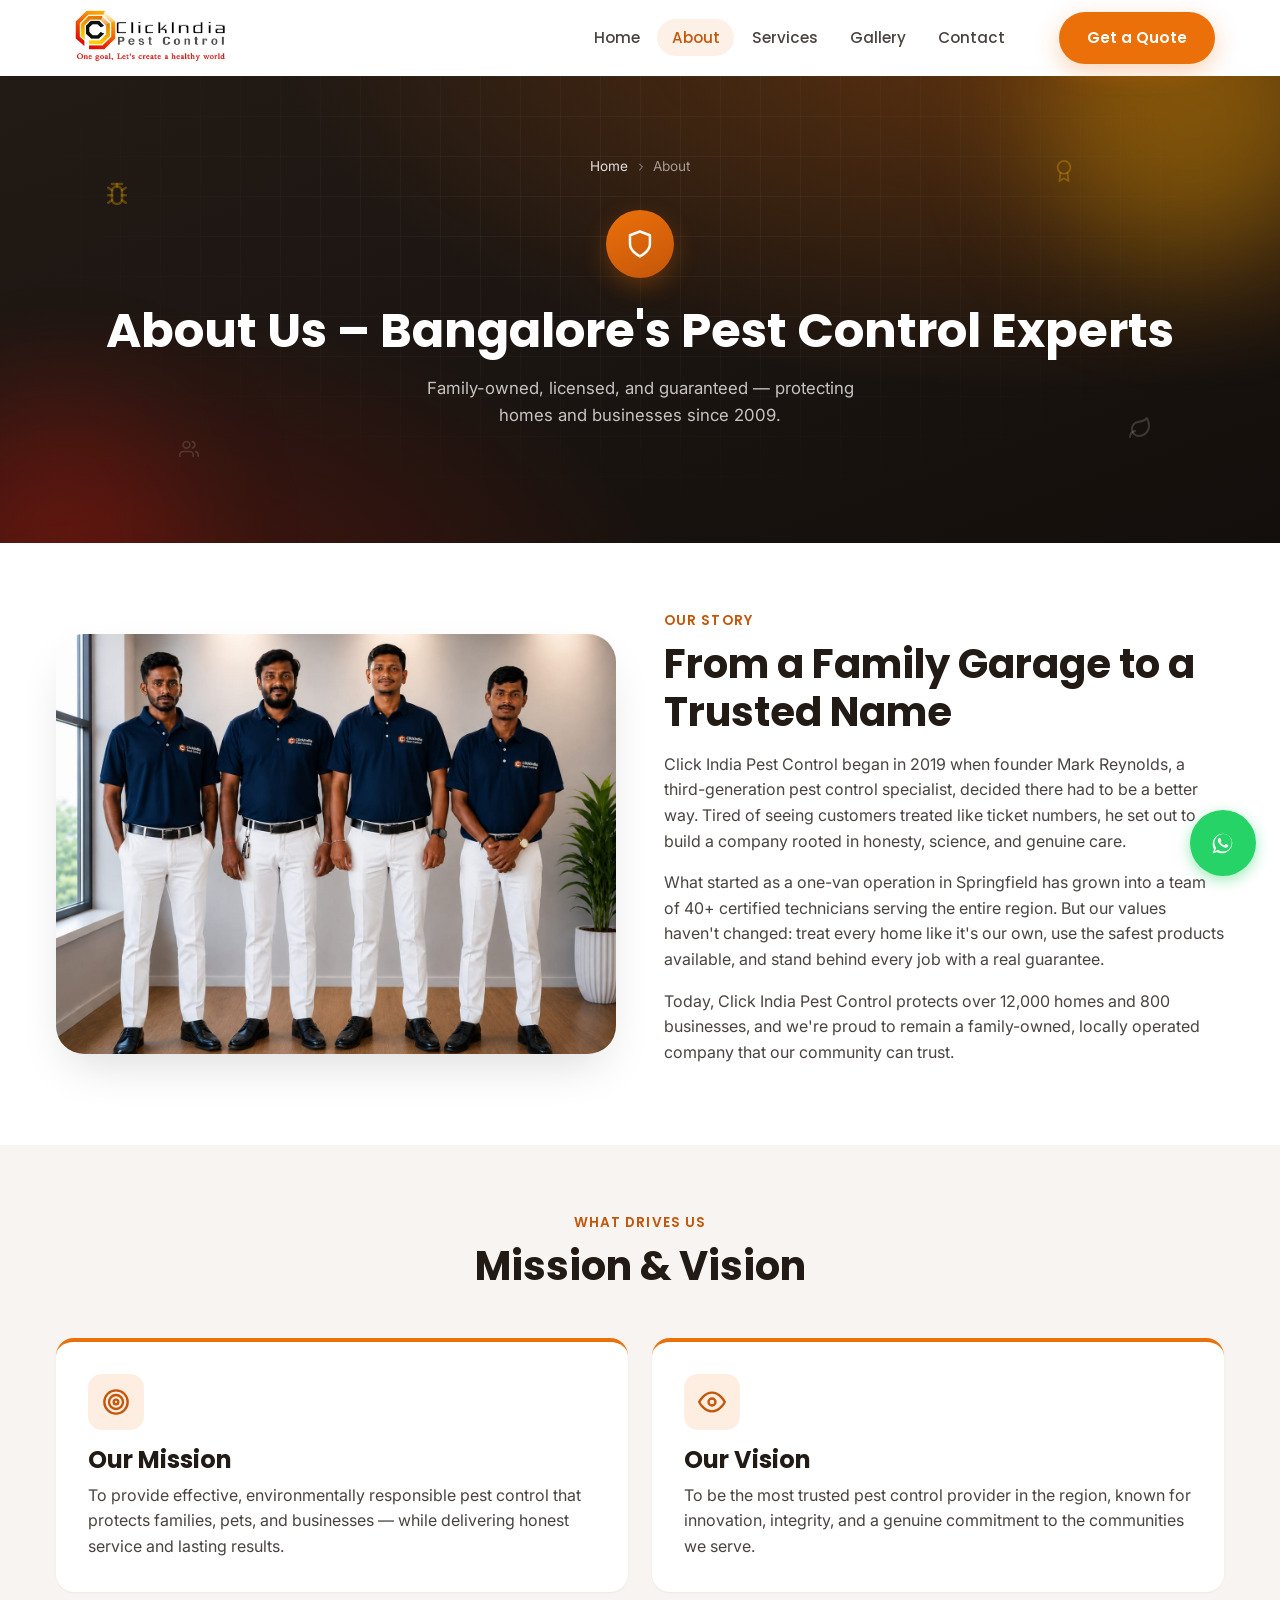
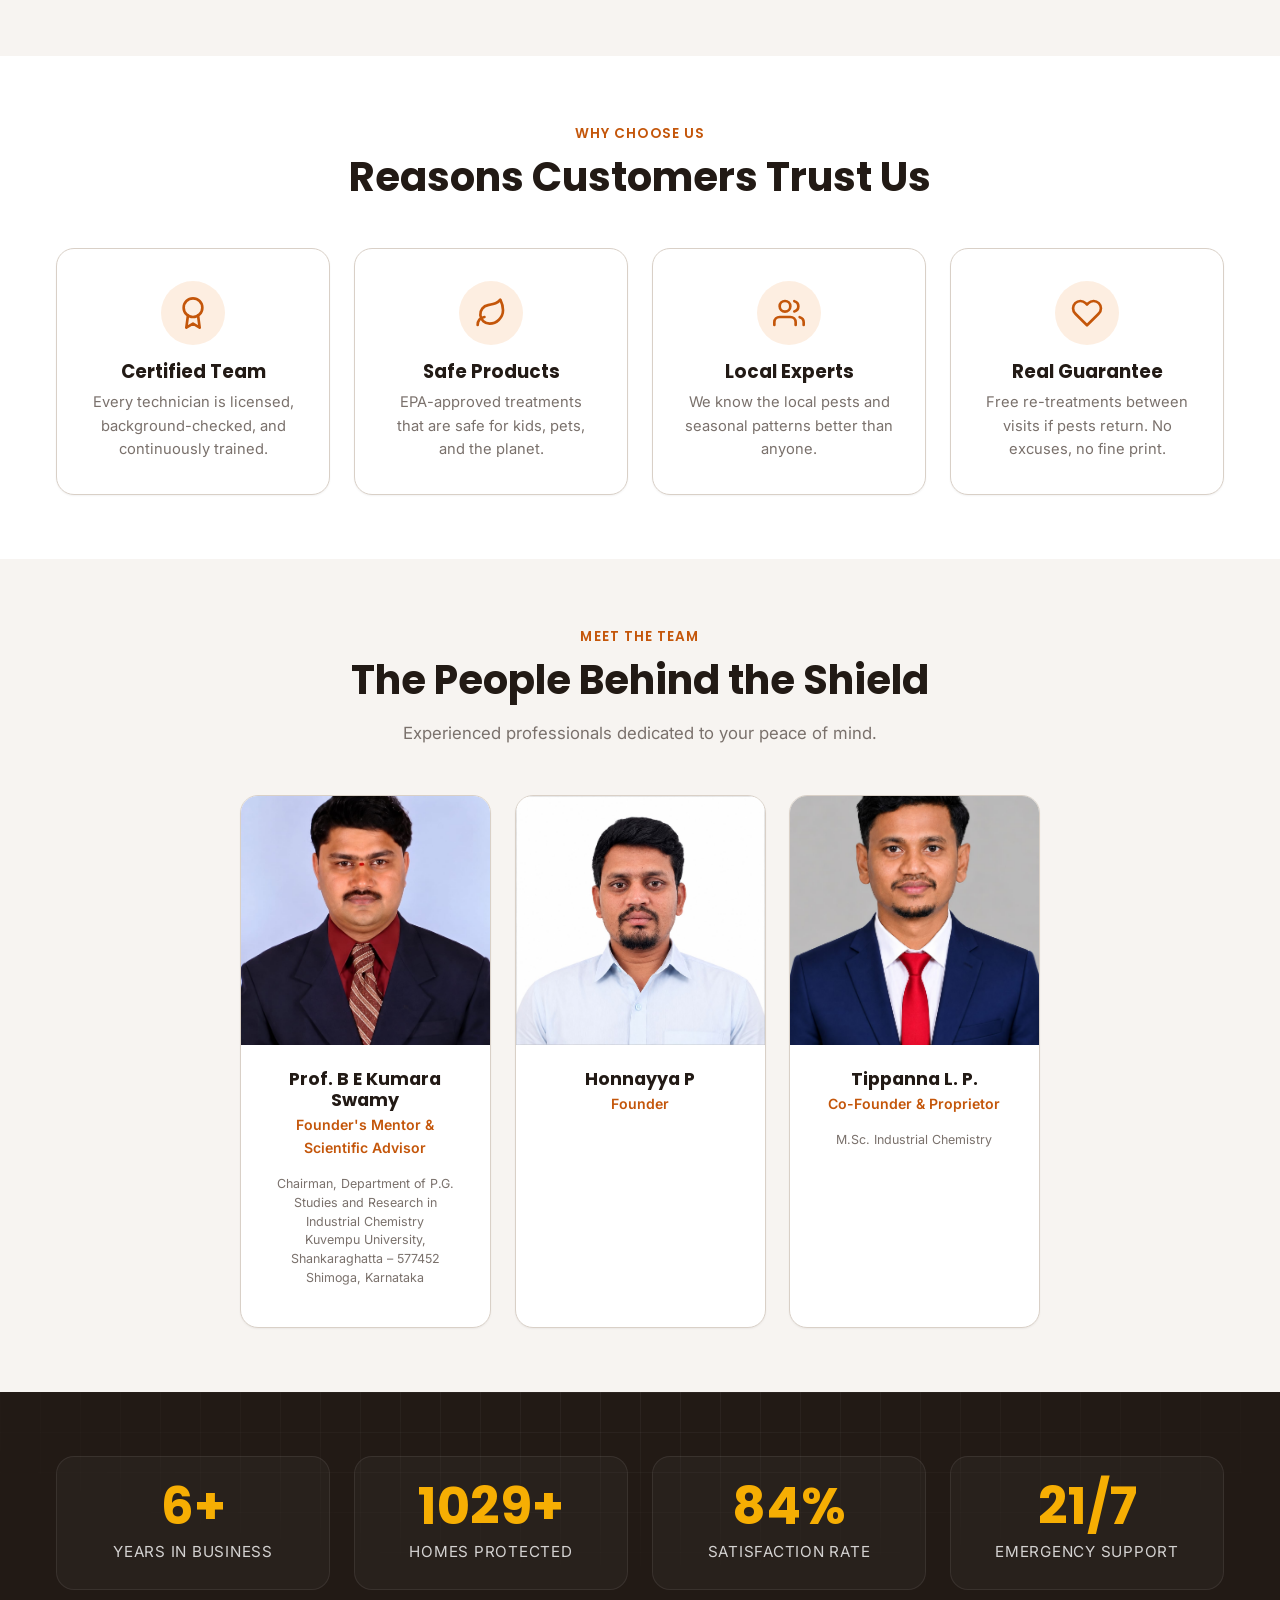
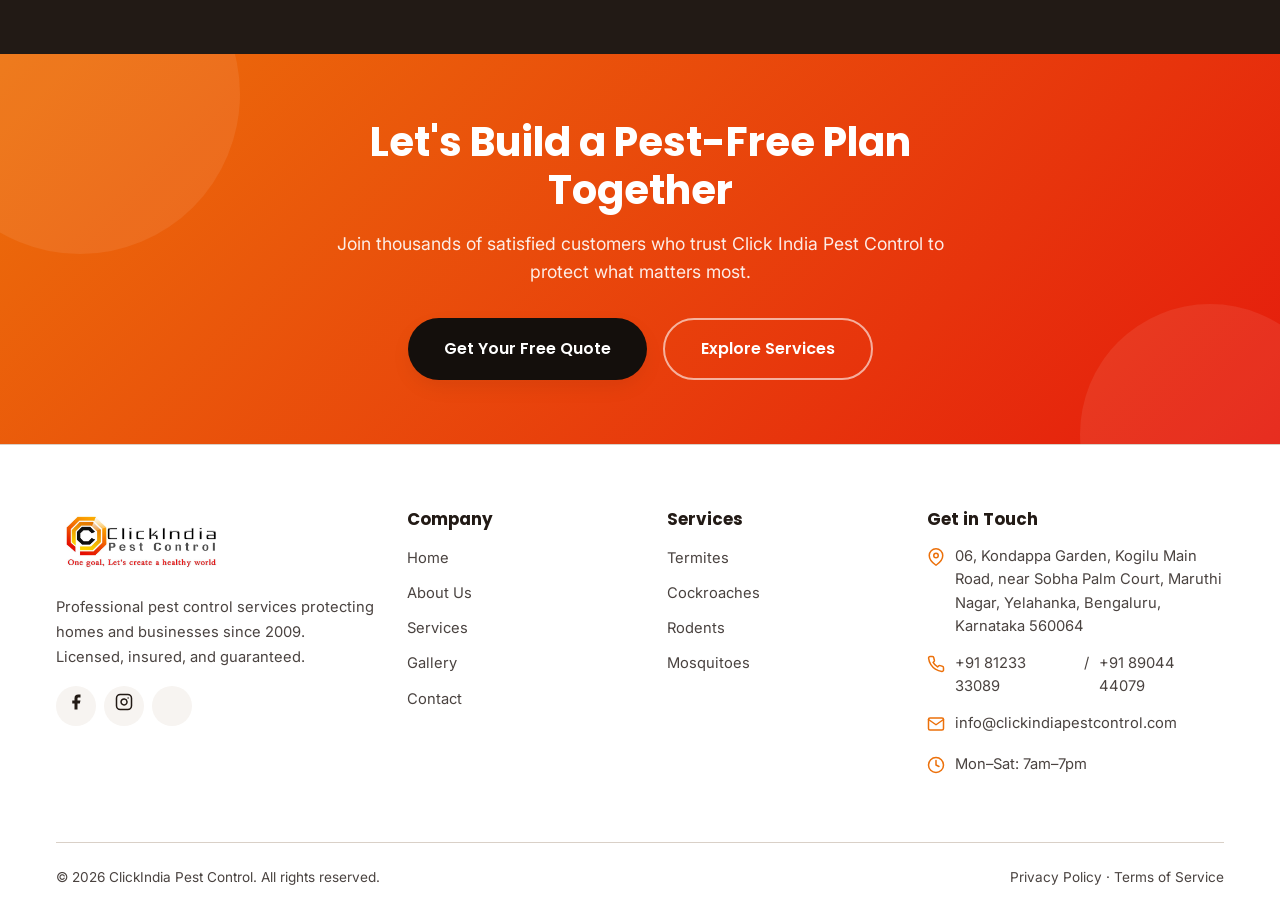
==== about.html @ a5efcd42 "commited all files" ====
<!doctype html>
<html lang="en">
  <head>
    <meta charset="UTF-8" />
    <meta name="viewport" content="width=device-width, initial-scale=1.0" />
    <title>About Us | Bangalore's Trusted Pest Control Company - Click India Pest Control</title>
    <meta
      name="description"
      content="Family-owned and locally operated in Bangalore since 2009. Learn why homes and businesses across the city trust Click India Pest Control for safe, guaranteed pest management."
    />
    <link rel="preconnect" href="https://fonts.googleapis.com" />
    <link rel="preconnect" href="https://fonts.gstatic.com" crossorigin />
    <link
      href="https://fonts.googleapis.com/css2?family=Poppins:wght@400;500;600;700&family=Inter:wght@400;500;600&display=swap"
      rel="stylesheet"
    />
    <link rel="stylesheet" href="./css/style.css" />
    <link rel="stylesheet" href="./css/responsive.css" />
    <link rel="icon" href="./favicon.ico" sizes="any" />
    <link
      rel="icon"
      type="image/png"
      sizes="512x512"
      href="./favicon.png"
    />
    <link
      rel="apple-touch-icon"
      href="./apple-touch-icon.png"
    />
    <meta name="keywords" content="pest control Bangalore, pest control near me, pest control Bengaluru, termite control Bangalore, cockroach control Bangalore, rodent control Bangalore, mosquito control Bangalore, bed bug treatment Bangalore, ant control Bangalore, residential pest control Bangalore, commercial pest control Bangalore, pest control Yelahanka, best pest control company Bangalore" />
    <meta name="robots" content="index, follow" />
    <meta name="author" content="Click India Pest Control" />
    <link rel="canonical" href="https://clickindiapestcontrol.com/about.html" />

    <!-- Open Graph -->
    <meta property="og:type" content="website" />
    <meta property="og:site_name" content="Click India Pest Control" />
    <meta property="og:title" content="About Us | Bangalore's Trusted Pest Control Company" />
    <meta property="og:description" content="Family-owned and locally operated in Bangalore since 2009. Learn why homes and businesses across the city trust Click India Pest Control for safe, guaranteed pest management." />
    <meta property="og:url" content="https://clickindiapestcontrol.com/about.html" />
    <meta property="og:image" content="https://clickindiapestcontrol.com/media/images/website-images/about-us-section-logo.png" />
    <meta property="og:locale" content="en_IN" />

    <!-- Twitter Card -->
    <meta name="twitter:card" content="summary_large_image" />
    <meta name="twitter:title" content="About Us | Bangalore's Trusted Pest Control Company" />
    <meta name="twitter:description" content="Family-owned and locally operated in Bangalore since 2009. Learn why homes and businesses across the city trust Click India Pest Control for safe, guaranteed pest management." />
    <meta name="twitter:image" content="https://clickindiapestcontrol.com/media/images/website-images/about-us-section-logo.png" />

    <!-- Structured Data -->
    <script type="application/ld+json">
{
  "@context": "https://schema.org",
  "@type": "LocalBusiness",
  "@id": "https://clickindiapestcontrol.com/#business",
  "name": "Click India Pest Control",
  "image": "https://clickindiapestcontrol.com/media/images/website-images/logo.png",
  "logo": "https://clickindiapestcontrol.com/media/images/website-images/logo.png",
  "url": "https://clickindiapestcontrol.com/",
  "telephone": "+91-81233-33089",
  "email": "info@clickindiapestcontrol.com",
  "address": {
    "@type": "PostalAddress",
    "streetAddress": "06, Kondappa Garden, Kogilu Main Road, near Sobha Palm Court, Kondappa Garden Layout, Maruthi Nagar",
    "addressLocality": "Yelahanka, Bengaluru",
    "addressRegion": "Karnataka",
    "postalCode": "560064",
    "addressCountry": "IN"
  },
  "geo": {
    "@type": "GeoCoordinates",
    "latitude": 13.103211,
    "longitude": 77.6074009
  },
  "hasMap": "https://www.google.com/maps/place/Click+India+Pest+Control/@13.103211,77.6074009,17z/data=!3m1!4b1!4m6!3m5!1s0x3bae1996ed2c04b7:0x1b3719147adbf18c!8m2!3d13.103211!4d77.6074009!16s%2Fg%2F11vk7hl3wm",
  "areaServed": {
    "@type": "City",
    "name": "Bengaluru"
  },
  "openingHoursSpecification": [
    {
      "@type": "OpeningHoursSpecification",
      "dayOfWeek": [
        "Monday",
        "Tuesday",
        "Wednesday",
        "Thursday",
        "Friday",
        "Saturday"
      ],
      "opens": "07:00",
      "closes": "19:00"
    }
  ],
  "priceRange": "$$",
  "hasOfferCatalog": {
    "@type": "OfferCatalog",
    "name": "Pest Control Services",
    "itemListElement": [
      {
        "@type": "Offer",
        "itemOffered": {
          "@type": "Service",
          "name": "Termite Control"
        }
      },
      {
        "@type": "Offer",
        "itemOffered": {
          "@type": "Service",
          "name": "Cockroach Control"
        }
      },
      {
        "@type": "Offer",
        "itemOffered": {
          "@type": "Service",
          "name": "Rodent Control"
        }
      },
      {
        "@type": "Offer",
        "itemOffered": {
          "@type": "Service",
          "name": "Mosquito Control"
        }
      },
      {
        "@type": "Offer",
        "itemOffered": {
          "@type": "Service",
          "name": "Sanitization Services"
        }
      },
      {
        "@type": "Offer",
        "itemOffered": {
          "@type": "Service",
          "name": "Bed Bug Treatment"
        }
      },
      {
        "@type": "Offer",
        "itemOffered": {
          "@type": "Service",
          "name": "Fly Control"
        }
      },
      {
        "@type": "Offer",
        "itemOffered": {
          "@type": "Service",
          "name": "Ant Control"
        }
      },
      {
        "@type": "Offer",
        "itemOffered": {
          "@type": "Service",
          "name": "Wood Borer Treatment"
        }
      },
      {
        "@type": "Offer",
        "itemOffered": {
          "@type": "Service",
          "name": "Spider Control"
        }
      }
    ]
  }
}
    </script>
    <script type="application/ld+json">
{
  "@context": "https://schema.org",
  "@type": "BreadcrumbList",
  "itemListElement": [
    {
      "@type": "ListItem",
      "position": 1,
      "name": "Home",
      "item": "https://clickindiapestcontrol.com/"
    },
    {
      "@type": "ListItem",
      "position": 2,
      "name": "About",
      "item": "https://clickindiapestcontrol.com/about.html"
    }
  ]
}
    </script>
  </head>
  <body>
    <a class="skip-link" href="#main">Skip to content</a>

    <!-- ===== Header ===== -->
    <header class="header">
      <div class="container header__inner">
        <a
          class="brand"
          href="./index.html"
          aria-label="ClickIndia Pest Control Home"
        >
          <img
            src="./media/images/website-images/logo.png"
            alt="ClickIndia Pest Control Logo"
            class="brand__logo"
          />
        </a>
        <button
          class="nav-toggle"
          aria-label="Open menu"
          aria-expanded="false"
          aria-controls="nav"
        >
          <span class="nav-toggle__bar"></span
          ><span class="nav-toggle__bar"></span
          ><span class="nav-toggle__bar"></span>
        </button>
        <nav class="nav" id="nav" aria-label="Main">
          <ul class="nav__list">
            <li><a class="nav__link" href="./index.html">Home</a></li>
            <li><a class="nav__link" href="./about.html">About</a></li>
            <li><a class="nav__link" href="./services.html">Services</a></li>
            <li><a class="nav__link" href="./gallery.html">Gallery</a></li>
            <li><a class="nav__link" href="./contact.html">Contact</a></li>
          </ul>
          <a
            href="https://wa.me/918123333089?text=Hi%2C%20I%27d%20like%20to%20request%20a%20pest%20control%20quote."
            class="btn btn--primary nav__cta"
            target="_blank"
            rel="noopener noreferrer"
            >Get a Quote</a
          >
        </nav>
      </div>
    </header>

    <main id="main">
      <!-- ===== Page hero (brand-designed) ===== -->
      <section class="page-hero">
        <div class="page-hero__decor" aria-hidden="true">
          <span class="page-hero__grid-texture"></span>
          <span class="page-hero__glow page-hero__glow--1"></span>
          <span class="page-hero__glow page-hero__glow--2"></span>
          <span
            class="page-hero__float page-hero__float--1"
            data-icon="bug"
          ></span>
          <span
            class="page-hero__float page-hero__float--2"
            data-icon="leaf"
          ></span>
          <span
            class="page-hero__float page-hero__float--3"
            data-icon="award"
          ></span>
          <span
            class="page-hero__float page-hero__float--4"
            data-icon="users"
          ></span>
        </div>
        <div class="container page-hero__inner">
          <nav class="breadcrumb" aria-label="Breadcrumb">
            <a href="./index.html">Home</a>
            <span data-icon="chevronRight"></span>
            <span>About</span>
          </nav>
          <div class="page-hero__badge">
            <span data-icon="shield"></span>
          </div>
          <h1 class="page-hero__title">About Us – Bangalore's Pest Control Experts</h1>
          <p class="page-hero__subtitle">
            Family-owned, licensed, and guaranteed — protecting homes and
            businesses since 2009.
          </p>
        </div>
      </section>

      <!-- ===== Company story ===== -->
      <section class="section">
        <div class="container story">
          <img
            class="story__img reveal reveal--left"
            src="media/images/about-images/team.jpeg"
            alt="Click India Pest Control team meeting"
            loading="lazy"
          />
          <div class="story__text reveal reveal--right">
            <span class="section__eyebrow">Our Story</span>
            <h2 class="section__title">
              From a Family Garage to a Trusted Name
            </h2>
            <p>
              Click India Pest Control began in 2019 when founder Mark Reynolds,
              a third-generation pest control specialist, decided there had to
              be a better way. Tired of seeing customers treated like ticket
              numbers, he set out to build a company rooted in honesty, science,
              and genuine care.
            </p>
            <p>
              What started as a one-van operation in Springfield has grown into
              a team of 40+ certified technicians serving the entire region. But
              our values haven't changed: treat every home like it's our own,
              use the safest products available, and stand behind every job with
              a real guarantee.
            </p>
            <p>
              Today, Click India Pest Control protects over 12,000 homes and 800
              businesses, and we're proud to remain a family-owned, locally
              operated company that our community can trust.
            </p>
          </div>
        </div>
      </section>

      <!-- ===== Mission & Vision ===== -->
      <section class="section why">
        <div class="container">
          <div class="section__head reveal reveal--up">
            <span class="section__eyebrow">What Drives Us</span>
            <h2 class="section__title">Mission &amp; Vision</h2>
          </div>
          <div class="mv-grid">
            <div class="mv-card reveal reveal--left">
              <div class="mv-card__icon" data-icon="target"></div>
              <h3 class="mv-card__title">Our Mission</h3>
              <p>
                To provide effective, environmentally responsible pest control
                that protects families, pets, and businesses — while delivering
                honest service and lasting results.
              </p>
            </div>
            <div class="mv-card reveal reveal--right">
              <div class="mv-card__icon" data-icon="eye"></div>
              <h3 class="mv-card__title">Our Vision</h3>
              <p>
                To be the most trusted pest control provider in the region,
                known for innovation, integrity, and a genuine commitment to the
                communities we serve.
              </p>
            </div>
          </div>
        </div>
      </section>

      <!-- ===== Why choose us ===== -->
      <section class="section">
        <div class="container">
          <div class="section__head reveal reveal--up">
            <span class="section__eyebrow">Why Choose Us</span>
            <h2 class="section__title">Reasons Customers Trust Us</h2>
          </div>
          <div class="why__grid" data-stagger>
            <div class="feature-card reveal reveal--up">
              <div class="feature-card__icon" data-icon="award"></div>
              <h3 class="feature-card__title">Certified Team</h3>
              <p class="feature-card__text">
                Every technician is licensed, background-checked, and
                continuously trained.
              </p>
            </div>
            <div class="feature-card reveal reveal--up">
              <div class="feature-card__icon" data-icon="leaf"></div>
              <h3 class="feature-card__title">Safe Products</h3>
              <p class="feature-card__text">
                EPA-approved treatments that are safe for kids, pets, and the
                planet.
              </p>
            </div>
            <div class="feature-card reveal reveal--up">
              <div class="feature-card__icon" data-icon="users"></div>
              <h3 class="feature-card__title">Local Experts</h3>
              <p class="feature-card__text">
                We know the local pests and seasonal patterns better than
                anyone.
              </p>
            </div>
            <div class="feature-card reveal reveal--up">
              <div class="feature-card__icon" data-icon="heart"></div>
              <h3 class="feature-card__title">Real Guarantee</h3>
              <p class="feature-card__text">
                Free re-treatments between visits if pests return. No excuses,
                no fine print.
              </p>
            </div>
          </div>
        </div>
      </section>

      <!-- ===== Team ===== -->
      <section class="section team">
        <div class="container">
          <div class="section__head reveal reveal--up">
            <span class="section__eyebrow">Meet the Team</span>
            <h2 class="section__title">The People Behind the Shield</h2>
            <p class="section__subtitle">
              Experienced professionals dedicated to your peace of mind.
            </p>
          </div>
          <div class="team-grid team-grid--founders" data-stagger>
            <div class="team-card reveal reveal--up">
              <img
                class="team-card__img"
                src="./media/images/about-images/mr-b-e-kumaraswamy.jpg"
                alt="Prof. B E Kumara Swamy, Founder's Mentor & Scientific Advisor"
                loading="lazy"
              />
              <div class="team-card__body">
                <h3 class="team-card__name">Prof. B E Kumara Swamy</h3>
                <div class="team-card__role">
                  Founder's Mentor &amp; Scientific Advisor
                </div>
                <div class="team-card__meta">
                  Chairman, Department of P.G. Studies and Research in
                  Industrial Chemistry<br />
                  Kuvempu University, Shankaraghatta – 577452<br />
                  Shimoga, Karnataka<br />
                </div>
              </div>
            </div>
            <div class="team-card reveal reveal--up">
              <img
                class="team-card__img"
                src="./media/images/about-images/Honnayya P..png"
                alt="Honnayya P"
                loading="lazy"
              />
              <div class="team-card__body">
                <h3 class="team-card__name">Honnayya P</h3>
                <div class="team-card__role">Founder</div>
              </div>
            </div>
            <div class="team-card reveal reveal--up">
              <img
                class="team-card__img"
                src="./media/images/about-images/mr-tipanna.jpg"
                alt="Tippanna L. P., Co-Founder & Proprietor"
                loading="lazy"
              />
              <div class="team-card__body">
                <h3 class="team-card__name">Tippanna L. P.</h3>
                <div class="team-card__role">Co-Founder &amp; Proprietor</div>
                <div class="team-card__meta">
                  M.Sc. Industrial Chemistry<br />
                </div>
              </div>
            </div>
          </div>
        </div>
      </section>

      <!-- ===== Stats ===== -->
      <section class="section stats">
        <div class="container">
          <div class="stats__grid" data-stagger>
            <div class="stat reveal reveal--up">
              <div class="stat__num">
                <span data-target="7" data-suffix="+">0</span>
              </div>
              <div class="stat__label">Years in Business</div>
            </div>
            <div class="stat reveal reveal--up">
              <div class="stat__num">
                <span data-target="1200" data-suffix="+">0</span>
              </div>
              <div class="stat__label">Homes Protected</div>
            </div>
            <div class="stat reveal reveal--up">
              <div class="stat__num">
                <span data-target="98" data-suffix="%">0</span>
              </div>
              <div class="stat__label">Satisfaction Rate</div>
            </div>
            <div class="stat reveal reveal--up">
              <div class="stat__num">
                <span data-target="24" data-suffix="/7">0</span>
              </div>
              <div class="stat__label">Emergency Support</div>
            </div>
          </div>
        </div>
      </section>

      <!-- ===== CTA ===== -->
      <section class="section cta">
        <div class="container cta__inner reveal reveal--zoom">
          <h2 class="cta__title">Let's Build a Pest-Free Plan Together</h2>
          <p class="cta__text">
            Join thousands of satisfied customers who trust Click India Pest
            Control to protect what matters most.
          </p>
          <div class="cta__actions">
            <a
              href="https://wa.me/918123333089?text=Hi%2C%20I%27d%20like%20to%20request%20a%20pest%20control%20quote."
              class="btn btn--primary btn--lg"
              target="_blank"
              rel="noopener noreferrer"
              >Get Your Free Quote</a
            >
            <a href="./services.html" class="btn btn--outline btn--lg"
              >Explore Services</a
            >
          </div>
        </div>
      </section>
    </main>

    <!-- ===== Footer ===== -->
    <footer class="footer">
      <div class="container">
        <div class="footer__grid">
          <div class="footer__brand">
            <!-- <a class="brand" href="./index.html" aria-label="Click India Pest Control home">
              <span class="brand__mark" data-icon="shield"></span>
              <span
                ><span class="brand__name">Shield<span>Guard</span></span
                ><span class="brand__tag">Pest Control</span></span
              >
            </a> -->
            <a
              class="brand"
              href="./index.html"
              aria-label="ClickIndia Pest Control Home"
            >
              <img
                src="./media/images/website-images/logo.png"
                alt="ClickIndia Pest Control Logo"
                class="brand__logo"
              />
            </a>
            <p class="footer__about">
              Professional pest control services protecting homes and businesses
              since 2009. Licensed, insured, and guaranteed.
            </p>
            <div class="footer__social">
              <a
                href="https://www.facebook.com/share/1JEL3MpZ76/"
                target="_blank"
                rel="noopener noreferrer"
                aria-label="Facebook"
                ><span data-icon="facebook"></span
              ></a>
              <a
                href="https://www.instagram.com/click_india_pest_control?igsh=MW1tM3A1MWJwZnNkbg=="
                target="_blank"
                rel="noopener noreferrer"
                aria-label="Instagram"
                ><span data-icon="instagram"></span
              ></a>
              <a
                href="https://youtube.com/@clickindiapestcontrol?si=3JmN5ynIt1vgb5H7"
                target="_blank"
                rel="noopener noreferrer"
                aria-label="YouTube"
                ><span data-icon="youtube"></span
              ></a>
            </div>
          </div>
          <div>
            <h3 class="footer__title">Company</h3>
            <ul class="footer__links">
              <li><a href="./index.html">Home</a></li>
              <li><a href="./about.html">About Us</a></li>
              <li><a href="./services.html">Services</a></li>
              <li><a href="./gallery.html">Gallery</a></li>
              <li><a href="./contact.html">Contact</a></li>
            </ul>
          </div>
          <div>
            <h3 class="footer__title">Services</h3>
            <ul class="footer__links">
              <li><a href="./services.html">Termites</a></li>
              <li><a href="./services.html">Cockroaches</a></li>
              <li><a href="./services.html">Rodents</a></li>
              <li><a href="./services.html">Mosquitoes</a></li>
            </ul>
          </div>
          <div>
            <h3 class="footer__title">Get in Touch</h3>
            <ul class="footer__contact">
              <li>
                <span data-icon="mapPin"></span> 06, Kondappa Garden, Kogilu Main Road, near Sobha Palm Court,
                Maruthi Nagar, Yelahanka, Bengaluru, Karnataka 560064
              </li>
              <li>
                <span data-icon="phone"></span>
                <a href="tel:+918123333089">+91 81233 33089</a> /
                <a href="tel:+918904444079">+91 89044 44079</a>
              </li>
              <li>
                <span data-icon="mail"></span>
                <a href="mailto:info@clickindiapestcontrol.com"
                  >info@clickindiapestcontrol.com</a
                >
              </li>
              <li><span data-icon="clock"></span> Mon–Sat: 7am–7pm</li>
            </ul>
          </div>
        </div>
        <div class="footer__bottom">
          <p>&copy; 2026 ClickIndia Pest Control. All rights reserved.</p>
          <p>
            <a href="#">Privacy Policy</a> &middot;
            <a href="#">Terms of Service</a>
          </p>
        </div>
      </div>
    </footer>

    <a
      class="whatsapp-float"
      href="https://wa.me/918123333089?text=Hi%2C%20I%27d%20like%20to%20request%20a%20pest%20control%20quote."
      target="_blank"
      rel="noopener noreferrer"
      aria-label="Chat with us on WhatsApp"
      ><svg viewBox="0 0 24 24" fill="currentColor">
        <path
          d="M17.6 6.32A8.86 8.86 0 0 0 12.05 4a8.94 8.94 0 0 0-7.75 13.4L3 21l3.72-1.25a8.9 8.9 0 0 0 4.33 1.13h.01A8.94 8.94 0 0 0 20 12.06a8.87 8.87 0 0 0-2.4-5.74zM12.06 19.2a7.4 7.4 0 0 1-3.8-1.04l-.27-.16-2.83.94.9-2.76-.18-.28a7.42 7.42 0 1 1 6.18 3.3zm4.07-5.56c-.22-.11-1.32-.65-1.53-.72s-.35-.11-.5.11-.58.72-.71.87-.26.17-.48.06a6.06 6.06 0 0 1-1.78-1.1 6.68 6.68 0 0 1-1.23-1.53c-.13-.22 0-.34.1-.45s.22-.26.33-.39a1.5 1.5 0 0 0 .22-.37.4.4 0 0 0 0-.39c-.06-.11-.5-1.2-.68-1.65s-.37-.37-.5-.38h-.43a.83.83 0 0 0-.6.28 2.5 2.5 0 0 0-.78 1.86 4.36 4.36 0 0 0 .91 2.3 9.95 9.95 0 0 0 3.8 3.35c.53.23.94.36 1.26.46a3 3 0 0 0 1.39.09 2.27 2.27 0 0 0 1.49-1.05 1.85 1.85 0 0 0 .13-1.05c-.06-.09-.2-.15-.42-.26z"
        /></svg
    ></a>
    <button class="back-to-top" aria-label="Back to top">
      <span data-icon="arrowUp"></span>
    </button>
    <script src="./js/bundle.js"></script>
  </body>
</html>
---- css/style.css ----
/* ============================================
   Click India Pest Control Pest Control — Main Stylesheet
   Color palette updated to match brand logo
   ============================================ */

/* ---------- Design Tokens ---------- */
:root {
  /* Colors — derived from logo (orange / gold / red / warm dark) */
  --primary: #ec700a; /* Orange — main brand color */
  --primary-dark: #c4560a; /* Hover / active states */
  --primary-light: #f6ae03; /* Golden yellow — highlights, badges */
  --dark: #221a15; /* Warm near-black — headings, nav */
  --dark-2: #140f0c; /*Darkest — footer, hero base*/
  --light: #ffffff;
  --gray: #f7f4f1; /* Warm off-white — section backgrounds */
  --gray-2: #ede7e1;
  --gray-3: #d9d0c7;
  --text: #4a4340; /* Warm dark gray — body text */
  --text-light: #7a716c;
  --accent: #e51b0d; /* Red — CTAs, quote marks, emphasis */
  --success: #10b981;
  --warning: #f6ae03;
  --error: #e51b0d;
  --overlay: rgba(20, 15, 12, 0.65);

  /* Typography */
  --font-head: "Poppins", system-ui, -apple-system, sans-serif;
  --font-body: "Inter", system-ui, -apple-system, sans-serif;

  /* Spacing (8px system) */
  --space-1: 0.5rem;
  --space-2: 1rem;
  --space-3: 1.5rem;
  --space-4: 2rem;
  --space-5: 2.5rem;
  --space-6: 3rem;
  --space-8: 4rem;
  --space-10: 5rem;

  /* Radius & shadow */
  --radius-sm: 12px;
  --radius: 18px;
  --radius-lg: 28px;
  --radius-full: 999px;
  --shadow-sm: 0 1px 2px rgba(20, 15, 12, 0.05);
  --shadow: 0 8px 24px -6px rgba(20, 15, 12, 0.1);
  --shadow-lg: 0 20px 48px -14px rgba(20, 15, 12, 0.16);
  --shadow-primary: 0 8px 24px rgba(236, 112, 10, 0.3);
  --shadow-glow:
    0 0 0 1px rgba(236, 112, 10, 0.15),
    0 12px 32px -8px rgba(236, 112, 10, 0.45);
  --border-soft: 1px solid var(--gray-3);

  /* Layout */
  --container: 1200px;
  --header-h: 76px;
  --transition: 0.3s cubic-bezier(0.4, 0, 0.2, 1);
}

/* ---------- Reset ---------- */
*,
*::before,
*::after {
  box-sizing: border-box;
  margin: 0;
  padding: 0;
}

html {
  scroll-behavior: smooth;
  -webkit-text-size-adjust: 100%;
}

body {
  font-family: var(--font-body);
  font-size: 1rem;
  line-height: 1.6;
  color: var(--text);
  background: var(--light);
  overflow-x: hidden;
}

::selection {
  background: rgba(236, 112, 10, 0.22);
  color: var(--dark);
}

::-webkit-scrollbar {
  width: 10px;
  height: 10px;
}
::-webkit-scrollbar-track {
  background: var(--gray);
}
::-webkit-scrollbar-thumb {
  background: var(--gray-3);
  border-radius: var(--radius-full);
  border: 2px solid var(--gray);
}
::-webkit-scrollbar-thumb:hover {
  background: var(--primary);
}

img {
  max-width: 100%;
  height: auto;
  display: block;
}
a {
  color: inherit;
  text-decoration: none;
}
button {
  font-family: inherit;
  cursor: pointer;
  border: none;
  background: none;
}
ul {
  list-style: none;
}

/* ---------- Typography ---------- */
h1,
h2,
h3,
h4,
h5,
h6 {
  font-family: var(--font-head);
  font-weight: 700;
  line-height: 1.2;
  color: var(--dark);
}

h1 {
  font-size: clamp(2rem, 5vw, 3.5rem);
}
h2 {
  font-size: clamp(1.75rem, 4vw, 2.5rem);
}
h3 {
  font-size: 1.5rem;
}
h4 {
  font-size: 1.25rem;
}

p {
  color: var(--text);
}

/* ---------- Layout helpers ---------- */
.container {
  width: 100%;
  max-width: var(--container);
  margin-inline: auto;
  padding-inline: var(--space-2);
}

.section {
  padding-block: var(--space-8);
}
.section--tight {
  padding-block: var(--space-6);
}

.section__head {
  text-align: center;
  max-width: 640px;
  margin: 0 auto var(--space-6);
}
.section__eyebrow {
  display: inline-block;
  font-family: var(--font-head);
  font-weight: 600;
  font-size: 0.85rem;
  letter-spacing: 0.08em;
  text-transform: uppercase;
  color: var(--primary-dark);
  margin-bottom: var(--space-1);
}
.section__title {
  margin-bottom: var(--space-2);
}
.section__subtitle {
  color: var(--text-light);
  font-size: 1.05rem;
}

/* ---------- Buttons ---------- */
.btn {
  display: inline-flex;
  align-items: center;
  justify-content: center;
  gap: 0.5rem;
  padding: 0.85rem 1.75rem;
  font-family: var(--font-head);
  font-weight: 600;
  font-size: 0.95rem;
  border-radius: var(--radius-full);
  transition: all var(--transition);
  white-space: nowrap;
}
.btn:active {
  transform: scale(0.97);
}
.btn--primary {
  background: var(--primary);
  color: var(--light);
  box-shadow: var(--shadow-primary);
}
.btn--primary:hover {
  background: var(--primary-dark);
  color: var(--light);
  transform: translateY(-2px);
  box-shadow: var(--shadow-glow);
}
.btn--primary:active {
  transform: scale(0.97);
}
.btn--outline {
  background: transparent;
  color: var(--light);
  border: 2px solid rgba(255, 255, 255, 0.6);
}
.btn--outline:hover {
  background: var(--light);
  color: var(--dark);
  transform: translateY(-2px);
}
.btn--ghost {
  background: var(--gray);
  color: var(--dark);
}
.btn--ghost:hover {
  background: var(--primary);
  color: var(--light);
  transform: translateY(-2px);
}
.btn--block {
  display: flex;
  width: 100%;
}
.btn--lg {
  padding: 1rem 2.25rem;
  font-size: 1rem;
}

/* ---------- Header / Navigation ---------- */
.header {
  position: fixed;
  top: 0;
  left: 0;
  right: 0;
  height: calc(var(--header-h) + 14px);
  z-index: 200;
  padding-top: 0;
  transition: padding-top var(--transition);
}
/* Brand */
.brand {
  display: flex;
  align-items: center;
  text-decoration: none;
  flex-shrink: 0;
}

/* Logo */
.brand__logo {
  height: clamp(42px, 6vw, 70px);
  width: auto;
  max-width: 100%;
  object-fit: contain;
  transition: transform 0.3s ease;
  display: block;
}

.brand__logo:hover {
  transform: scale(1.03);
}
.header--scrolled {
  padding-top: 12px;
}
.header__inner {
  height: var(--header-h);
  display: flex;
  align-items: center;
  justify-content: space-between;
  padding-inline: var(--space-3);
  background: #ffffff;
  border: 1px solid transparent;
  border-radius: 0;
  box-shadow: none;
  transition: all var(--transition);
}
.header--scrolled .header__inner {
  background: #ffffff;
  border-color: var(--gray-3);
  border-radius: var(--radius-lg);
  box-shadow: var(--shadow-lg);
}
.brand {
  display: flex;
  align-items: center;
  gap: 0.6rem;
}
.brand__mark {
  width: 40px;
  height: 40px;
  display: grid;
  place-items: center;
  background: var(--primary);
  border-radius: 10px;
  color: var(--light);
}
.brand__mark svg {
  width: 24px;
  height: 24px;
}
.brand__name {
  font-family: var(--font-head);
  font-weight: 700;
  font-size: 1.2rem;
  color: var(--dark);
  line-height: 1;
}
.brand__name span {
  color: var(--primary-dark);
}
.brand__tag {
  font-size: 0.7rem;
  letter-spacing: 0.12em;
  text-transform: uppercase;
  color: var(--text-light);
}

.nav {
  display: flex;
  align-items: center;
  gap: var(--space-3);
}
.nav__list {
  display: flex;
  align-items: center;
  gap: 0.2rem;
}
.nav__link {
  position: relative;
  font-family: var(--font-head);
  font-weight: 500;
  font-size: 0.95rem;
  color: var(--text);
  padding: 0.5rem 0.9rem;
  border-radius: var(--radius-full);
  transition:
    color var(--transition),
    background var(--transition);
}
.nav__link:hover {
  color: var(--primary-dark);
  background: var(--gray);
}
.nav__link.is-active {
  color: var(--primary-dark);
  background: rgba(236, 112, 10, 0.1);
}

.nav__cta {
  margin-left: var(--space-2);
}

/* Hamburger */
.nav-toggle {
  display: none;
  width: 44px;
  height: 44px;
  position: relative;
  z-index: 120;
}
.nav-toggle__bar {
  position: absolute;
  left: 10px;
  right: 10px;
  height: 3px;
  background: var(--dark);
  border-radius: 2px;
  transition: all var(--transition);
}
.nav-toggle__bar:nth-child(1) {
  top: 14px;
}
.nav-toggle__bar:nth-child(2) {
  top: 21px;
}
.nav-toggle__bar:nth-child(3) {
  top: 28px;
}
.nav-toggle.is-active .nav-toggle__bar:nth-child(1) {
  top: 21px;
  transform: rotate(45deg);
}
.nav-toggle.is-active .nav-toggle__bar:nth-child(2) {
  opacity: 0;
}
.nav-toggle.is-active .nav-toggle__bar:nth-child(3) {
  top: 21px;
  transform: rotate(-45deg);
}

/* ---------- Hero / Slider ---------- */
.hero {
  position: relative;
  height: 100vh;
  min-height: 600px;
  max-height: 900px;
  overflow: hidden;
  background: var(--dark-2);
}
.hero__slides {
  position: absolute;
  inset: 0;
}
.hero__slide {
  position: absolute;
  inset: 0;
  width: 100%;
  height: 100%;
  background-size: cover;
  background-position: center;
  object-fit: cover;
  object-position: center;
  opacity: 0;
  transition: opacity 1s ease;
  will-change: opacity;
}
.hero__slide.is-active {
  opacity: 1;
}
.hero__overlay {
  position: absolute;
  inset: 0;
  background: linear-gradient(
    180deg,
    rgba(20, 15, 12, 0.55) 0%,
    rgba(20, 15, 12, 0.75) 100%
  );
}
.hero__content {
  position: relative;
  z-index: 5;
  height: 100%;
  display: flex;
  flex-direction: column;
  justify-content: center;
  align-items: flex-start;
  color: var(--light);
  max-width: 640px;
}
.hero__eyebrow {
  display: inline-flex;
  align-items: center;
  gap: 0.5rem;
  background: rgba(236, 112, 10, 0.18);
  border: 1px solid rgba(236, 112, 10, 0.4);
  color: var(--primary-light);
  padding: 0.4rem 0.9rem;
  border-radius: 999px;
  font-size: 0.8rem;
  font-weight: 600;
  letter-spacing: 0.05em;
  text-transform: uppercase;
  margin-bottom: var(--space-2);
}
.hero__title {
  color: var(--light);
  font-size: clamp(2.2rem, 6vw, 4rem);
  margin-bottom: var(--space-2);
}
.hero__text {
  font-size: 1.15rem;
  color: rgba(255, 255, 255, 0.9);
  margin-bottom: var(--space-4);
  max-width: 540px;
}
.hero__actions {
  display: flex;
  gap: var(--space-2);
  flex-wrap: wrap;
}

/* Slider controls */
.slider__arrow {
  position: absolute;
  top: 50%;
  transform: translateY(-50%);
  z-index: 10;
  width: 52px;
  height: 52px;
  display: grid;
  place-items: center;
  background: rgba(255, 255, 255, 0.12);
  border: 1px solid rgba(255, 255, 255, 0.25);
  border-radius: 50%;
  color: var(--light);
  transition: all var(--transition);
  backdrop-filter: blur(4px);
}
.slider__arrow:hover {
  background: var(--primary);
  color: var(--light);
  border-color: var(--primary);
}
.slider__arrow svg {
  width: 22px;
  height: 22px;
}
.slider__arrow--prev {
  left: var(--space-2);
}
.slider__arrow--next {
  right: var(--space-2);
}

.slider__dots {
  position: absolute;
  bottom: var(--space-4);
  left: 50%;
  transform: translateX(-50%);
  z-index: 10;
  display: flex;
  gap: var(--space-1);
}
.slider__dot {
  width: 10px;
  height: 10px;
  border-radius: 50%;
  background: rgba(255, 255, 255, 0.4);
  border: none;
  transition: all var(--transition);
}
.slider__dot.is-active {
  background: var(--primary);
  width: 28px;
  border-radius: 6px;
}

/* Page hero (interior pages) — brand-designed, no banner photo */
.page-hero {
  position: relative;
  overflow: hidden;
  margin-top: var(--header-h);
  padding-block: var(--space-10) calc(var(--space-10) + 34px);
  text-align: center;
  background:
    radial-gradient(
      110% 140% at 82% -10%,
      rgba(236, 112, 10, 0.32) 0%,
      rgba(236, 112, 10, 0) 55%
    ),
    radial-gradient(
      80% 120% at 8% 115%,
      rgba(229, 27, 13, 0.24) 0%,
      rgba(229, 27, 13, 0) 55%
    ),
    linear-gradient(160deg, var(--dark) 0%, var(--dark-2) 100%);
}
.page-hero__decor {
  position: absolute;
  inset: 0;
  pointer-events: none;
}
.page-hero__grid-texture {
  position: absolute;
  inset: 0;
  background-image:
    linear-gradient(rgba(255, 255, 255, 0.05) 1px, transparent 1px),
    linear-gradient(90deg, rgba(255, 255, 255, 0.05) 1px, transparent 1px);
  background-size: 40px 40px;
  -webkit-mask-image: radial-gradient(
    70% 90% at 50% 30%,
    #000 0%,
    transparent 75%
  );
  mask-image: radial-gradient(70% 90% at 50% 30%, #000 0%, transparent 75%);
}
.page-hero__glow {
  position: absolute;
  border-radius: 50%;
  filter: blur(60px);
}
.page-hero__glow--1 {
  top: -110px;
  right: -60px;
  width: 300px;
  height: 300px;
  background: rgba(246, 174, 3, 0.32);
}
.page-hero__glow--2 {
  bottom: -100px;
  left: -60px;
  width: 240px;
  height: 240px;
  background: rgba(229, 27, 13, 0.2);
}
.page-hero__float {
  position: absolute;
  width: 30px;
  height: 30px;
  color: rgba(246, 174, 3, 0.3);
  animation: pageHeroFloat 6s ease-in-out infinite;
}
.page-hero__float svg {
  width: 100%;
  height: 100%;
}
.page-hero__float--1 {
  top: 22%;
  left: 8%;
  animation-delay: 0s;
}
.page-hero__float--2 {
  bottom: 22%;
  right: 10%;
  width: 24px;
  height: 24px;
  animation-delay: 1s;
  color: rgba(255, 255, 255, 0.16);
}
.page-hero__float--3 {
  top: 18%;
  right: 16%;
  width: 22px;
  height: 22px;
  animation-delay: 1.8s;
}
.page-hero__float--4 {
  bottom: 18%;
  left: 14%;
  width: 20px;
  height: 20px;
  animation-delay: 0.6s;
  color: rgba(255, 255, 255, 0.14);
}
@keyframes pageHeroFloat {
  0%,
  100% {
    transform: translateY(0) rotate(0deg);
  }
  50% {
    transform: translateY(-14px) rotate(8deg);
  }
}

.page-hero__inner {
  position: relative;
  z-index: 2;
  display: flex;
  flex-direction: column;
  align-items: center;
}
.page-hero .breadcrumb {
  display: flex;
  align-items: center;
  gap: 0.4rem;
  justify-content: center;
  color: rgba(255, 255, 255, 0.55);
  font-size: 0.85rem;
  margin-top: 0;
  margin-bottom: var(--space-4);
}
.page-hero .breadcrumb a {
  color: rgba(255, 255, 255, 0.85);
  transition: color var(--transition);
}
.page-hero .breadcrumb a:hover {
  color: var(--primary-light);
}
.page-hero .breadcrumb span[data-icon] {
  width: 12px;
  height: 12px;
  display: inline-flex;
}
.page-hero .breadcrumb span[data-icon] svg {
  width: 100%;
  height: 100%;
}
.page-hero__badge {
  width: 68px;
  height: 68px;
  border-radius: 50%;
  display: flex;
  align-items: center;
  justify-content: center;
  margin-bottom: var(--space-3);
  background: linear-gradient(
    155deg,
    var(--primary) 0%,
    var(--primary-dark) 100%
  );
  box-shadow: var(--shadow-primary);
}
.page-hero__badge span[data-icon] {
  width: 44%;
  height: 44%;
  display: block;
  color: var(--light);
}
.page-hero__badge span[data-icon] svg {
  width: 100%;
  height: 100%;
}
.page-hero__title {
  color: var(--light);
  font-size: clamp(2.1rem, 4.6vw, 3rem);
  margin: 0 0 var(--space-2);
}
.page-hero__subtitle {
  color: rgba(255, 255, 255, 0.75);
  font-size: 1.05rem;
  max-width: 480px;
  margin: 0;
}

/* ---------- About preview ---------- */
.about-preview {
  display: grid;
  grid-template-columns: 1fr 1fr;
  gap: var(--space-6);
  align-items: center;
}
.about-preview__media {
  position: relative;
}
.about-preview__img {
  border-radius: var(--radius-lg);
  box-shadow: var(--shadow-lg);
  width: 100%;
  aspect-ratio: 4/3;
  object-fit: cover;
}
.about-preview__badge {
  position: absolute;
  bottom: -24px;
  right: -16px;
  background: var(--primary);
  color: var(--light);
  padding: var(--space-3);
  border-radius: var(--radius);
  box-shadow: var(--shadow-primary);
  text-align: center;
}
.about-preview__badge strong {
  font-family: var(--font-head);
  font-size: 2rem;
  display: block;
  line-height: 1;
}
.about-preview__badge span {
  font-size: 0.85rem;
  font-weight: 600;
}

.about-preview__list {
  display: grid;
  gap: var(--space-2);
  margin: var(--space-3) 0;
}
.about-preview__list li {
  display: flex;
  align-items: center;
  gap: 0.75rem;
  font-weight: 500;
  color: var(--dark);
}
.about-preview__list li svg {
  width: 22px;
  height: 22px;
  color: var(--primary-dark);
  flex-shrink: 0;
}
.about-preview__list li span[data-icon] {
  display: inline-flex;
  align-items: center;
  justify-content: center;
  width: 26px;
  height: 26px;
  background: rgba(236, 112, 10, 0.12);
  color: var(--primary-dark);
  border-radius: 50%;
  flex-shrink: 0;
}
.about-preview__list li span[data-icon] svg {
  width: 15px;
  height: 15px;
}

/* ---------- Why choose us ---------- */
.why {
  background: var(--gray);
}
.why__grid {
  display: grid;
  grid-template-columns: repeat(4, 1fr);
  gap: var(--space-3);
}
.feature-card {
  background: var(--light);
  padding: var(--space-4);
  border-radius: var(--radius);
  border: var(--border-soft);
  text-align: center;
  box-shadow: var(--shadow-sm);
  transition:
    transform var(--transition),
    box-shadow var(--transition),
    border-color var(--transition);
}
.feature-card:hover {
  transform: translateY(-6px);
  box-shadow: var(--shadow-lg);
  border-color: rgba(236, 112, 10, 0.35);
}
.feature-card__icon {
  width: 64px;
  height: 64px;
  margin: 0 auto var(--space-2);
  display: grid;
  place-items: center;
  background: rgba(236, 112, 10, 0.12);
  color: var(--primary-dark);
  border-radius: 50%;
}
.feature-card__icon svg {
  width: 32px;
  height: 32px;
}
.feature-card__title {
  font-size: 1.15rem;
  margin-bottom: 0.5rem;
}
.feature-card__text {
  font-size: 0.92rem;
  color: var(--text-light);
}

/* ---------- Services overview ---------- */
.services-grid {
  display: grid;
  grid-template-columns: repeat(2, 1fr);
  gap: var(--space-3);
}
.service-card {
  position: relative;
  border-radius: var(--radius);
  overflow: hidden;
  background: var(--light);
  border: var(--border-soft);
  box-shadow: var(--shadow-sm);
  transition:
    transform var(--transition),
    box-shadow var(--transition),
    border-color var(--transition);
}
.service-card:hover {
  transform: translateY(-6px);
  box-shadow: var(--shadow-lg);
  border-color: rgba(236, 112, 10, 0.35);
}
.service-card__img {
  aspect-ratio: 16/10;
  object-fit: cover;
  width: 100%;
  transition: transform 0.5s ease;
}
.service-card:hover .service-card__img {
  transform: scale(1.06);
}
.service-card__body {
  padding: var(--space-3);
}
.service-card__icon {
  width: 48px;
  height: 48px;
  display: grid;
  place-items: center;
  background: rgba(236, 112, 10, 0.12);
  color: var(--primary-dark);
  border-radius: 12px;
  margin-bottom: var(--space-2);
}
.service-card__icon svg {
  width: 26px;
  height: 26px;
}
.service-card__title {
  font-size: 1.2rem;
  margin-bottom: 0.5rem;
}
.service-card__text {
  font-size: 0.92rem;
  color: var(--text-light);
  margin-bottom: var(--space-2);
}
.service-card__link {
  display: inline-flex;
  align-items: center;
  gap: 0.4rem;
  font-family: var(--font-head);
  font-weight: 600;
  font-size: 0.9rem;
  color: var(--primary-dark);
}
.service-card__link svg {
  width: 16px;
  height: 16px;
  transition: transform var(--transition);
}
.service-card__link:hover svg {
  transform: translateX(4px);
}

/* ---------- Pest categories ---------- */
.pests {
  background: var(--gray);
}
.pest-grid {
  display: grid;
  grid-template-columns: repeat(5, 1fr);
  gap: var(--space-2);
}
.pest-card {
  background: var(--light);
  border-radius: var(--radius);
  padding: var(--space-3);
  text-align: center;
  box-shadow: var(--shadow-sm);
  transition:
    transform var(--transition),
    box-shadow var(--transition),
    border-color var(--transition);
  cursor: pointer;
  display: block;
  text-decoration: none;
  color: inherit;
  border: var(--border-soft);
  width: 100%;
  font: inherit;
  -webkit-tap-highlight-color: transparent;
}
.pest-card:hover,
.pest-card:focus-visible {
  transform: translateY(-6px);
  box-shadow: var(--shadow-lg);
  border-color: rgba(236, 112, 10, 0.35);
}
.pest-card:focus-visible {
  outline: 2px solid var(--primary);
  outline-offset: 2px;
}
.pest-card:active {
  transform: translateY(-1px);
}
.pest-card__icon {
  width: 72px;
  height: 72px;
  margin: 0 auto var(--space-1);
  display: grid;
  place-items: center;
  background: rgba(236, 112, 10, 0.1);
  color: var(--primary-dark);
  border-radius: 50%;
  transition:
    background var(--transition),
    color var(--transition);
}
.pest-card:hover .pest-card__icon {
  background: var(--primary);
  color: var(--light);
}
.pest-card__icon svg {
  width: 36px;
  height: 36px;
}
.pest-card__name {
  font-family: var(--font-head);
  font-weight: 600;
  color: var(--dark);
}

/* ---------- Stats / counters ---------- */
.stats {
  position: relative;
  background: var(--dark);
  color: var(--light);
  overflow: hidden;
}
.stats::before {
  content: "";
  position: absolute;
  inset: 0;
  background-image:
    linear-gradient(rgba(255, 255, 255, 0.05) 1px, transparent 1px),
    linear-gradient(90deg, rgba(255, 255, 255, 0.05) 1px, transparent 1px);
  background-size: 40px 40px;
  -webkit-mask-image: radial-gradient(
    80% 100% at 50% 0%,
    #000 0%,
    transparent 75%
  );
  mask-image: radial-gradient(80% 100% at 50% 0%, #000 0%, transparent 75%);
  pointer-events: none;
}
.stats .container {
  position: relative;
  z-index: 1;
}
.stats__grid {
  display: grid;
  grid-template-columns: repeat(4, 1fr);
  gap: var(--space-3);
}
.stat {
  text-align: center;
  padding: var(--space-3);
  border-radius: var(--radius);
  border: 1px solid rgba(255, 255, 255, 0.08);
  background: rgba(255, 255, 255, 0.03);
  transition:
    border-color var(--transition),
    background var(--transition);
}
.stat:hover {
  border-color: rgba(236, 112, 10, 0.4);
  background: rgba(255, 255, 255, 0.05);
}
.stat__num {
  font-family: var(--font-head);
  font-weight: 700;
  font-size: clamp(2.2rem, 5vw, 3.2rem);
  color: var(--primary-light);
  line-height: 1;
}
.stat__suffix {
  color: var(--primary-light);
}
.stat__label {
  margin-top: 0.5rem;
  font-size: 0.95rem;
  color: rgba(255, 255, 255, 0.8);
  text-transform: uppercase;
  letter-spacing: 0.05em;
}

/* ---------- Testimonials ---------- */
.testimonials {
  background: var(--gray);
}
.testimonial-wrap {
  position: relative;
  max-width: 900px;
  margin: 0 auto;
  padding-bottom: 52px;
}
.testimonial-slider {
  position: relative;
}
/* Prev/next controls — styled distinctly from the hero's translucent
   arrows so they read clearly against the light testimonials background. */
.testimonial-wrap .slider__arrow {
  width: 48px;
  height: 48px;
  background: var(--light);
  border: 1px solid var(--gray-3);
  color: var(--primary-dark);
  box-shadow: var(--shadow-lg);
  backdrop-filter: none;
}
.testimonial-wrap .slider__arrow:hover,
.testimonial-wrap .slider__arrow:focus-visible {
  background: var(--primary);
  border-color: var(--primary);
  color: var(--light);
  transform: translateY(-50%) scale(1.06);
}
.testimonial-wrap .slider__arrow svg {
  width: 20px;
  height: 20px;
}
.testimonial-wrap .slider__arrow--prev {
  left: -24px;
}
.testimonial-wrap .slider__arrow--next {
  right: -24px;
}
@media (max-width: 960px) {
  .testimonial-wrap .slider__arrow--prev {
    left: var(--space-1);
  }
  .testimonial-wrap .slider__arrow--next {
    right: var(--space-1);
  }
}
.testimonial-track {
  overflow: hidden;
}
.testimonial-slides {
  display: flex;
  transition: transform 0.5s ease;
}
.testimonial-slide {
  min-width: 100%;
  padding: var(--space-2);
}
.testimonial-card {
  display: flex;
  align-items: stretch;
  gap: var(--space-5);
  background: var(--light);
  border: 1px solid var(--gray-3);
  border-radius: var(--radius-lg);
  padding: var(--space-5);
  text-align: left;
  box-shadow: var(--shadow-sm);
  transition:
    box-shadow var(--transition),
    border-color var(--transition);
}
.testimonial-card:hover {
  box-shadow: var(--shadow-lg);
  border-color: rgba(236, 112, 10, 0.35);
}
.testimonial-card__photo {
  flex: 0 0 190px;
  width: 190px;
  border-radius: var(--radius);
  overflow: hidden;
}
.testimonial-card__photo--initials {
  display: flex;
  align-items: center;
  justify-content: center;
  background: linear-gradient(155deg, var(--primary), var(--primary-dark));
  color: var(--light);
  font-family: var(--font-head);
  font-weight: 600;
  font-size: 3rem;
  min-height: 190px;
}
.testimonial-card--logo .testimonial-card__photo {
  display: flex;
  align-items: center;
  justify-content: center;
  background: var(--light);
  border: 1px solid var(--gray-3);
  min-height: 190px;
  padding: var(--space-2);
}
.testimonial-card--logo .testimonial-card__photo img {
  width: 100%;
  height: 100%;
  object-fit: contain;
}
.testimonial-card__body {
  flex: 1;
  min-width: 0;
  display: flex;
  flex-direction: column;
}
.testimonial-card__name {
  font-family: var(--font-head);
  font-weight: 600;
  font-size: 1.4rem;
  color: var(--dark);
}
.testimonial-card__role {
  font-size: 0.95rem;
  color: var(--text-light);
  margin-top: 2px;
}
.testimonial-card__divider {
  border: none;
  border-top: 1px solid var(--gray-3);
  margin: var(--space-3) 0;
}
.testimonial-card__meta {
  display: flex;
  gap: var(--space-5);
  flex-wrap: wrap;
}
.testimonial-card__meta-item {
  display: flex;
  flex-direction: column;
  gap: 4px;
}
.testimonial-card__meta-label {
  font-size: 0.72rem;
  font-weight: 600;
  letter-spacing: 0.06em;
  text-transform: uppercase;
  color: var(--text-light);
}
.testimonial-card__meta-value {
  font-size: 0.92rem;
  color: var(--dark);
  font-weight: 500;
}
.testimonial-card__meta-value .testimonial-rating {
  justify-content: flex-start;
  margin-bottom: 0;
}
.testimonial-card__quote {
  font-size: 1rem;
  font-style: normal;
  color: var(--text);
  line-height: 1.7;
}
.testimonial-rating {
  display: flex;
  justify-content: center;
  gap: 2px;
  margin-bottom: var(--space-2);
  color: var(--primary-light);
}
.testimonial-rating svg {
  width: 18px;
  height: 18px;
}

.testimonial-dots {
  display: flex;
  justify-content: center;
  gap: var(--space-1);
  /* Pulled out of the flow so the wrap's height matches the slider card only —
     keeps the prev/next arrows vertically centered on the card, not the dots. */
  position: absolute;
  left: 0;
  right: 0;
  bottom: -44px;
}
.testimonial-dots .slider__dot {
  background: var(--gray-3);
}
.testimonial-dots .slider__dot.is-active {
  background: var(--primary);
  width: 28px;
  border-radius: 6px;
}

@media (max-width: 640px) {
  .testimonial-card {
    flex-direction: column;
  }
  .testimonial-card__photo {
    width: 100%;
  }
  .testimonial-card__photo--initials {
    min-height: 140px;
  }
  .testimonial-card__meta {
    gap: var(--space-4);
  }
}

/* ---------- Blog previews ---------- */
.blog-grid {
  display: grid;
  grid-template-columns: repeat(3, 1fr);
  gap: var(--space-3);
}
.blog-card {
  background: var(--light);
  border-radius: var(--radius);
  overflow: hidden;
  border: var(--border-soft);
  box-shadow: var(--shadow-sm);
  transition:
    transform var(--transition),
    box-shadow var(--transition),
    border-color var(--transition);
}
.blog-card:hover {
  transform: translateY(-6px);
  box-shadow: var(--shadow-lg);
  border-color: rgba(236, 112, 10, 0.35);
}
.blog-card__img {
  aspect-ratio: 16/10;
  object-fit: cover;
  width: 100%;
}
.blog-card__body {
  padding: var(--space-3);
}
.blog-card__meta {
  display: flex;
  gap: var(--space-2);
  font-size: 0.8rem;
  color: var(--text-light);
  margin-bottom: 0.5rem;
}
.blog-card__meta span {
  display: inline-flex;
  align-items: center;
  gap: 0.3rem;
}
.blog-card__meta svg {
  width: 14px;
  height: 14px;
}
.blog-card__title {
  font-size: 1.15rem;
  margin-bottom: 0.5rem;
  line-height: 1.35;
}
.blog-card__text {
  font-size: 0.9rem;
  color: var(--text-light);
  margin-bottom: var(--space-2);
}
.blog-card__link {
  font-family: var(--font-head);
  font-weight: 600;
  font-size: 0.9rem;
  color: var(--primary-dark);
}

/* ---------- CTA banner ---------- */
.cta {
  position: relative;
  background: linear-gradient(135deg, var(--primary) 0%, var(--accent) 100%);
  color: var(--light);
  text-align: center;
  overflow: hidden;
}
.cta::before,
.cta::after {
  content: "";
  position: absolute;
  border-radius: 50%;
  background: rgba(255, 255, 255, 0.08);
}
.cta::before {
  width: 320px;
  height: 320px;
  top: -120px;
  left: -80px;
}
.cta::after {
  width: 260px;
  height: 260px;
  bottom: -120px;
  right: -60px;
}
.cta__inner {
  position: relative;
  z-index: 2;
  max-width: 640px;
  margin: 0 auto;
}
.cta__title {
  color: var(--light);
  margin-bottom: var(--space-2);
}
.cta__text {
  color: rgba(255, 255, 255, 0.9);
  margin-bottom: var(--space-4);
  font-size: 1.1rem;
}
.cta__actions {
  display: flex;
  gap: var(--space-2);
  justify-content: center;
  flex-wrap: wrap;
}
.cta .btn--primary {
  background: var(--dark-2);
  color: var(--light);
  box-shadow: var(--shadow);
}
.cta .btn--primary:hover {
  background: var(--dark);
}
.cta .btn--outline {
  color: var(--light);
  border-color: rgba(255, 255, 255, 0.6);
}
.cta .btn--outline:hover {
  background: var(--light);
  color: var(--dark);
}

/* ---------- Footer ---------- */
.footer {
  background: var(--light);
  color: var(--text);
  border-top: 1px solid var(--gray-3);
  padding-top: var(--space-8);
}
.footer__grid {
  display: grid;
  grid-template-columns: 1.4fr 1fr 1fr 1.3fr;
  gap: var(--space-4);
  padding-bottom: var(--space-6);
}
.footer__brand .brand__name {
  color: var(--dark);
}
.footer__about {
  margin: var(--space-2) 0;
  font-size: 0.92rem;
  line-height: 1.7;
}
.footer__social {
  display: flex;
  gap: var(--space-1);
}
.footer__social a {
  width: 40px;
  height: 40px;
  display: grid;
  place-items: center;
  background: var(--gray);
  color: var(--dark);
  border-radius: 50%;
  transition: all var(--transition);
}
.footer__social a:hover {
  background: var(--primary);
  color: var(--light);
  transform: translateY(-3px);
}
.footer__social svg {
  width: 18px;
  height: 18px;
}

.footer__title {
  color: var(--dark);
  font-size: 1.05rem;
  margin-bottom: var(--space-2);
}
.footer__links {
  display: grid;
  gap: 0.6rem;
}
.footer__links a {
  font-size: 0.92rem;
  transition:
    color var(--transition),
    padding-left var(--transition);
}
.footer__links a:hover {
  color: var(--primary);
  padding-left: 4px;
}

.footer__contact li {
  display: flex;
  gap: 0.6rem;
  margin-bottom: 0.8rem;
  font-size: 0.92rem;
  align-items: flex-start;
}
.footer__contact svg {
  width: 18px;
  height: 18px;
  color: var(--primary);
  flex-shrink: flex-start;
  margin-top: 3px;
}

.footer__bottom {
  border-top: 1px solid var(--gray-3);
  padding-block: var(--space-3);
  display: flex;
  justify-content: space-between;
  align-items: center;
  font-size: 0.85rem;
  color: var(--text-light);
  flex-wrap: wrap;
  gap: var(--space-1);
}
.footer__bottom a:hover {
  color: var(--primary);
}

/* ---------- Back to top ---------- */
.back-to-top {
  position: fixed;
  bottom: var(--space-3);
  left: var(--space-3);
  width: 48px;
  height: 48px;
  display: grid;
  place-items: center;
  background: var(--primary);
  color: var(--light);
  border-radius: 50%;
  box-shadow: var(--shadow-primary);
  opacity: 0;
  visibility: hidden;
  transform: translateY(20px);
  transition: all var(--transition);
  z-index: 90;
}
.back-to-top.is-visible {
  opacity: 1;
  visibility: visible;
  transform: translateY(0);
}
.back-to-top:hover {
  background: var(--primary-dark);
  color: var(--light);
  transform: translateY(-3px);
}
.back-to-top svg {
  width: 22px;
  height: 22px;
}

/* ---------- Floating WhatsApp button ---------- */
.whatsapp-float {
  position: fixed;
  bottom: var(--space-3);
  right: var(--space-3);
  width: 66px;
  height: 66px;
  display: grid;
  place-items: center;
  background: #25d366;
  color: #fff;
  border-radius: 50%;
  box-shadow: 0 4px 14px rgba(37, 211, 102, 0.45);
  transition: all var(--transition);
  z-index: 90;
}
.whatsapp-float:hover {
  background: #1ebe5b;
  transform: translateY(-3px);
  color: #fff;
}
.whatsapp-float svg {
  width: 28px;
  height: 28px;
}

/* ---------- About page: story / mission ---------- */
.story {
  display: grid;
  grid-template-columns: 1fr 1fr;
  gap: var(--space-6);
  align-items: center;
}
.story__img {
  border-radius: var(--radius-lg);
  box-shadow: var(--shadow-lg);
  width: 100%;
  aspect-ratio: 4/3;
  object-fit: cover;
}
.story__text p {
  margin-bottom: var(--space-2);
}

.mv-grid {
  display: grid;
  grid-template-columns: 1fr 1fr;
  gap: var(--space-3);
}
.mv-card {
  background: var(--light);
  border-radius: var(--radius);
  padding: var(--space-4);
  box-shadow: var(--shadow-sm);
  border-top: 4px solid var(--primary);
}
.mv-card__icon {
  width: 56px;
  height: 56px;
  display: grid;
  place-items: center;
  background: rgba(236, 112, 10, 0.12);
  color: var(--primary-dark);
  border-radius: 14px;
  margin-bottom: var(--space-2);
}
.mv-card__icon svg {
  width: 28px;
  height: 28px;
}
.mv-card__title {
  margin-bottom: 0.5rem;
}

/* ---------- Team ---------- */
.team {
  background: var(--gray);
}
.team-grid {
  display: grid;
  grid-template-columns: repeat(4, 1fr);
  gap: var(--space-3);
}
.team-grid--founders {
  grid-template-columns: repeat(3, 1fr);
  max-width: 800px;
  margin-inline: auto;
}
.team-card__img--placeholder {
  display: flex;
  align-items: center;
  justify-content: center;
  background: var(--gray);
  color: var(--gray-3);
}
.team-card__img--placeholder svg {
  width: 40%;
  height: 40%;
}
.team-card--placeholder .team-card__name {
  color: var(--text-light);
  font-style: italic;
}
.team-card {
  background: var(--light);
  border-radius: var(--radius);
  overflow: hidden;
  border: var(--border-soft);
  box-shadow: var(--shadow-sm);
  text-align: center;
  transition:
    transform var(--transition),
    box-shadow var(--transition),
    border-color var(--transition);
}
.team-card:hover {
  transform: translateY(-6px);
  box-shadow: var(--shadow-lg);
  border-color: rgba(236, 112, 10, 0.35);
}
.team-card__img {
  aspect-ratio: 1;
  object-fit: cover;
  width: 100%;
}
.team-card__body {
  padding: var(--space-3);
}
.team-card__name {
  font-size: 1.1rem;
  margin-bottom: 0.2rem;
}
.team-card__role {
  color: var(--primary-dark);
  font-weight: 600;
  font-size: 0.88rem;
  margin-bottom: var(--space-2);
}
.team-card__meta {
  color: var(--text-light);
  font-size: 0.78rem;
  line-height: 1.5;
  margin-bottom: var(--space-2);
}
.team-card__socials {
  display: flex;
  justify-content: center;
  gap: 0.5rem;
}
.team-card__socials a {
  width: 34px;
  height: 34px;
  display: grid;
  place-items: center;
  background: var(--gray);
  border-radius: 50%;
  color: var(--text);
  transition: all var(--transition);
}
.team-card__socials a:hover {
  background: var(--primary);
  color: var(--light);
}
.team-card__socials svg {
  width: 16px;
  height: 16px;
}

/* ---------- Services page: detailed service blocks ---------- */
.service-detail {
  display: grid;
  grid-template-columns: 1fr 1fr;
  gap: var(--space-6);
  align-items: center;
}
.service-detail--reverse .service-detail__media {
  order: 2;
}
.service-detail__img {
  border-radius: var(--radius-lg);
  box-shadow: var(--shadow-lg);
  width: 100%;
  aspect-ratio: 4/3;
  object-fit: cover;
}
.service-detail__media--icon {
  border-radius: var(--radius-lg);
  box-shadow: var(--shadow-lg);
  width: 100%;
  aspect-ratio: 4/3;
  display: grid;
  place-items: center;
  background: linear-gradient(
    135deg,
    rgba(236, 112, 10, 0.14),
    rgba(246, 174, 3, 0.14)
  );
}
.service-detail__media--icon svg {
  width: 38%;
  height: 38%;
  color: var(--primary-dark);
}
.service-detail__icon {
  width: 60px;
  height: 60px;
  display: grid;
  place-items: center;
  background: rgba(236, 112, 10, 0.12);
  color: var(--primary-dark);
  border-radius: 14px;
  margin-bottom: var(--space-2);
}
.service-detail__icon svg {
  width: 32px;
  height: 32px;
}
.service-detail__title {
  margin-bottom: var(--space-2);
}
.service-detail__features {
  display: grid;
  gap: 0.6rem;
  margin: var(--space-2) 0 var(--space-3);
}
.service-detail__features li {
  display: flex;
  gap: 0.6rem;
  align-items: center;
}
.service-detail__features span[data-icon] {
  display: inline-flex;
  align-items: center;
  justify-content: center;
  width: 26px;
  height: 26px;
  background: rgba(236, 112, 10, 0.12);
  color: var(--primary-dark);
  border-radius: 50%;
  flex-shrink: 0;
}
.service-detail__features span[data-icon] svg {
  width: 15px;
  height: 15px;
}
.service-detail:nth-child(even) {
  background: var(--gray);
}
.service-detail--alt {
  background: var(--gray);
}

/* ---------- Contact page ---------- */
.contact-layout {
  display: grid;
  grid-template-columns: 1fr 1.4fr;
  gap: var(--space-5);
  align-items: start;
}
.contact-info {
  display: grid;
  gap: var(--space-2);
}
.info-card {
  display: flex;
  gap: var(--space-2);
  background: var(--light);
  padding: var(--space-3);
  border-radius: var(--radius);
  border: var(--border-soft);
  box-shadow: var(--shadow-sm);
  transition:
    transform var(--transition),
    box-shadow var(--transition),
    border-color var(--transition);
}
.info-card:hover {
  transform: translateY(-4px);
  box-shadow: var(--shadow-lg);
  border-color: rgba(236, 112, 10, 0.35);
}
.info-card__icon {
  width: 48px;
  height: 48px;
  display: grid;
  place-items: center;
  background: rgba(236, 112, 10, 0.12);
  color: var(--primary-dark);
  border-radius: 12px;
  flex-shrink: 0;
}
.info-card__icon svg {
  width: 24px;
  height: 24px;
}
.info-card__title {
  font-weight: 600;
  color: var(--dark);
  margin-bottom: 0.2rem;
}
.info-card__text {
  font-size: 0.92rem;
  color: var(--text-light);
}

.contact-form {
  background: var(--light);
  padding: var(--space-5);
  border-radius: var(--radius-lg);
  border: var(--border-soft);
  box-shadow: var(--shadow);
}
.form-row {
  display: grid;
  grid-template-columns: 1fr 1fr;
  gap: var(--space-2);
}
.form-group {
  margin-bottom: var(--space-2);
}
.form-group label {
  display: block;
  font-family: var(--font-head);
  font-weight: 500;
  font-size: 0.9rem;
  color: var(--dark);
  margin-bottom: 0.4rem;
}
.form-group label .req {
  color: var(--error);
}
.form-control {
  width: 100%;
  padding: 0.8rem 1rem;
  font-family: var(--font-body);
  font-size: 0.95rem;
  color: var(--text);
  background: var(--gray);
  border: 2px solid var(--gray-3);
  border-radius: var(--radius-sm);
  transition: all var(--transition);
}
.form-control:focus {
  outline: none;
  background: var(--light);
  border-color: var(--primary);
  box-shadow: 0 0 0 3px rgba(236, 112, 10, 0.15);
}
.form-control--error {
  border-color: var(--error);
  background: rgba(229, 27, 13, 0.05);
}
textarea.form-control {
  resize: vertical;
  min-height: 140px;
}

.form-error {
  display: none;
  align-items: center;
  gap: 0.35rem;
  margin-top: 0.35rem;
  font-size: 0.82rem;
  color: var(--error);
}
.form-error.is-visible {
  display: flex;
}
.form-error svg {
  width: 14px;
  height: 14px;
}

.form-success {
  display: none;
  align-items: center;
  gap: 0.5rem;
  padding: var(--space-2) var(--space-3);
  margin-bottom: var(--space-3);
  background: rgba(16, 185, 129, 0.1);
  border: 1px solid rgba(16, 185, 129, 0.3);
  color: var(--success);
  border-radius: var(--radius-sm);
  font-weight: 500;
}
.form-success.is-visible {
  display: flex;
}
.form-success svg {
  width: 20px;
  height: 20px;
}

.map-embed {
  margin-top: var(--space-5);
  border-radius: var(--radius-lg);
  overflow: hidden;
  box-shadow: var(--shadow);
  line-height: 0;
}
.map-embed iframe {
  width: 100%;
  height: 380px;
  border: 0;
}

/* ---------- FAQ accordion ---------- */
.faq {
  max-width: 760px;
  margin: 0 auto;
}
.faq-item {
  background: var(--light);
  border-radius: var(--radius);
  border: var(--border-soft);
  box-shadow: var(--shadow-sm);
  margin-bottom: var(--space-2);
  overflow: hidden;
  transition: border-color var(--transition);
}
.faq-item.is-open {
  border-color: rgba(236, 112, 10, 0.35);
}
.faq-item__btn {
  width: 100%;
  display: flex;
  justify-content: space-between;
  align-items: center;
  gap: var(--space-2);
  padding: var(--space-3);
  text-align: left;
  font-family: var(--font-head);
  font-weight: 600;
  font-size: 1rem;
  color: var(--dark);
}
.faq-item__btn svg {
  width: 22px;
  height: 22px;
  color: var(--primary-dark);
  transition: transform var(--transition);
  flex-shrink: 0;
}
.faq-item.is-open .faq-item__btn svg {
  transform: rotate(45deg);
}
.faq-item__panel {
  max-height: 0;
  overflow: hidden;
  transition: max-height 0.35s ease;
}
.faq-item__panel-inner {
  padding: 0 var(--space-3) var(--space-3);
  color: var(--text-light);
}

/* ---------- Reveal animations ---------- */
.reveal {
  opacity: 0;
  transition:
    opacity 0.7s ease,
    transform 0.7s ease;
  will-change: opacity, transform;
}
.reveal--up {
  transform: translateY(40px);
}
.reveal--left {
  transform: translateX(-40px);
}
.reveal--right {
  transform: translateX(40px);
}
.reveal--zoom {
  transform: scale(0.9);
}
.reveal.is-visible {
  opacity: 1;
  transform: none;
}

/* ---------- Focus visibility ---------- */
:focus-visible {
  outline: 3px solid var(--primary);
  outline-offset: 2px;
  border-radius: 4px;
}

/* ---------- Skip link ---------- */
.skip-link {
  position: absolute;
  left: -999px;
  top: 0;
  z-index: 200;
  background: var(--primary);
  color: var(--light);
  padding: 0.6rem 1rem;
  border-radius: 0 0 var(--radius-sm) 0;
  font-weight: 600;
}
.skip-link:focus {
  left: 0;
}
/* ---------- Gallery ---------- */
.gallery-filters {
  display: flex;
  justify-content: center;
  gap: var(--space-2);
  margin-bottom: var(--space-4);
  flex-wrap: wrap;
}
.gallery-filter {
  padding: 0.55rem 1.4rem;
  border-radius: 999px;
  border: 1px solid var(--border, #ddd);
  background: transparent;
  color: var(--text, #333);
  font-family: var(--font-head);
  font-weight: 600;
  font-size: 0.9rem;
  cursor: pointer;
  transition: all var(--transition);
}
.gallery-filter:hover {
  border-color: var(--primary);
  color: var(--primary);
}
.gallery-filter.is-active {
  background: var(--primary);
  border-color: var(--primary);
  color: var(--dark-2);
}

.gallery-loadmore {
  display: flex;
  justify-content: center;
  margin-top: var(--space-4);
}

.gallery-grid {
  display: grid;
  grid-template-columns: repeat(3, 1fr);
  gap: var(--space-3);
}
.gallery-item {
  position: relative;
  aspect-ratio: 4/3;
  overflow: hidden;
  border-radius: var(--radius-lg);
  padding: 0;
  border: 0;
  cursor: pointer;
  background: var(--dark-2);
}
.gallery-item img,
.gallery-item video {
  width: 100%;
  height: 100%;
  object-fit: cover;
  display: block;
  transition: transform 0.4s ease;
}
.gallery-item:hover img,
.gallery-item:hover video {
  transform: scale(1.06);
}
.gallery-item__play {
  position: absolute;
  inset: 0;
  display: flex;
  align-items: center;
  justify-content: center;
  background: rgba(20, 15, 12, 0.28);
  transition: background var(--transition);
}
.gallery-item__play span[data-icon] {
  width: 60px;
  height: 60px;
  display: flex;
  align-items: center;
  justify-content: center;
  padding-left: 4px;
  border-radius: 50%;
  background: var(--primary);
  color: var(--light);
  box-shadow: var(--shadow-primary);
  transition: transform var(--transition);
}
.gallery-item__play span[data-icon] svg {
  width: 22px;
  height: 22px;
}
.gallery-item:hover .gallery-item__play {
  background: rgba(20, 15, 12, 0.45);
}
.gallery-item:hover .gallery-item__play span[data-icon] {
  transform: scale(1.08);
}

/* Empty state (e.g. Videos tab before any videos are added) */
.gallery-empty {
  display: none;
  flex-direction: column;
  align-items: center;
  text-align: center;
  gap: var(--space-2);
  padding: var(--space-8) var(--space-3);
  border: 1.5px dashed var(--gray-3);
  border-radius: var(--radius-lg);
  color: var(--text-light);
}
.gallery-empty.is-visible {
  display: flex;
}
.gallery-empty span[data-icon] {
  width: 40px;
  height: 40px;
  color: var(--gray-3);
}
.gallery-empty span[data-icon] svg {
  width: 100%;
  height: 100%;
}
.gallery-empty p {
  font-family: var(--font-head);
  font-weight: 600;
  color: var(--text);
}

.lightbox {
  position: fixed;
  inset: 0;
  background: rgba(0, 0, 0, 0.9);
  display: none;
  align-items: center;
  justify-content: center;
  z-index: 300;
  padding: var(--space-3);
}
.lightbox.is-open {
  display: flex;
}
.lightbox__content {
  max-width: 90vw;
  max-height: 85vh;
}
.lightbox__content img,
.lightbox__content video {
  max-width: 100%;
  max-height: 85vh;
  border-radius: var(--radius-md);
}
.lightbox__close {
  position: absolute;
  top: var(--space-3);
  right: var(--space-3);
  font-size: 2rem;
  color: #fff;
  background: none;
  border: 0;
  cursor: pointer;
}
---- css/responsive.css ----
/* ============================================
   Responsive — Mobile-first overrides
   Breakpoints: 320 / 375 / 425 / 576 / 768 / 992 / 1200 / 1440
   ============================================ */

/* ---------- Large desktop (1440+) ---------- */
@media (min-width: 1440px) {
  .container {
    max-width: 1320px;
  }
}

/* ---------- Tablet landscape (≤992px) ---------- */
@media (max-width: 992px) {
  :root {
    --header-h: 68px;
  }

  .why__grid {
    grid-template-columns: repeat(2, 1fr);
  }
  .services-grid {
    grid-template-columns: repeat(2, 1fr);
  }
  .pest-grid {
    grid-template-columns: repeat(5, 1fr);
  }
  .stats__grid {
    grid-template-columns: repeat(2, 1fr);
    gap: var(--space-4);
  }
  .blog-grid {
    grid-template-columns: repeat(2, 1fr);
  }
  .team-grid {
    grid-template-columns: repeat(2, 1fr);
  }
  .footer__grid {
    grid-template-columns: 1fr 1fr;
    gap: var(--space-4);
  }

  .about-preview {
    grid-template-columns: 1fr;
  }
  .about-preview__media {
    order: 2;
  }
  .about-preview__badge {
    right: var(--space-2);
  }

  .story {
    grid-template-columns: 1fr;
  }
  .service-detail {
    grid-template-columns: 1fr;
    gap: var(--space-4);
  }
  .service-detail--reverse .service-detail__media {
    order: 0;
  }
  .service-detail__media {
    order: 0;
  }

  .contact-layout {
    grid-template-columns: 1fr;
    gap: var(--space-4);
  }

  /* Mobile nav */
  .nav-toggle {
    display: block;
  }
  .nav {
    position: fixed;
    top: 0;
    right: -100%;
    width: min(320px, 80vw);
    height: 100vh;
    background: rgba(255, 255, 255, 0.85);
    backdrop-filter: blur(20px) saturate(180%);
    border-left: 1px solid var(--gray-3);
    border-radius: var(--radius-lg) 0 0 var(--radius-lg);
    flex-direction: column;
    align-items: flex-start;
    justify-content: flex-start;
    padding: calc(var(--header-h) + var(--space-3)) var(--space-3)
      var(--space-4);
    gap: 0;
    box-shadow: var(--shadow-lg);
    transition: right 0.35s cubic-bezier(0.4, 0, 0.2, 1);
    z-index: 110;
    overflow-y: auto;
  }
  .nav.is-open {
    right: 0;
  }
  .nav__list {
    flex-direction: column;
    align-items: stretch;
    width: 100%;
    gap: 0.3rem;
  }
  .nav__list li {
    width: 100%;
  }
  .nav__link {
    display: block;
    padding: 0.85rem 1rem;
    font-size: 1.05rem;
    border-radius: var(--radius-sm);
  }
  .nav__link.is-active {
    background: rgba(236, 112, 10, 0.1);
  }
  .nav__cta {
    margin: var(--space-3) 0 0;
    width: 100%;
  }
  .nav__cta .btn {
    width: 100%;
  }

  .nav-overlay {
    position: fixed;
    inset: 0;
    background: rgba(17, 24, 39, 0.5);
    opacity: 0;
    visibility: hidden;
    transition:
      opacity var(--transition),
      visibility var(--transition);
    z-index: 150;
  }
  .nav-overlay.is-visible {
    opacity: 1;
    visibility: visible;
  }

  .hero__content {
    align-items: center;
    text-align: center;
    max-width: 90%;
  }
  .hero__actions {
    justify-content: center;
  }
  .page-hero {
    padding-block: var(--space-8) calc(var(--space-8) + 24px);
  }
  .page-hero .breadcrumb {
    justify-content: center;
  }
  .page-hero__inner {
    text-align: center;
  }
  .slider__arrow {
    width: 44px;
    height: 44px;
  }
  .slider__arrow svg {
    width: 18px;
    height: 18px;
  }
}

/* ---------- Mobile (≤768px) ---------- */
@media (max-width: 768px) {
  .section {
    padding-block: var(--space-6);
  }
  .hero {
    min-height: 540px;
  }
  .page-hero {
    padding-block: var(--space-6) calc(var(--space-6) + 18px);
  }
  .page-hero__float {
    display: none;
  }
  .page-hero__badge {
    width: 56px;
    height: 56px;
  }
  .page-hero__subtitle {
    font-size: 0.95rem;
  }

  .why__grid {
    grid-template-columns: 1fr;
  }
  .services-grid {
    grid-template-columns: 2fr;
  }
  .pest-grid {
    grid-template-columns: repeat(2, 1fr);
  }
  .stats__grid {
    grid-template-columns: repeat(2, 1fr);
  }
  .blog-grid {
    grid-template-columns: 1fr;
  }
  .team-grid {
    grid-template-columns: repeat(1, 1fr);
    max-width: 360px;
    margin-inline: auto;
  }
  .mv-grid {
    grid-template-columns: 1fr;
  }
  .gallery-grid {
    grid-template-columns: repeat(2, 1fr);
  }
  .footer__grid {
    grid-template-columns: 1fr;
    gap: var(--space-4);
  }
  .footer__bottom {
    justify-content: center;
    text-align: center;
  }

  .form-row {
    grid-template-columns: 1fr;
  }
  .testimonial-card {
    padding: var(--space-4);
  }
  .testimonial-card__quote {
    font-size: 1rem;
  }

  .about-preview__badge {
    position: static;
    display: inline-block;
    margin-top: var(--space-2);
  }
  .cta__actions .btn {
    width: 100%;
  }
}
@media (max-width: 768px) {
  .brand__logo {
    height: 50px;
  }
}
/* ---------- Small mobile (≤425px) ---------- */
@media (max-width: 425px) {
  :root {
    --header-h: 62px;
  }
  .section {
    padding-block: var(--space-5);
  }
  .container {
    padding-inline: var(--space-1);
  }
  .hero__title {
    font-size: clamp(1.8rem, 8vw, 2.4rem);
  }
  .hero__text {
    font-size: 1rem;
  }
  .hero__actions {
    flex-direction: column;
    width: 100%;
  }
  .hero__actions .btn {
    width: 100%;
  }
  .slider__arrow {
    display: none;
  }

  .stat__num {
    font-size: 2rem;
  }
  .feature-card {
    padding: var(--space-3);
  }
  .service-card__body {
    padding: var(--space-2);
  }
  .contact-form {
    padding: var(--space-3);
  }
  .nav {
    width: 85vw;
  }
  .brand__tag {
    display: none;
  }
}

/* ---------- Very small (≤375px) ---------- */
@media (max-width: 375px) {
  .pest-grid {
    grid-template-columns: 1fr;
  }
  .stats__grid {
    grid-template-columns: 1fr;
  }
  .brand__name {
    font-size: 1.05rem;
  }
  .brand__mark {
    width: 36px;
    height: 36px;
  }
}
@media (max-width: 480px) {
  .brand__logo {
    height: 42px;
  }
}
/* ---------- 320px ---------- */
@media (max-width: 320px) {
  h1 {
    font-size: 1.6rem;
  }
  h2 {
    font-size: 1.5rem;
  }
  .btn {
    padding: 0.75rem 1.4rem;
    font-size: 0.88rem;
  }
  .section__subtitle {
    font-size: 0.95rem;
  }
}

/* ---------- Reduced motion ---------- */
@media (prefers-reduced-motion: reduce) {
  *,
  *::before,
  *::after {
    animation-duration: 0.01ms !important;
    transition-duration: 0.01ms !important;
    scroll-behavior: auto !important;
  }
  .reveal {
    opacity: 1;
    transform: none;
  }
}
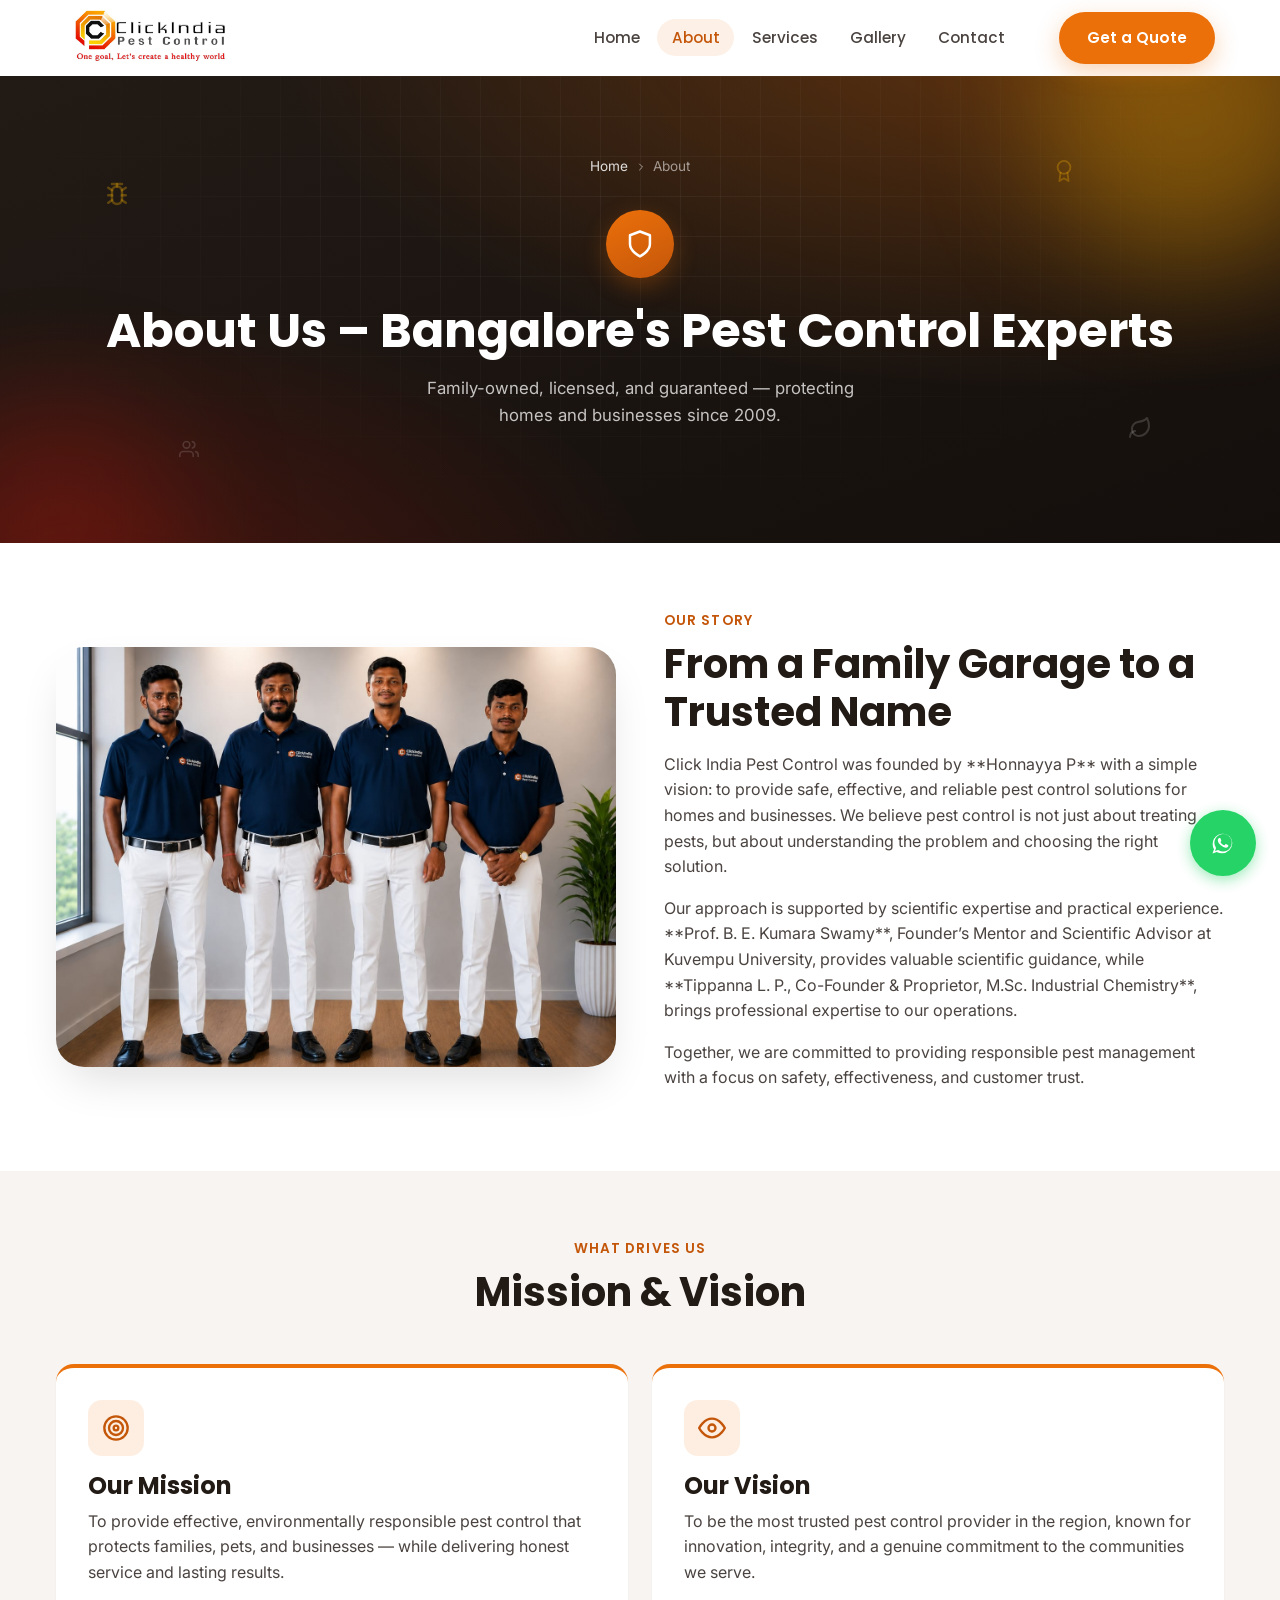
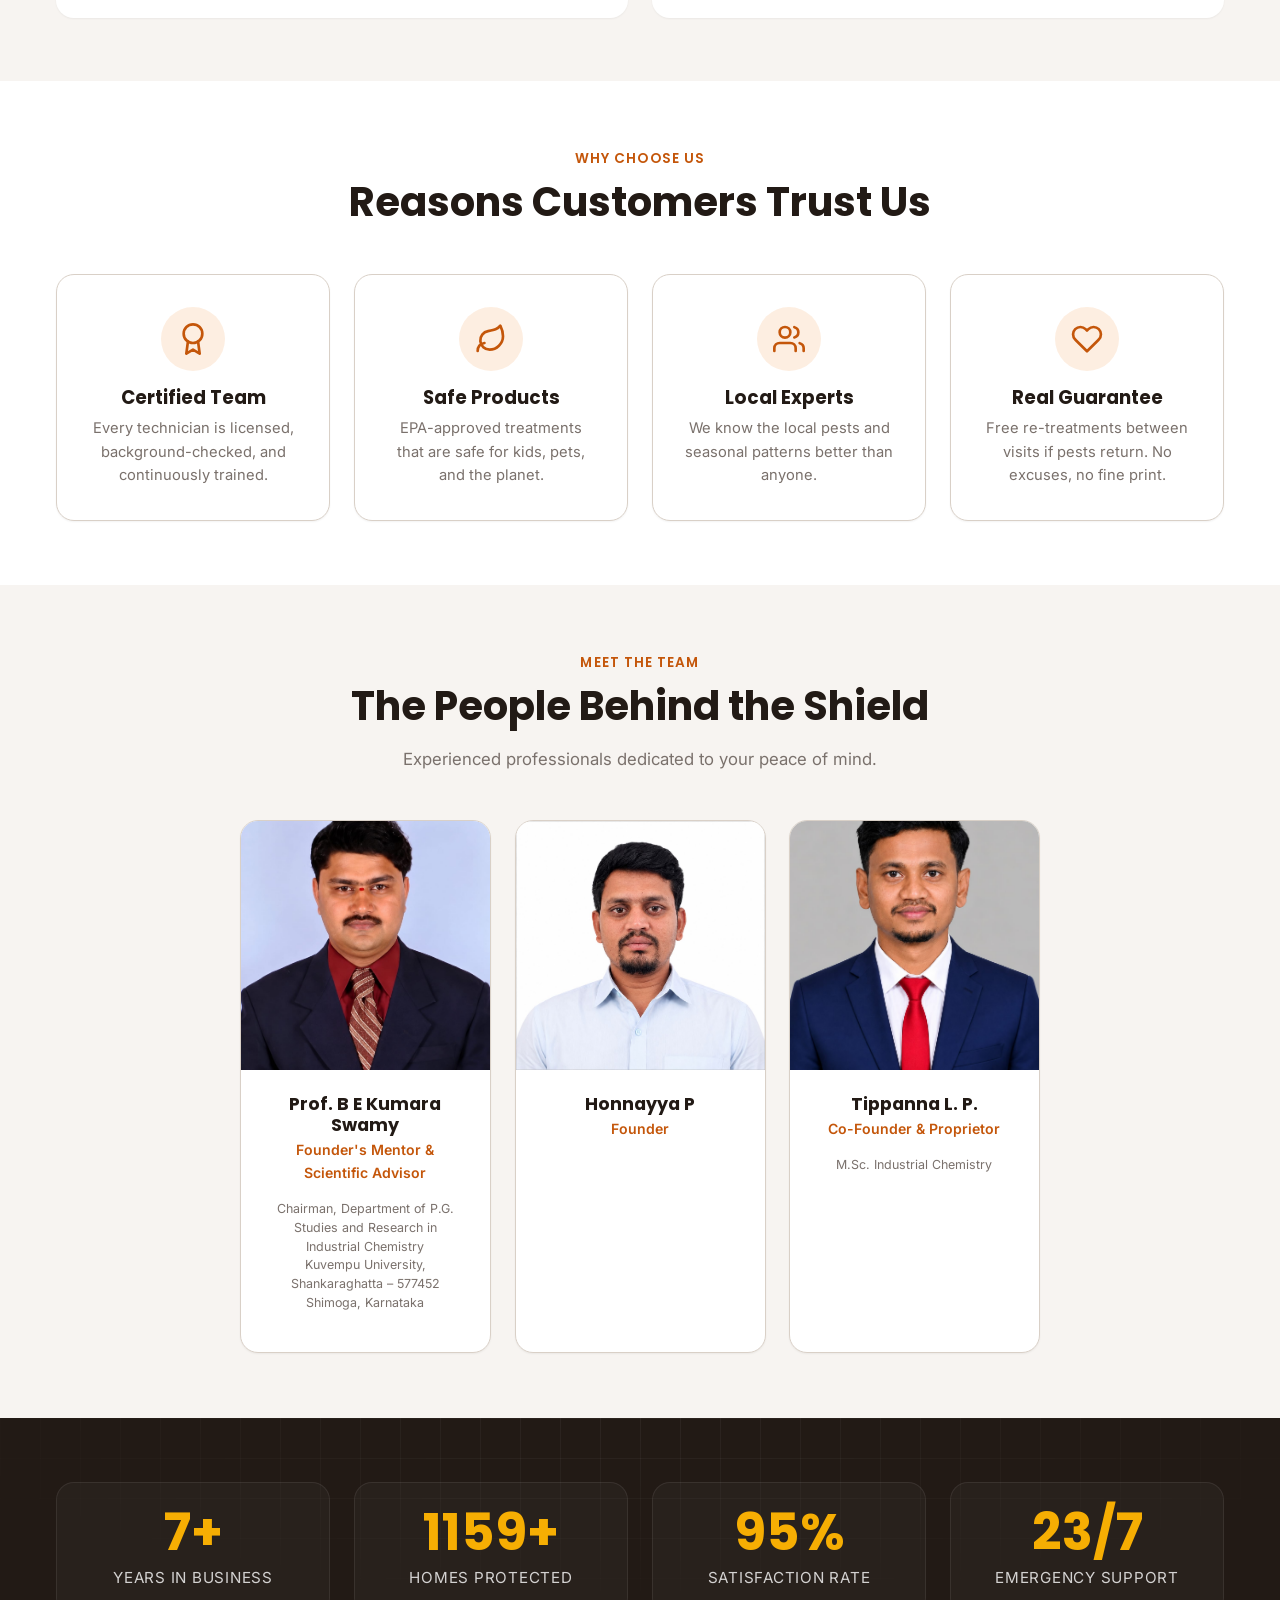
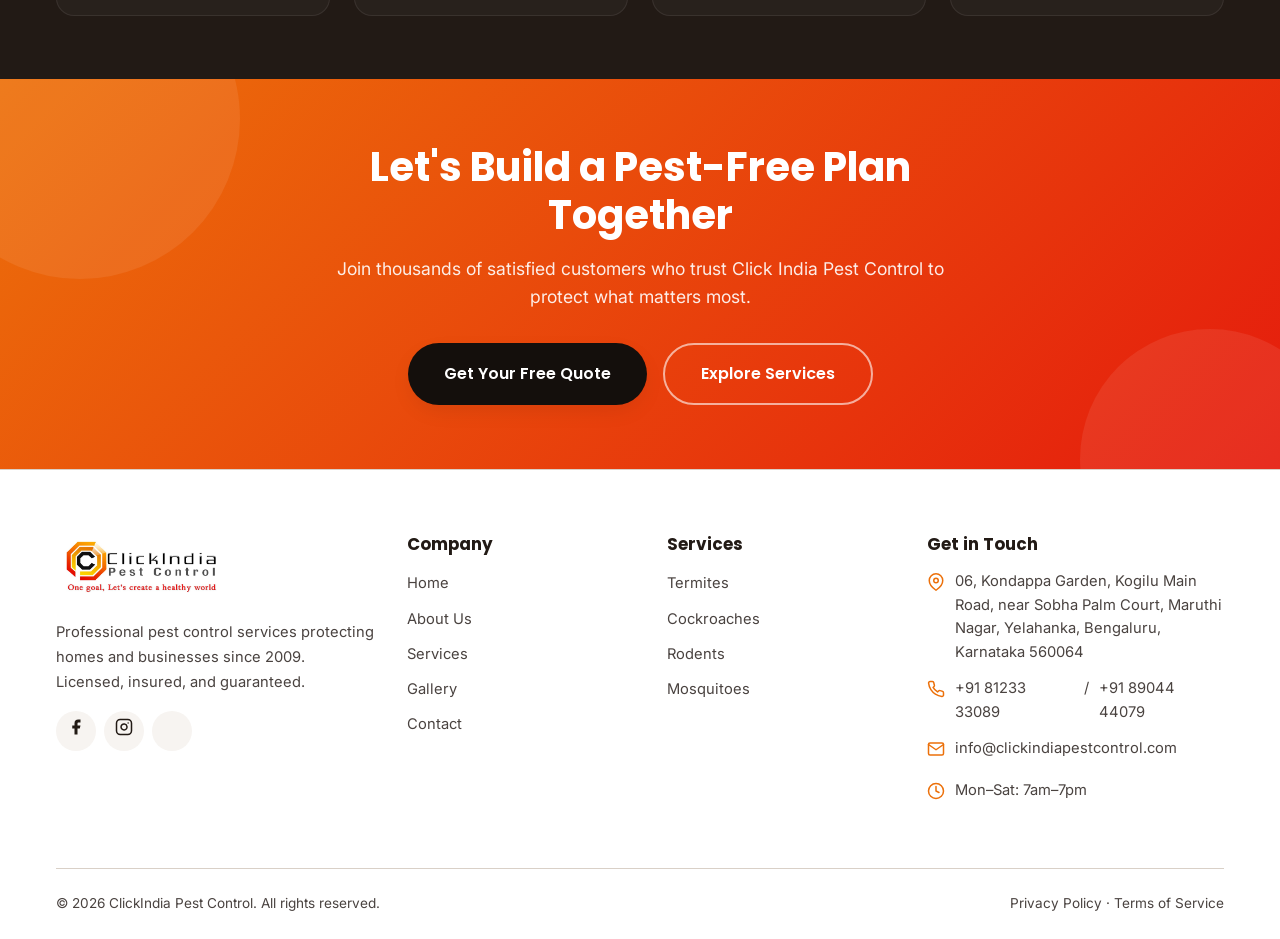
==== commit 45b8f162: "commited all files" ====
--- a/about.html
+++ b/about.html
@@ -3,7 +3,10 @@
   <head>
     <meta charset="UTF-8" />
     <meta name="viewport" content="width=device-width, initial-scale=1.0" />
-    <title>About Us | Bangalore's Trusted Pest Control Company - Click India Pest Control</title>
+    <title>
+      About Us | Bangalore's Trusted Pest Control Company - Click India Pest
+      Control
+    </title>
     <meta
       name="description"
       content="Family-owned and locally operated in Bangalore since 2009. Learn why homes and businesses across the city trust Click India Pest Control for safe, guaranteed pest management."
@@ -17,17 +20,12 @@
     <link rel="stylesheet" href="./css/style.css" />
     <link rel="stylesheet" href="./css/responsive.css" />
     <link rel="icon" href="./favicon.ico" sizes="any" />
-    <link
-      rel="icon"
-      type="image/png"
-      sizes="512x512"
-      href="./favicon.png"
-    />
-    <link
-      rel="apple-touch-icon"
-      href="./apple-touch-icon.png"
-    />
-    <meta name="keywords" content="pest control Bangalore, pest control near me, pest control Bengaluru, termite control Bangalore, cockroach control Bangalore, rodent control Bangalore, mosquito control Bangalore, bed bug treatment Bangalore, ant control Bangalore, residential pest control Bangalore, commercial pest control Bangalore, pest control Yelahanka, best pest control company Bangalore" />
+    <link rel="icon" type="image/png" sizes="512x512" href="./favicon.png" />
+    <link rel="apple-touch-icon" href="./apple-touch-icon.png" />
+    <meta
+      name="keywords"
+      content="pest control Bangalore, pest control near me, pest control Bengaluru, termite control Bangalore, cockroach control Bangalore, rodent control Bangalore, mosquito control Bangalore, bed bug treatment Bangalore, ant control Bangalore, residential pest control Bangalore, commercial pest control Bangalore, pest control Yelahanka, best pest control company Bangalore"
+    />
     <meta name="robots" content="index, follow" />
     <meta name="author" content="Click India Pest Control" />
     <link rel="canonical" href="https://clickindiapestcontrol.com/about.html" />
@@ -35,161 +33,182 @@
     <!-- Open Graph -->
     <meta property="og:type" content="website" />
     <meta property="og:site_name" content="Click India Pest Control" />
-    <meta property="og:title" content="About Us | Bangalore's Trusted Pest Control Company" />
-    <meta property="og:description" content="Family-owned and locally operated in Bangalore since 2009. Learn why homes and businesses across the city trust Click India Pest Control for safe, guaranteed pest management." />
-    <meta property="og:url" content="https://clickindiapestcontrol.com/about.html" />
-    <meta property="og:image" content="https://clickindiapestcontrol.com/media/images/website-images/about-us-section-logo.png" />
+    <meta
+      property="og:title"
+      content="About Us | Bangalore's Trusted Pest Control Company"
+    />
+    <meta
+      property="og:description"
+      content="Family-owned and locally operated in Bangalore since 2009. Learn why homes and businesses across the city trust Click India Pest Control for safe, guaranteed pest management."
+    />
+    <meta
+      property="og:url"
+      content="https://clickindiapestcontrol.com/about.html"
+    />
+    <meta
+      property="og:image"
+      content="https://clickindiapestcontrol.com/media/images/website-images/about-us-section-logo.png"
+    />
     <meta property="og:locale" content="en_IN" />
 
     <!-- Twitter Card -->
     <meta name="twitter:card" content="summary_large_image" />
-    <meta name="twitter:title" content="About Us | Bangalore's Trusted Pest Control Company" />
-    <meta name="twitter:description" content="Family-owned and locally operated in Bangalore since 2009. Learn why homes and businesses across the city trust Click India Pest Control for safe, guaranteed pest management." />
-    <meta name="twitter:image" content="https://clickindiapestcontrol.com/media/images/website-images/about-us-section-logo.png" />
+    <meta
+      name="twitter:title"
+      content="About Us | Bangalore's Trusted Pest Control Company"
+    />
+    <meta
+      name="twitter:description"
+      content="Family-owned and locally operated in Bangalore since 2009. Learn why homes and businesses across the city trust Click India Pest Control for safe, guaranteed pest management."
+    />
+    <meta
+      name="twitter:image"
+      content="https://clickindiapestcontrol.com/media/images/website-images/about-us-section-logo.png"
+    />
 
     <!-- Structured Data -->
     <script type="application/ld+json">
-{
-  "@context": "https://schema.org",
-  "@type": "LocalBusiness",
-  "@id": "https://clickindiapestcontrol.com/#business",
-  "name": "Click India Pest Control",
-  "image": "https://clickindiapestcontrol.com/media/images/website-images/logo.png",
-  "logo": "https://clickindiapestcontrol.com/media/images/website-images/logo.png",
-  "url": "https://clickindiapestcontrol.com/",
-  "telephone": "+91-81233-33089",
-  "email": "info@clickindiapestcontrol.com",
-  "address": {
-    "@type": "PostalAddress",
-    "streetAddress": "06, Kondappa Garden, Kogilu Main Road, near Sobha Palm Court, Kondappa Garden Layout, Maruthi Nagar",
-    "addressLocality": "Yelahanka, Bengaluru",
-    "addressRegion": "Karnataka",
-    "postalCode": "560064",
-    "addressCountry": "IN"
-  },
-  "geo": {
-    "@type": "GeoCoordinates",
-    "latitude": 13.103211,
-    "longitude": 77.6074009
-  },
-  "hasMap": "https://www.google.com/maps/place/Click+India+Pest+Control/@13.103211,77.6074009,17z/data=!3m1!4b1!4m6!3m5!1s0x3bae1996ed2c04b7:0x1b3719147adbf18c!8m2!3d13.103211!4d77.6074009!16s%2Fg%2F11vk7hl3wm",
-  "areaServed": {
-    "@type": "City",
-    "name": "Bengaluru"
-  },
-  "openingHoursSpecification": [
-    {
-      "@type": "OpeningHoursSpecification",
-      "dayOfWeek": [
-        "Monday",
-        "Tuesday",
-        "Wednesday",
-        "Thursday",
-        "Friday",
-        "Saturday"
-      ],
-      "opens": "07:00",
-      "closes": "19:00"
-    }
-  ],
-  "priceRange": "$$",
-  "hasOfferCatalog": {
-    "@type": "OfferCatalog",
-    "name": "Pest Control Services",
-    "itemListElement": [
       {
-        "@type": "Offer",
-        "itemOffered": {
-          "@type": "Service",
-          "name": "Termite Control"
-        }
-      },
-      {
-        "@type": "Offer",
-        "itemOffered": {
-          "@type": "Service",
-          "name": "Cockroach Control"
-        }
-      },
-      {
-        "@type": "Offer",
-        "itemOffered": {
-          "@type": "Service",
-          "name": "Rodent Control"
-        }
-      },
-      {
-        "@type": "Offer",
-        "itemOffered": {
-          "@type": "Service",
-          "name": "Mosquito Control"
-        }
-      },
-      {
-        "@type": "Offer",
-        "itemOffered": {
-          "@type": "Service",
-          "name": "Sanitization Services"
-        }
-      },
-      {
-        "@type": "Offer",
-        "itemOffered": {
-          "@type": "Service",
-          "name": "Bed Bug Treatment"
-        }
-      },
-      {
-        "@type": "Offer",
-        "itemOffered": {
-          "@type": "Service",
-          "name": "Fly Control"
-        }
-      },
-      {
-        "@type": "Offer",
-        "itemOffered": {
-          "@type": "Service",
-          "name": "Ant Control"
-        }
-      },
-      {
-        "@type": "Offer",
-        "itemOffered": {
-          "@type": "Service",
-          "name": "Wood Borer Treatment"
-        }
-      },
-      {
-        "@type": "Offer",
-        "itemOffered": {
-          "@type": "Service",
-          "name": "Spider Control"
+        "@context": "https://schema.org",
+        "@type": "LocalBusiness",
+        "@id": "https://clickindiapestcontrol.com/#business",
+        "name": "Click India Pest Control",
+        "image": "https://clickindiapestcontrol.com/media/images/website-images/logo.png",
+        "logo": "https://clickindiapestcontrol.com/media/images/website-images/logo.png",
+        "url": "https://clickindiapestcontrol.com/",
+        "telephone": "+91-81233-33089",
+        "email": "info@clickindiapestcontrol.com",
+        "address": {
+          "@type": "PostalAddress",
+          "streetAddress": "06, Kondappa Garden, Kogilu Main Road, near Sobha Palm Court, Kondappa Garden Layout, Maruthi Nagar",
+          "addressLocality": "Yelahanka, Bengaluru",
+          "addressRegion": "Karnataka",
+          "postalCode": "560064",
+          "addressCountry": "IN"
+        },
+        "geo": {
+          "@type": "GeoCoordinates",
+          "latitude": 13.103211,
+          "longitude": 77.6074009
+        },
+        "hasMap": "https://www.google.com/maps/place/Click+India+Pest+Control/@13.103211,77.6074009,17z/data=!3m1!4b1!4m6!3m5!1s0x3bae1996ed2c04b7:0x1b3719147adbf18c!8m2!3d13.103211!4d77.6074009!16s%2Fg%2F11vk7hl3wm",
+        "areaServed": {
+          "@type": "City",
+          "name": "Bengaluru"
+        },
+        "openingHoursSpecification": [
+          {
+            "@type": "OpeningHoursSpecification",
+            "dayOfWeek": [
+              "Monday",
+              "Tuesday",
+              "Wednesday",
+              "Thursday",
+              "Friday",
+              "Saturday"
+            ],
+            "opens": "07:00",
+            "closes": "19:00"
+          }
+        ],
+        "priceRange": "$$",
+        "hasOfferCatalog": {
+          "@type": "OfferCatalog",
+          "name": "Pest Control Services",
+          "itemListElement": [
+            {
+              "@type": "Offer",
+              "itemOffered": {
+                "@type": "Service",
+                "name": "Termite Control"
+              }
+            },
+            {
+              "@type": "Offer",
+              "itemOffered": {
+                "@type": "Service",
+                "name": "Cockroach Control"
+              }
+            },
+            {
+              "@type": "Offer",
+              "itemOffered": {
+                "@type": "Service",
+                "name": "Rodent Control"
+              }
+            },
+            {
+              "@type": "Offer",
+              "itemOffered": {
+                "@type": "Service",
+                "name": "Mosquito Control"
+              }
+            },
+            {
+              "@type": "Offer",
+              "itemOffered": {
+                "@type": "Service",
+                "name": "Sanitization Services"
+              }
+            },
+            {
+              "@type": "Offer",
+              "itemOffered": {
+                "@type": "Service",
+                "name": "Bed Bug Treatment"
+              }
+            },
+            {
+              "@type": "Offer",
+              "itemOffered": {
+                "@type": "Service",
+                "name": "Fly Control"
+              }
+            },
+            {
+              "@type": "Offer",
+              "itemOffered": {
+                "@type": "Service",
+                "name": "Ant Control"
+              }
+            },
+            {
+              "@type": "Offer",
+              "itemOffered": {
+                "@type": "Service",
+                "name": "Wood Borer Treatment"
+              }
+            },
+            {
+              "@type": "Offer",
+              "itemOffered": {
+                "@type": "Service",
+                "name": "Spider Control"
+              }
+            }
+          ]
         }
       }
-    ]
-  }
-}
     </script>
     <script type="application/ld+json">
-{
-  "@context": "https://schema.org",
-  "@type": "BreadcrumbList",
-  "itemListElement": [
-    {
-      "@type": "ListItem",
-      "position": 1,
-      "name": "Home",
-      "item": "https://clickindiapestcontrol.com/"
-    },
-    {
-      "@type": "ListItem",
-      "position": 2,
-      "name": "About",
-      "item": "https://clickindiapestcontrol.com/about.html"
-    }
-  ]
-}
+      {
+        "@context": "https://schema.org",
+        "@type": "BreadcrumbList",
+        "itemListElement": [
+          {
+            "@type": "ListItem",
+            "position": 1,
+            "name": "Home",
+            "item": "https://clickindiapestcontrol.com/"
+          },
+          {
+            "@type": "ListItem",
+            "position": 2,
+            "name": "About",
+            "item": "https://clickindiapestcontrol.com/about.html"
+          }
+        ]
+      }
     </script>
   </head>
   <body>
@@ -271,7 +290,9 @@
           <div class="page-hero__badge">
             <span data-icon="shield"></span>
           </div>
-          <h1 class="page-hero__title">About Us – Bangalore's Pest Control Experts</h1>
+          <h1 class="page-hero__title">
+            About Us – Bangalore's Pest Control Experts
+          </h1>
           <p class="page-hero__subtitle">
             Family-owned, licensed, and guaranteed — protecting homes and
             businesses since 2009.
@@ -294,23 +315,24 @@
               From a Family Garage to a Trusted Name
             </h2>
             <p>
-              Click India Pest Control began in 2019 when founder Mark Reynolds,
-              a third-generation pest control specialist, decided there had to
-              be a better way. Tired of seeing customers treated like ticket
-              numbers, he set out to build a company rooted in honesty, science,
-              and genuine care.
+              Click India Pest Control was founded by **Honnayya P** with a
+              simple vision: to provide safe, effective, and reliable pest
+              control solutions for homes and businesses. We believe pest
+              control is not just about treating pests, but about understanding
+              the problem and choosing the right solution.
             </p>
             <p>
-              What started as a one-van operation in Springfield has grown into
-              a team of 40+ certified technicians serving the entire region. But
-              our values haven't changed: treat every home like it's our own,
-              use the safest products available, and stand behind every job with
-              a real guarantee.
+              Our approach is supported by scientific expertise and practical
+              experience. **Prof. B. E. Kumara Swamy**, Founder’s Mentor and
+              Scientific Advisor at Kuvempu University, provides valuable
+              scientific guidance, while **Tippanna L. P., Co-Founder &
+              Proprietor, M.Sc. Industrial Chemistry**, brings professional
+              expertise to our operations.
             </p>
             <p>
-              Today, Click India Pest Control protects over 12,000 homes and 800
-              businesses, and we're proud to remain a family-owned, locally
-              operated company that our community can trust.
+              Together, we are committed to providing responsible pest
+              management with a focus on safety, effectiveness, and customer
+              trust.
             </p>
           </div>
         </div>
@@ -582,8 +604,9 @@
             <h3 class="footer__title">Get in Touch</h3>
             <ul class="footer__contact">
               <li>
-                <span data-icon="mapPin"></span> 06, Kondappa Garden, Kogilu Main Road, near Sobha Palm Court,
-                Maruthi Nagar, Yelahanka, Bengaluru, Karnataka 560064
+                <span data-icon="mapPin"></span> 06, Kondappa Garden, Kogilu
+                Main Road, near Sobha Palm Court, Maruthi Nagar, Yelahanka,
+                Bengaluru, Karnataka 560064
               </li>
               <li>
                 <span data-icon="phone"></span>
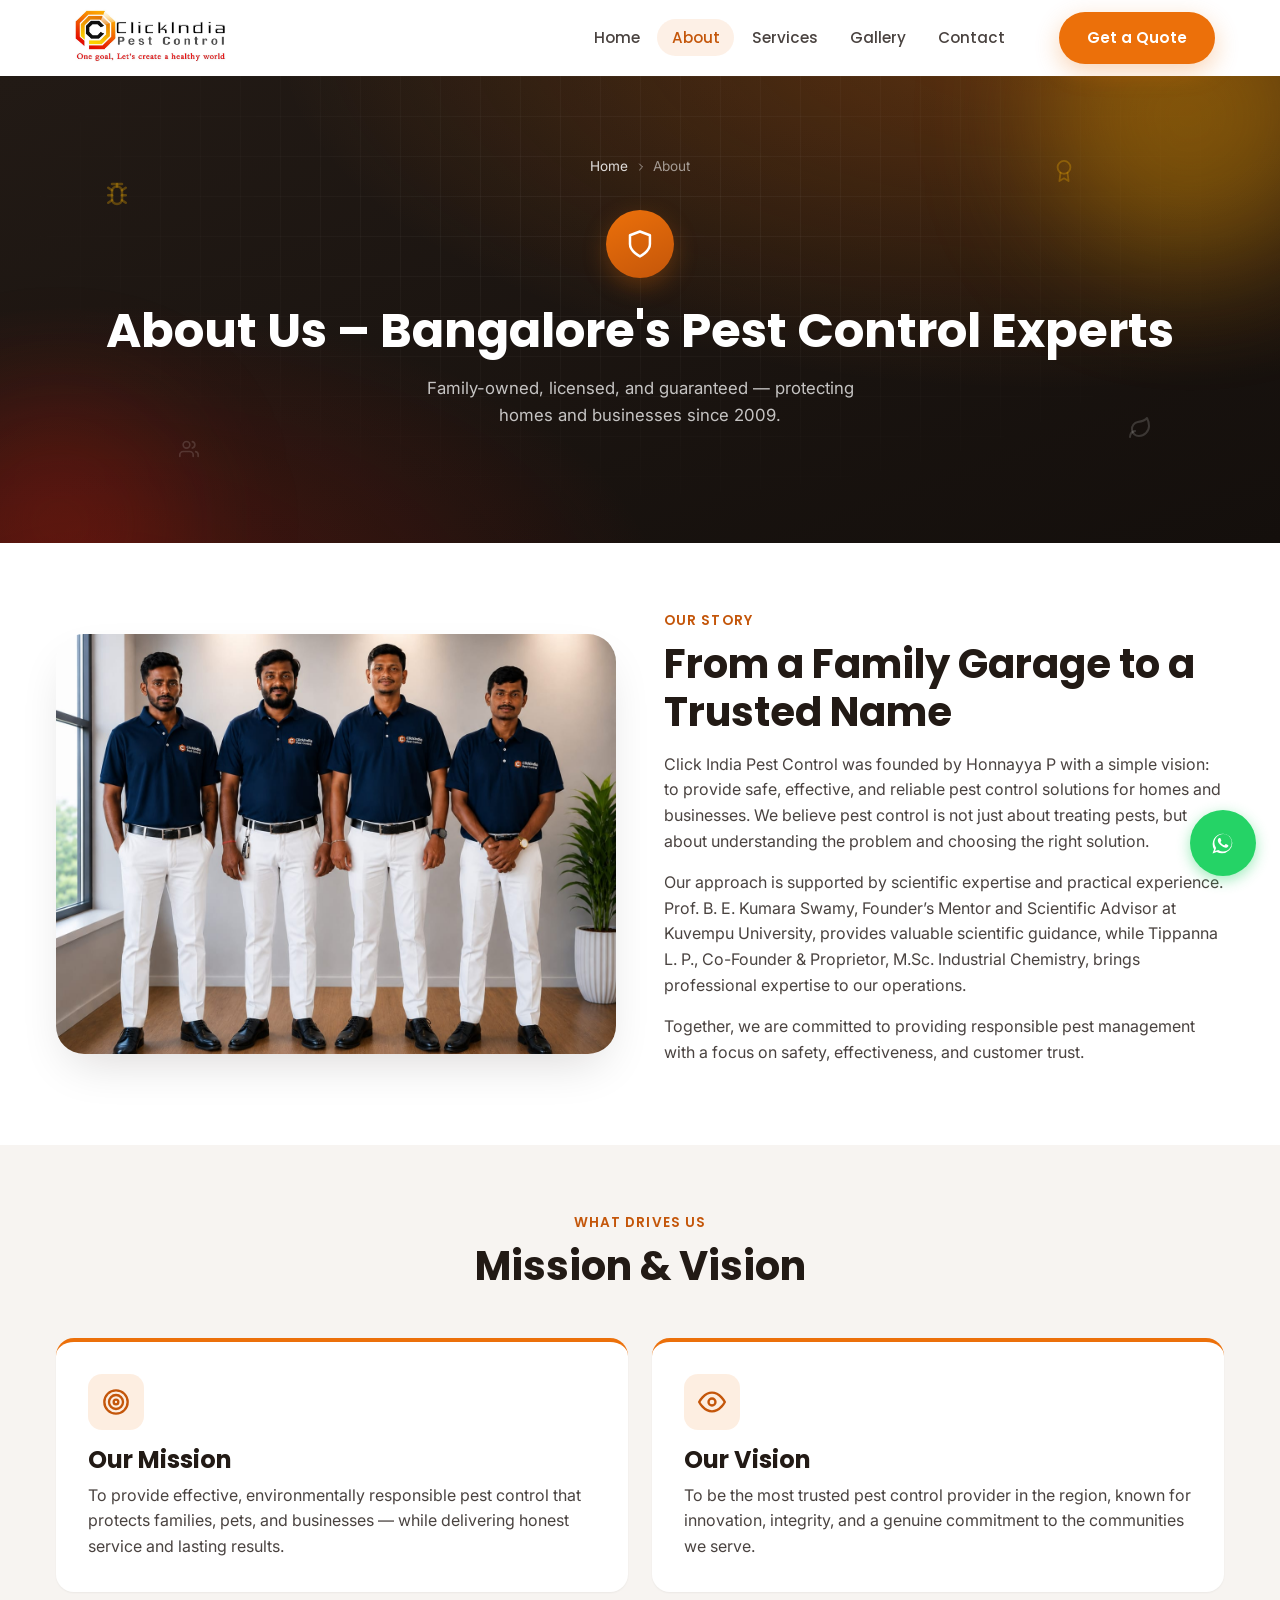
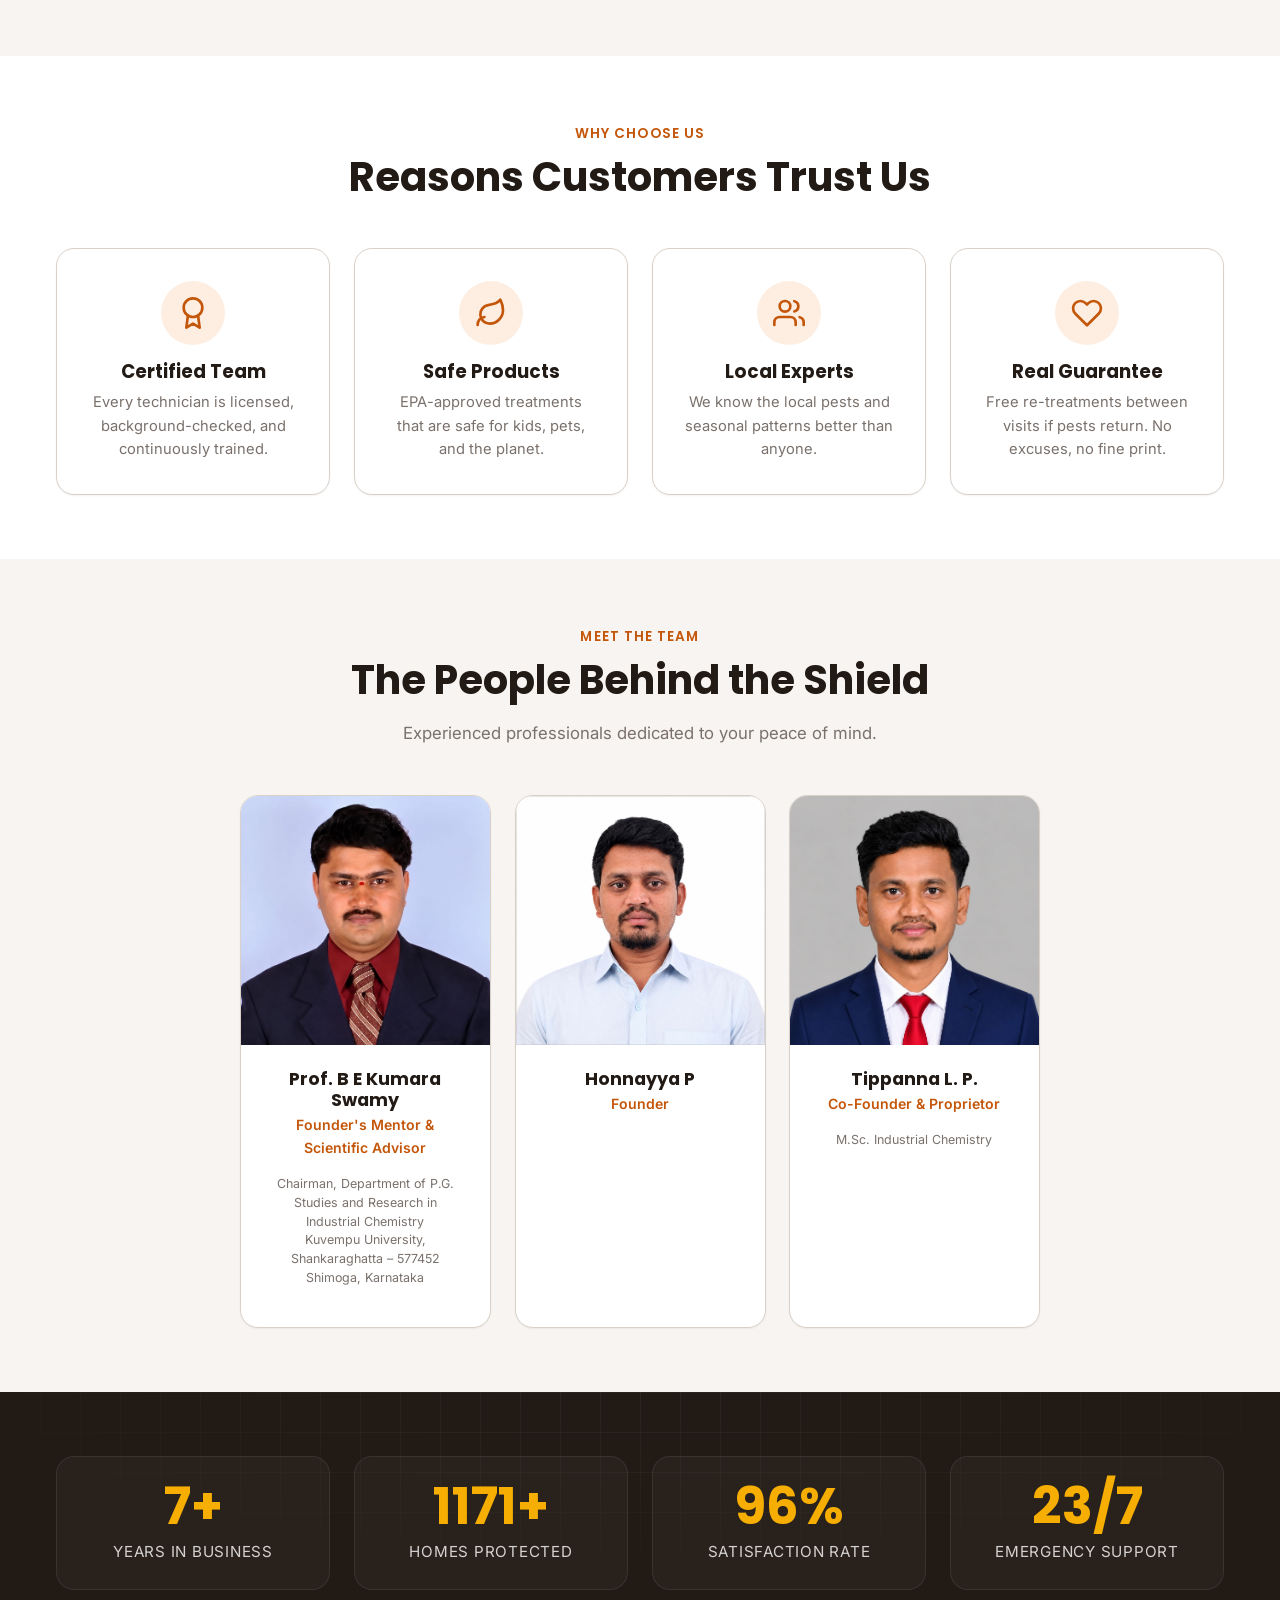
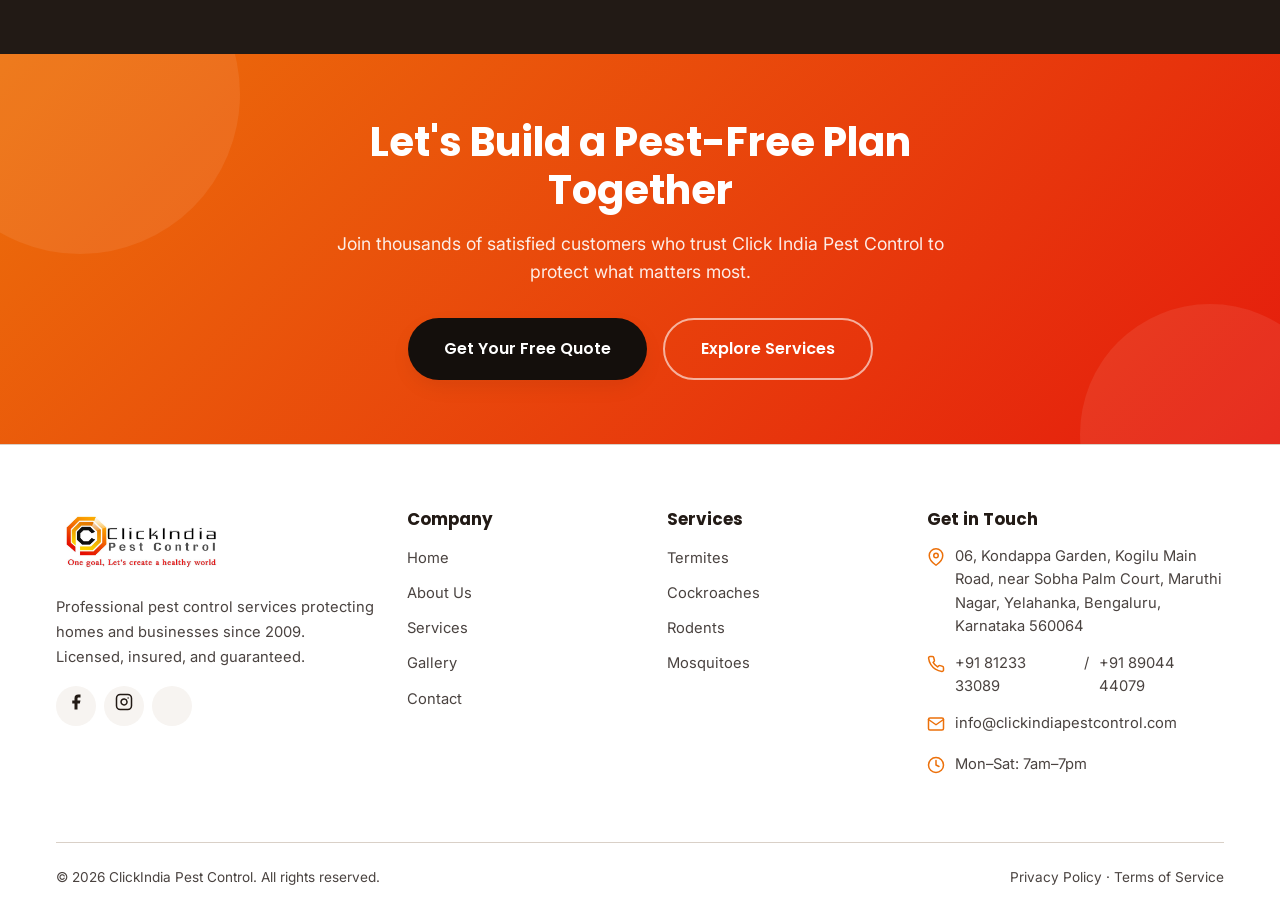
==== commit d89afe9e: "commited all files" ====
--- a/about.html
+++ b/about.html
@@ -315,7 +315,7 @@
               From a Family Garage to a Trusted Name
             </h2>
             <p>
-              Click India Pest Control was founded by **Honnayya P** with a
+              Click India Pest Control was founded by Honnayya P with a
               simple vision: to provide safe, effective, and reliable pest
               control solutions for homes and businesses. We believe pest
               control is not just about treating pests, but about understanding
@@ -323,10 +323,10 @@
             </p>
             <p>
               Our approach is supported by scientific expertise and practical
-              experience. **Prof. B. E. Kumara Swamy**, Founder’s Mentor and
+              experience. Prof. B. E. Kumara Swamy, Founder’s Mentor and
               Scientific Advisor at Kuvempu University, provides valuable
-              scientific guidance, while **Tippanna L. P., Co-Founder &
-              Proprietor, M.Sc. Industrial Chemistry**, brings professional
+              scientific guidance, while Tippanna L. P., Co-Founder &
+              Proprietor, M.Sc. Industrial Chemistry, brings professional
               expertise to our operations.
             </p>
             <p>
--- a/css/style.css
+++ b/css/style.css
@@ -1642,6 +1642,7 @@
 .team-card__img {
   aspect-ratio: 1;
   object-fit: cover;
+  object-position: center top;
   width: 100%;
 }
 .team-card__body {
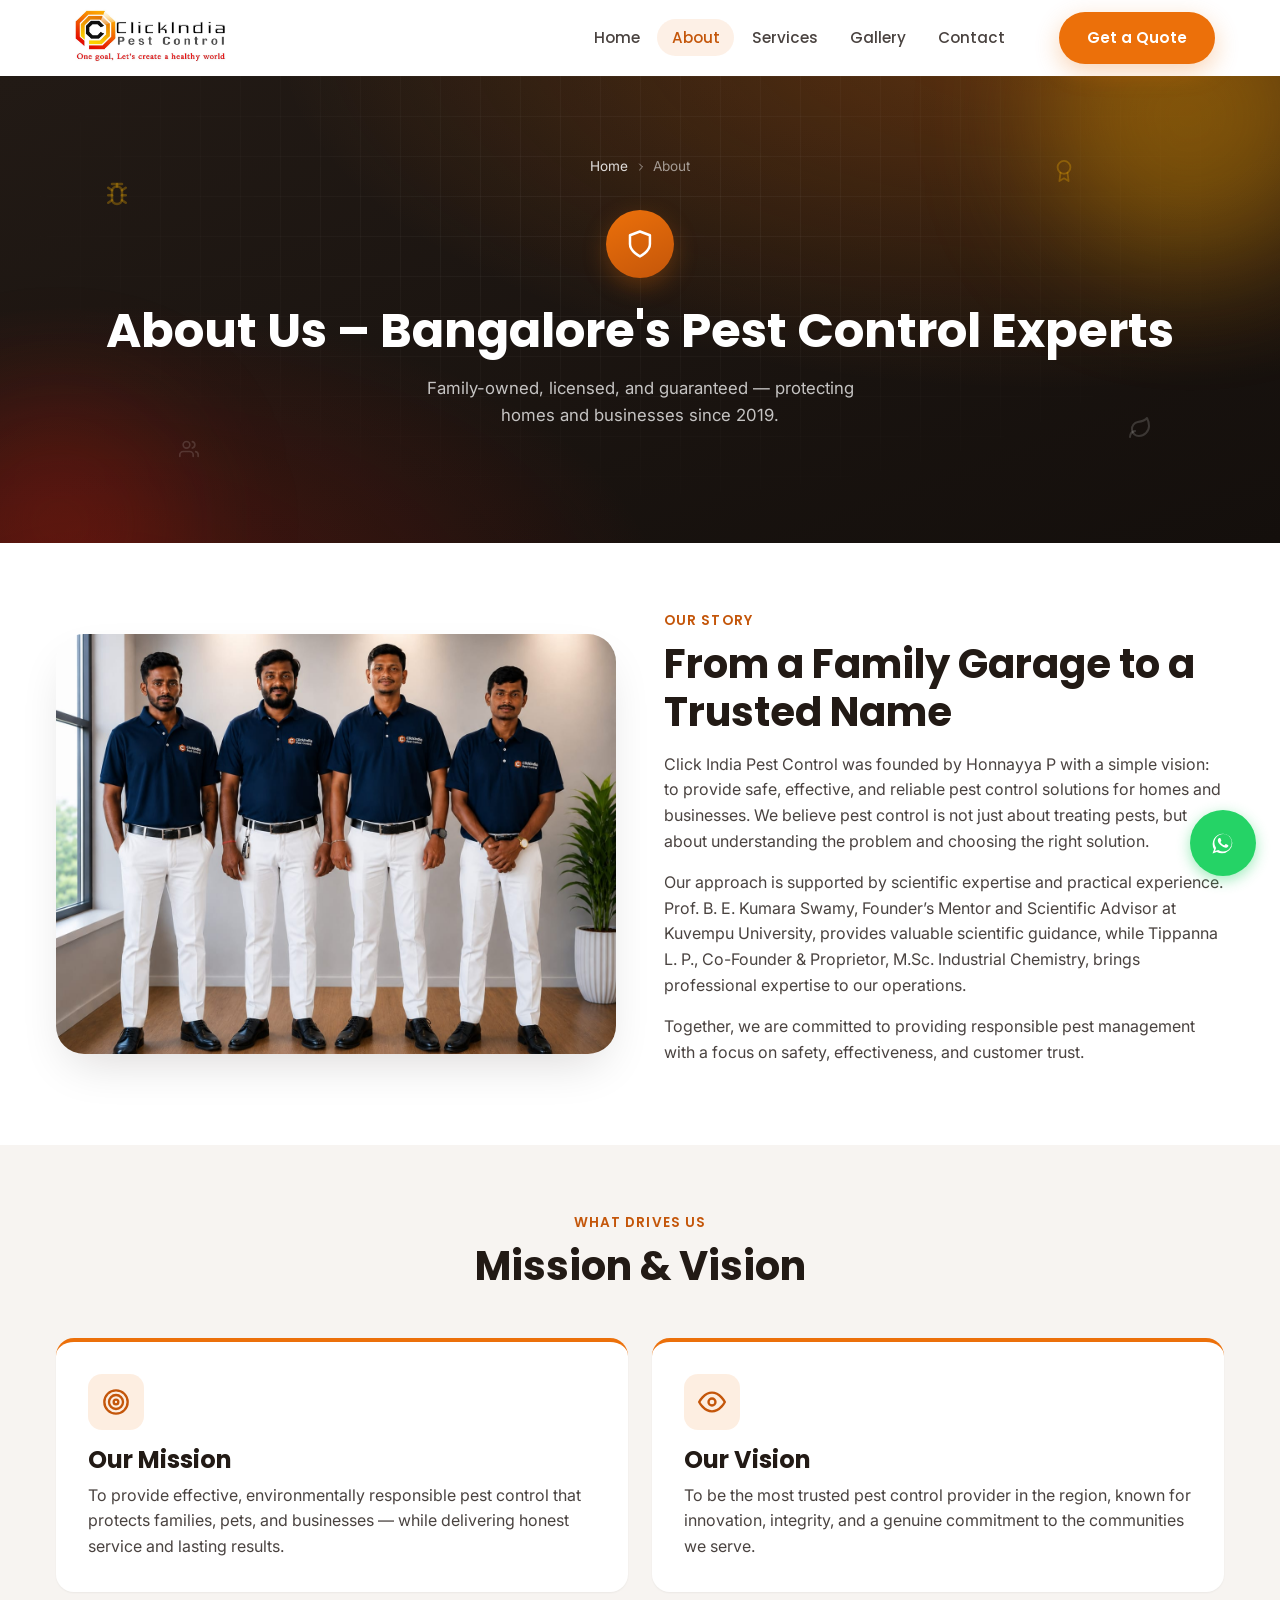
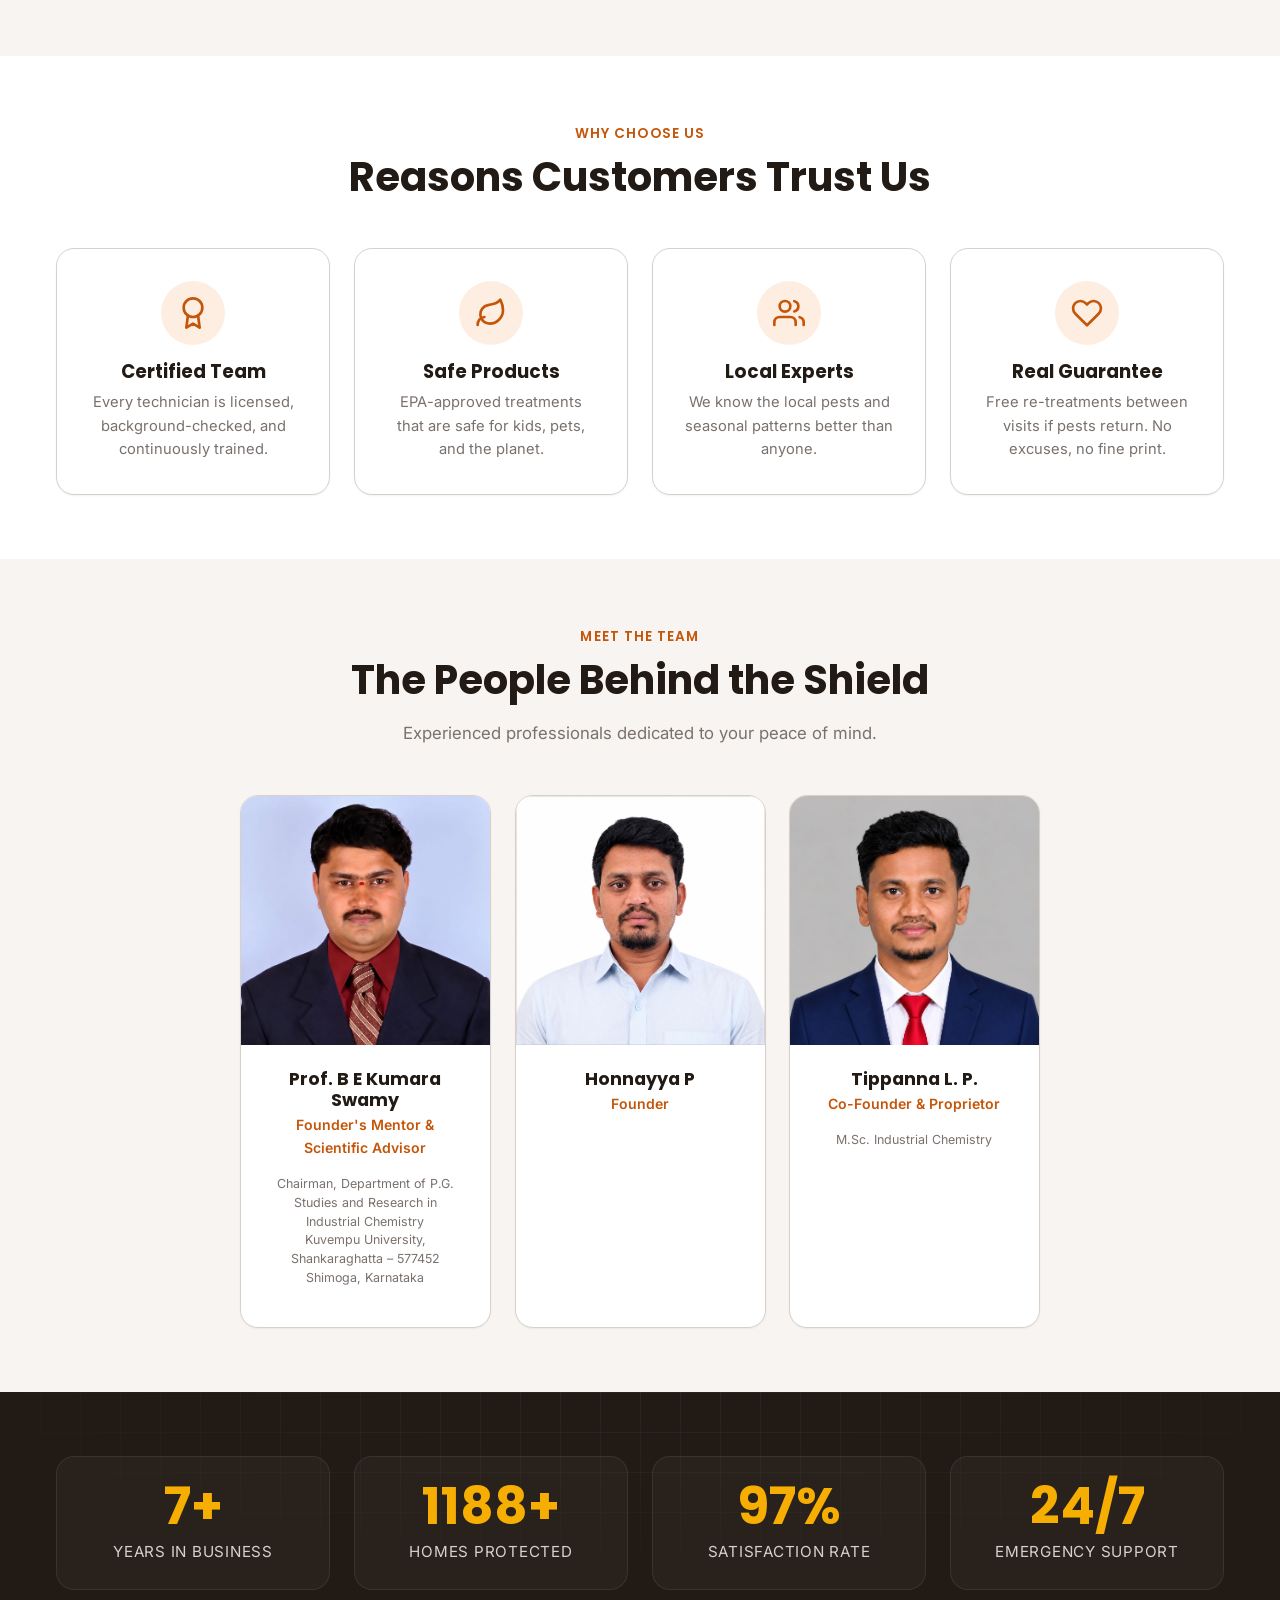
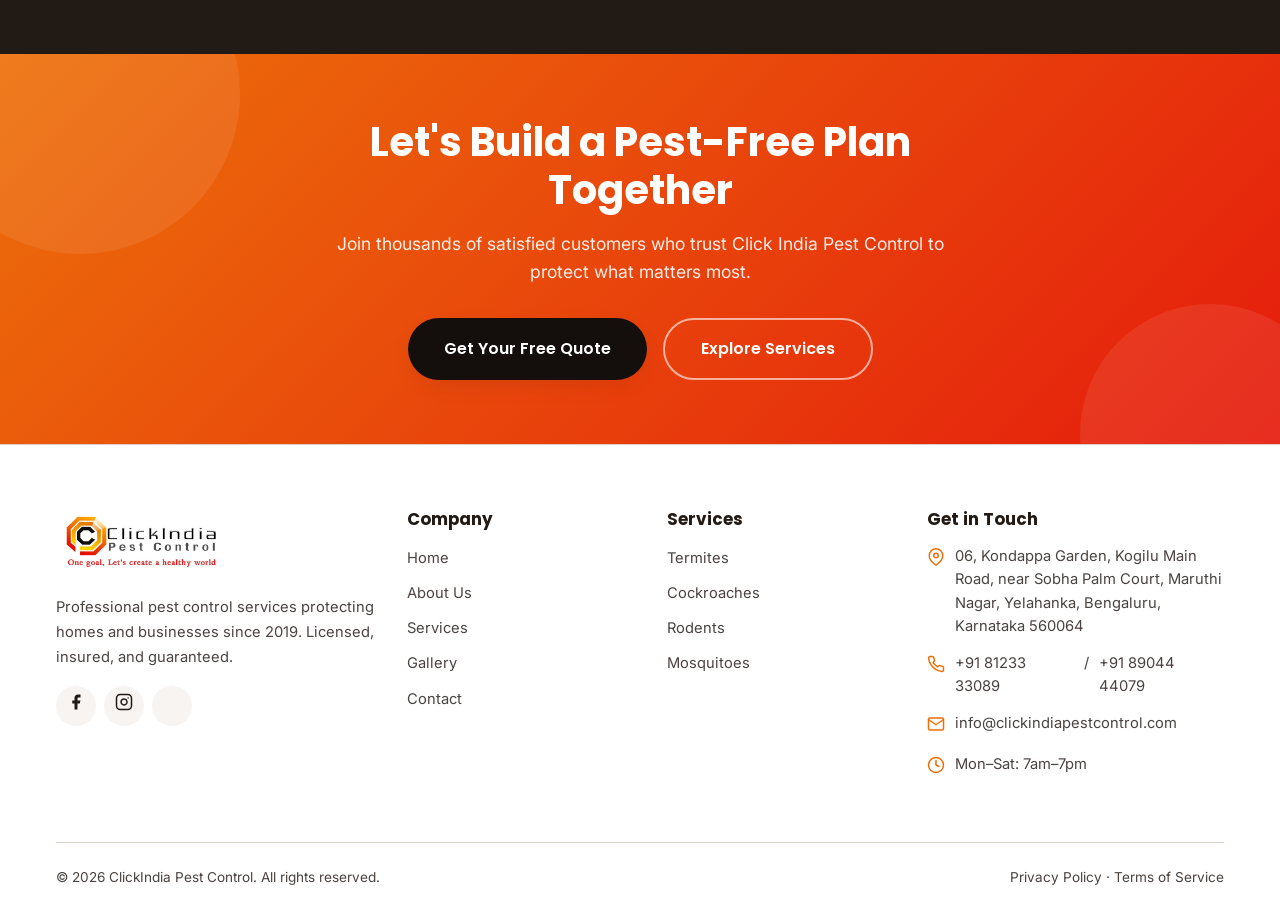
==== commit 4e35c6af: "commited all files" ====
--- a/about.html
+++ b/about.html
@@ -9,7 +9,7 @@
     </title>
     <meta
       name="description"
-      content="Family-owned and locally operated in Bangalore since 2009. Learn why homes and businesses across the city trust Click India Pest Control for safe, guaranteed pest management."
+      content="Family-owned and locally operated in Bangalore since 2019. Learn why homes and businesses across the city trust Click India Pest Control for safe, guaranteed pest management."
     />
     <link rel="preconnect" href="https://fonts.googleapis.com" />
     <link rel="preconnect" href="https://fonts.gstatic.com" crossorigin />
@@ -295,7 +295,7 @@
           </h1>
           <p class="page-hero__subtitle">
             Family-owned, licensed, and guaranteed — protecting homes and
-            businesses since 2009.
+            businesses since 2019.
           </p>
         </div>
       </section>
@@ -555,7 +555,7 @@
             </a>
             <p class="footer__about">
               Professional pest control services protecting homes and businesses
-              since 2009. Licensed, insured, and guaranteed.
+              since 2019. Licensed, insured, and guaranteed.
             </p>
             <div class="footer__social">
               <a
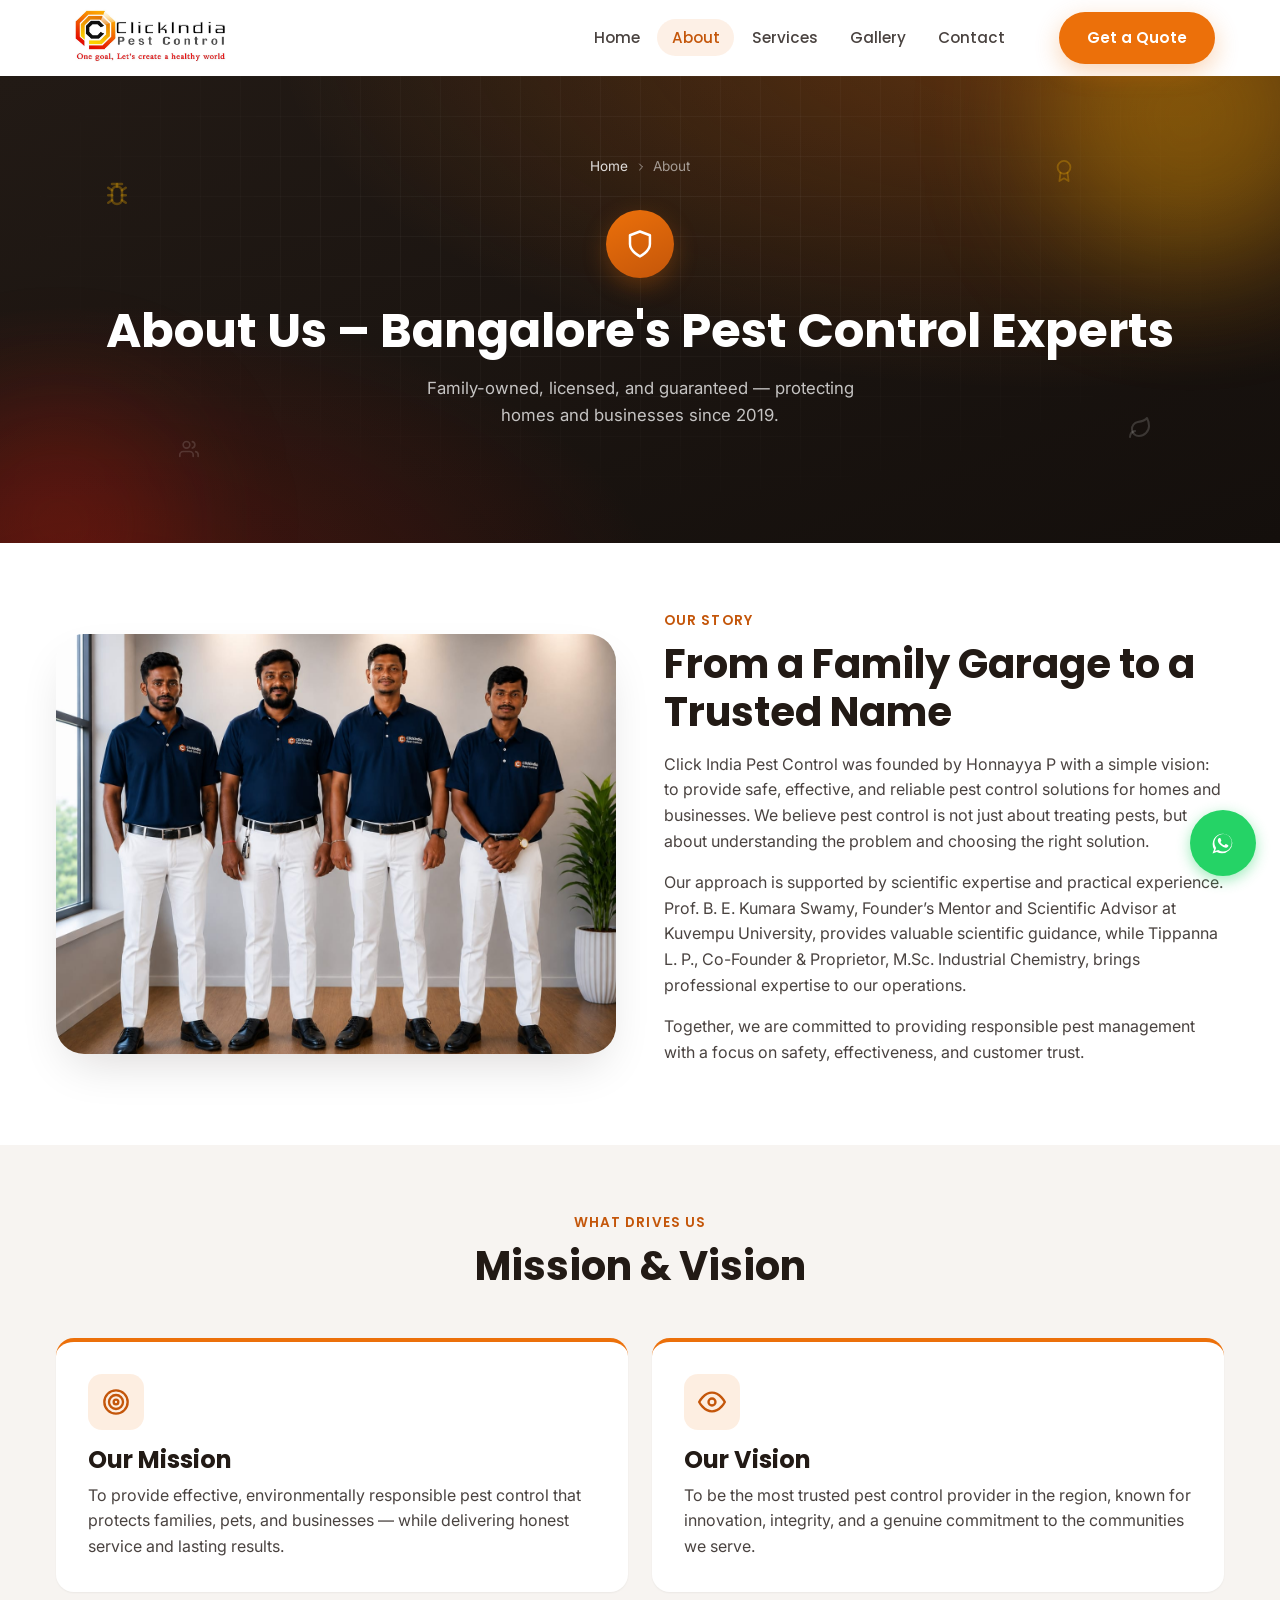
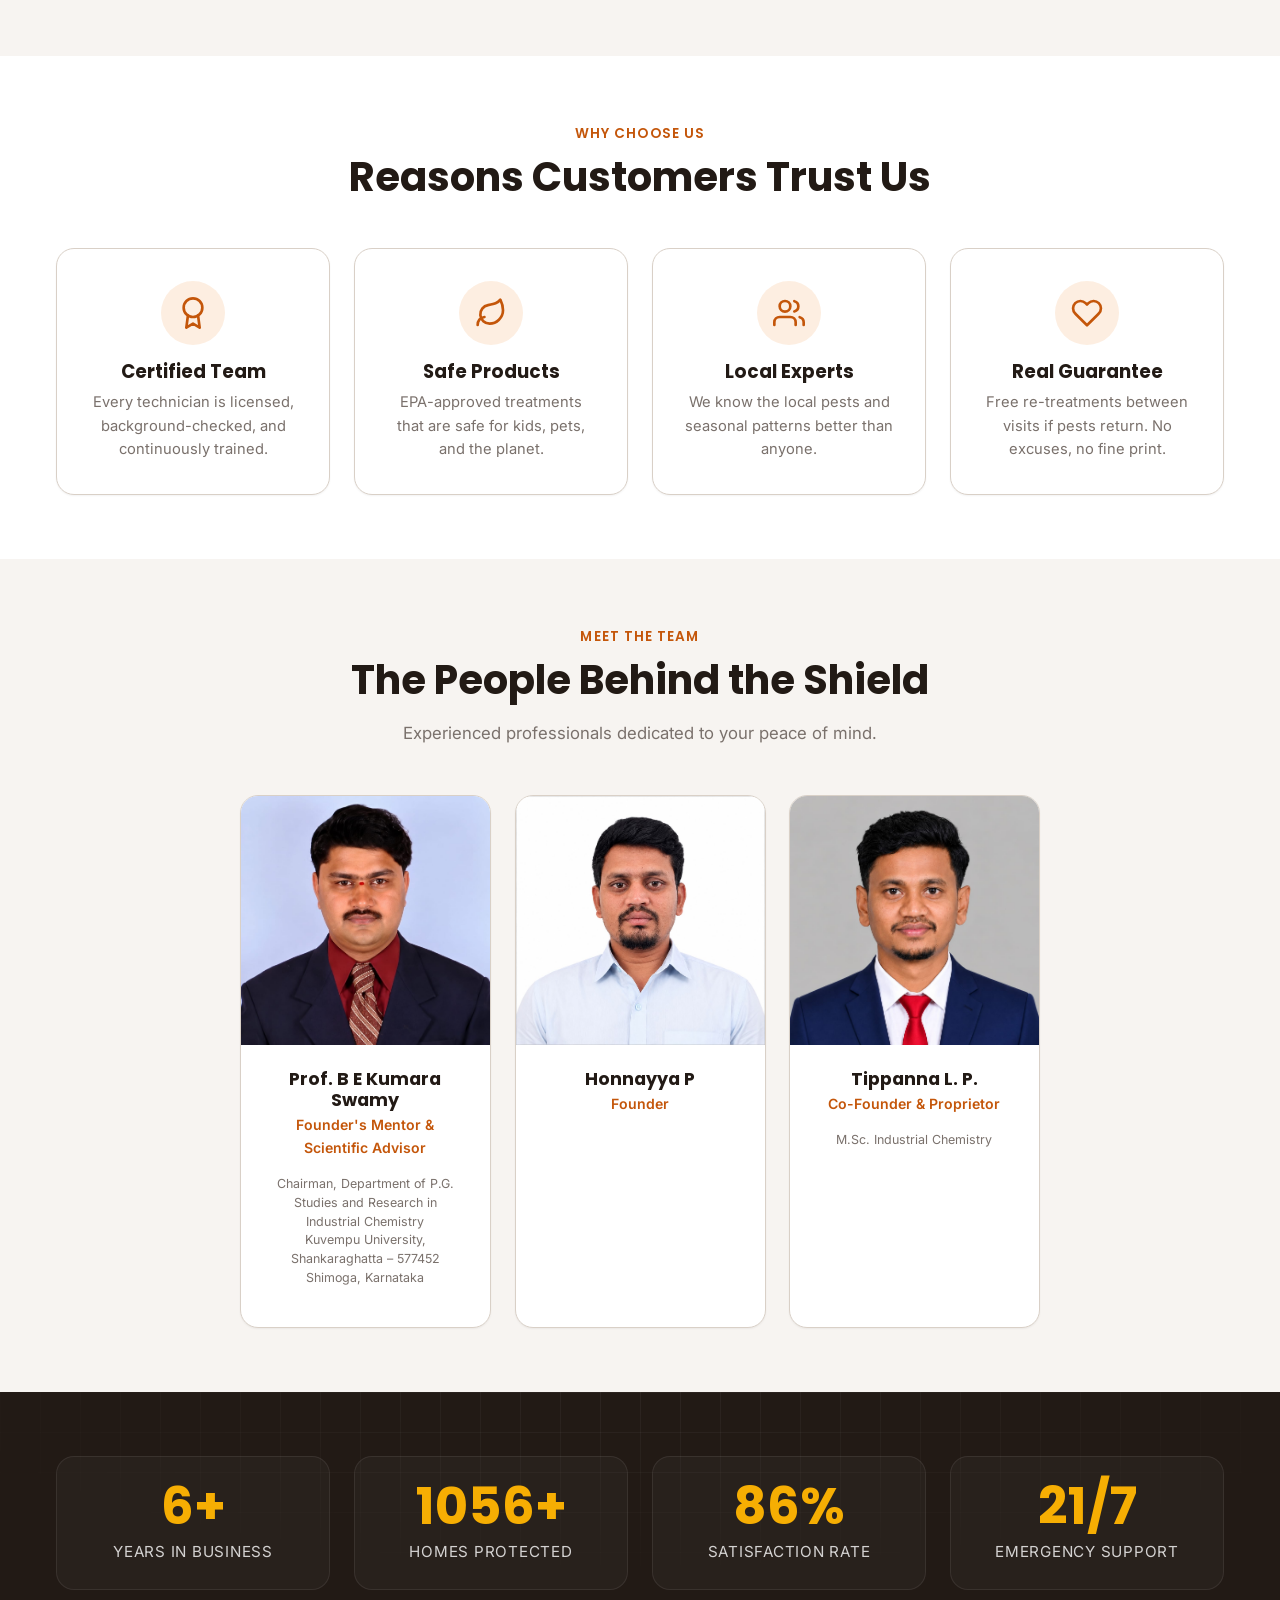
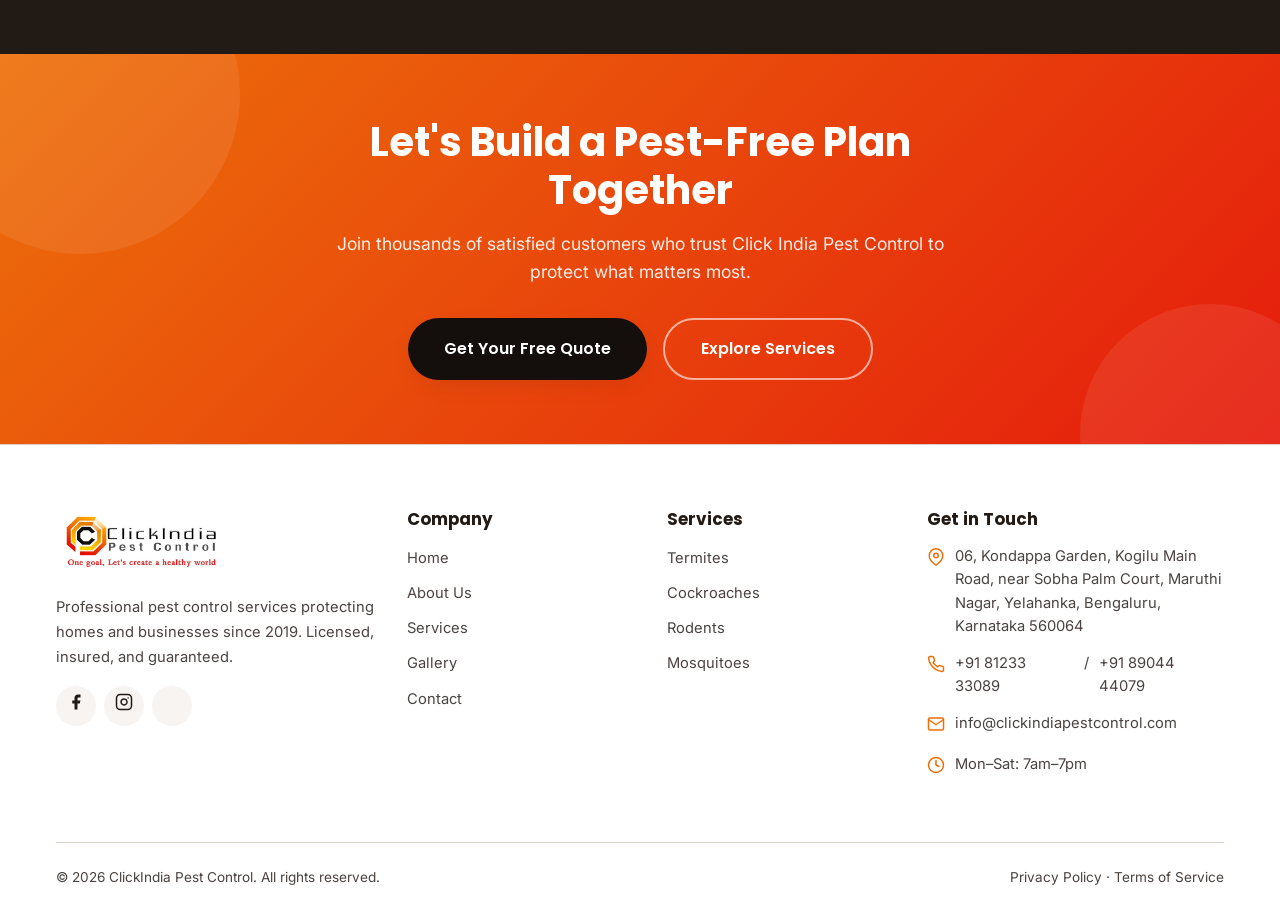
==== commit 6dc80873: "commited all files" ====
--- a/about.html
+++ b/about.html
@@ -315,11 +315,11 @@
               From a Family Garage to a Trusted Name
             </h2>
             <p>
-              Click India Pest Control was founded by Honnayya P with a
-              simple vision: to provide safe, effective, and reliable pest
-              control solutions for homes and businesses. We believe pest
-              control is not just about treating pests, but about understanding
-              the problem and choosing the right solution.
+              Click India Pest Control was founded by Honnayya P with a simple
+              vision: to provide safe, effective, and reliable pest control
+              solutions for homes and businesses. We believe pest control is not
+              just about treating pests, but about understanding the problem and
+              choosing the right solution.
             </p>
             <p>
               Our approach is supported by scientific expertise and practical
@@ -577,7 +577,8 @@
                 target="_blank"
                 rel="noopener noreferrer"
                 aria-label="YouTube"
-                ><span data-icon="youtube"></span
+              >
+                <span data-icon="youtube"></span
               ></a>
             </div>
           </div>
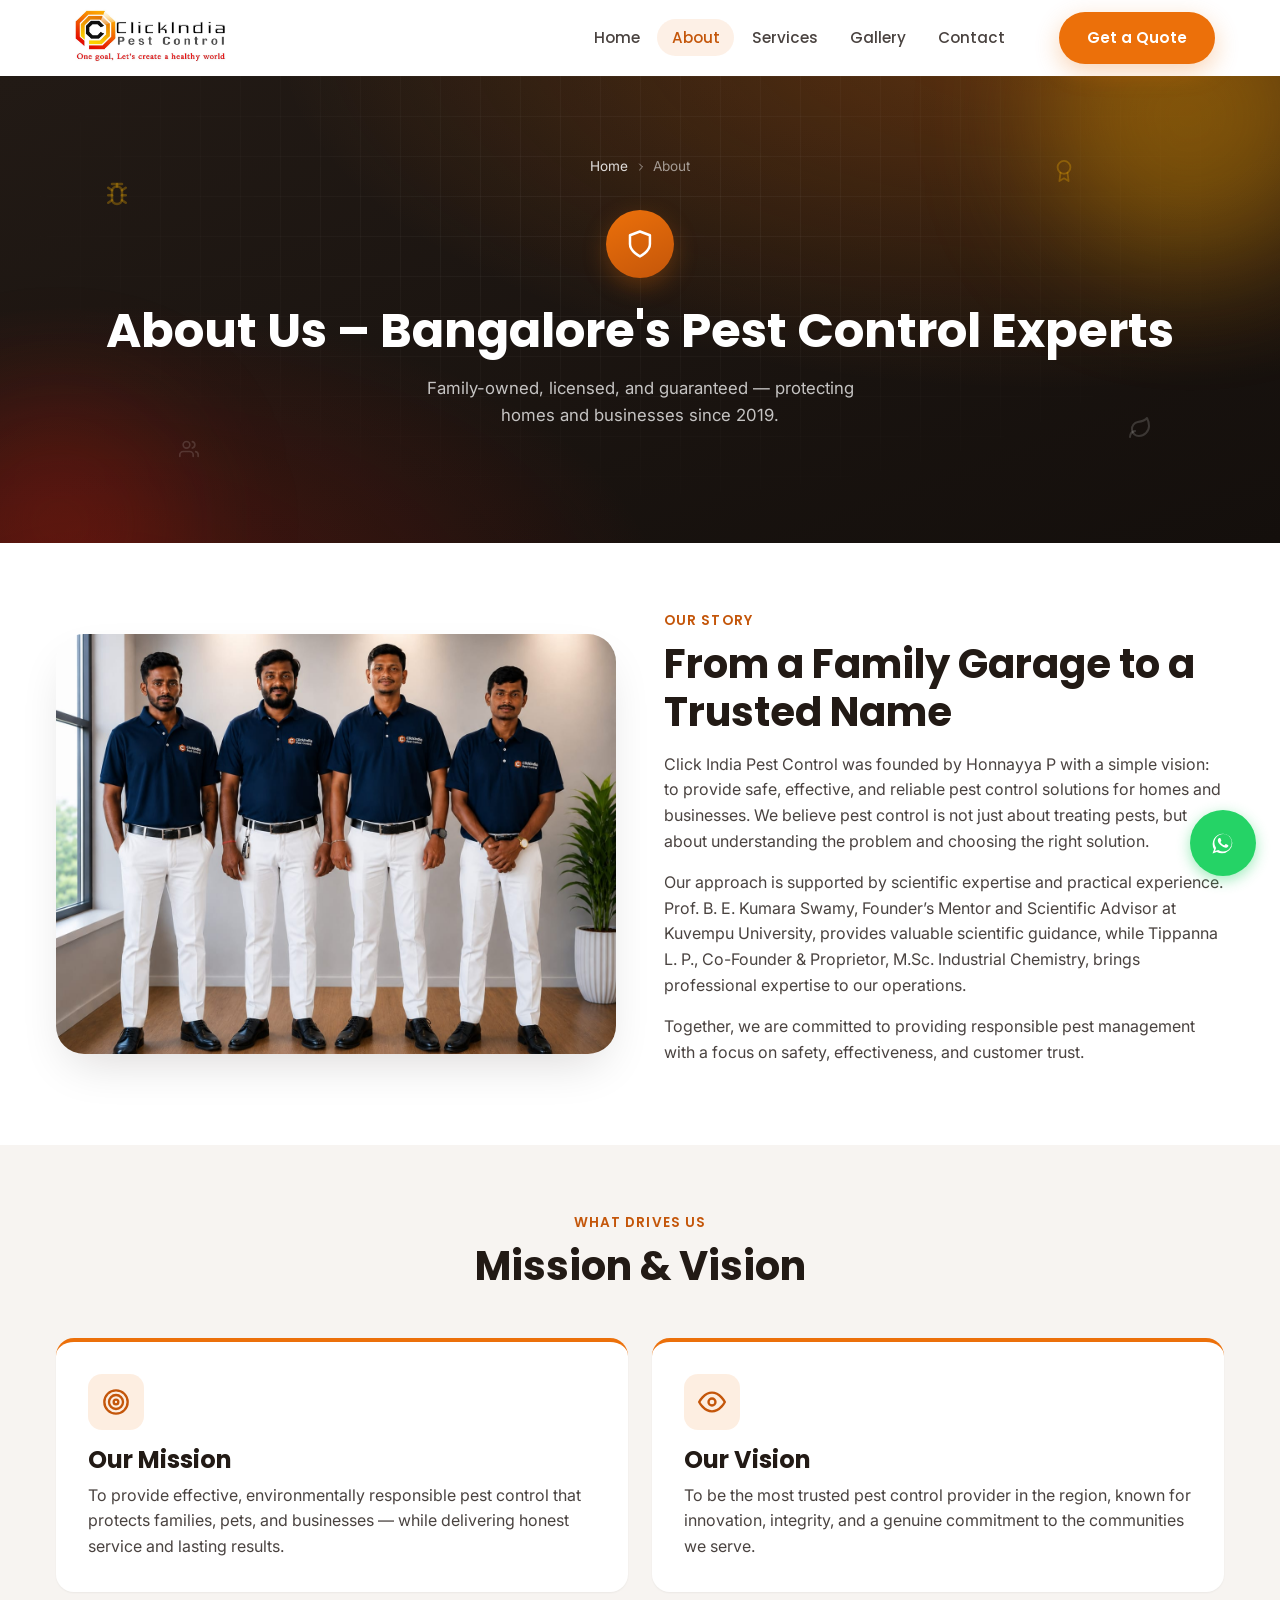
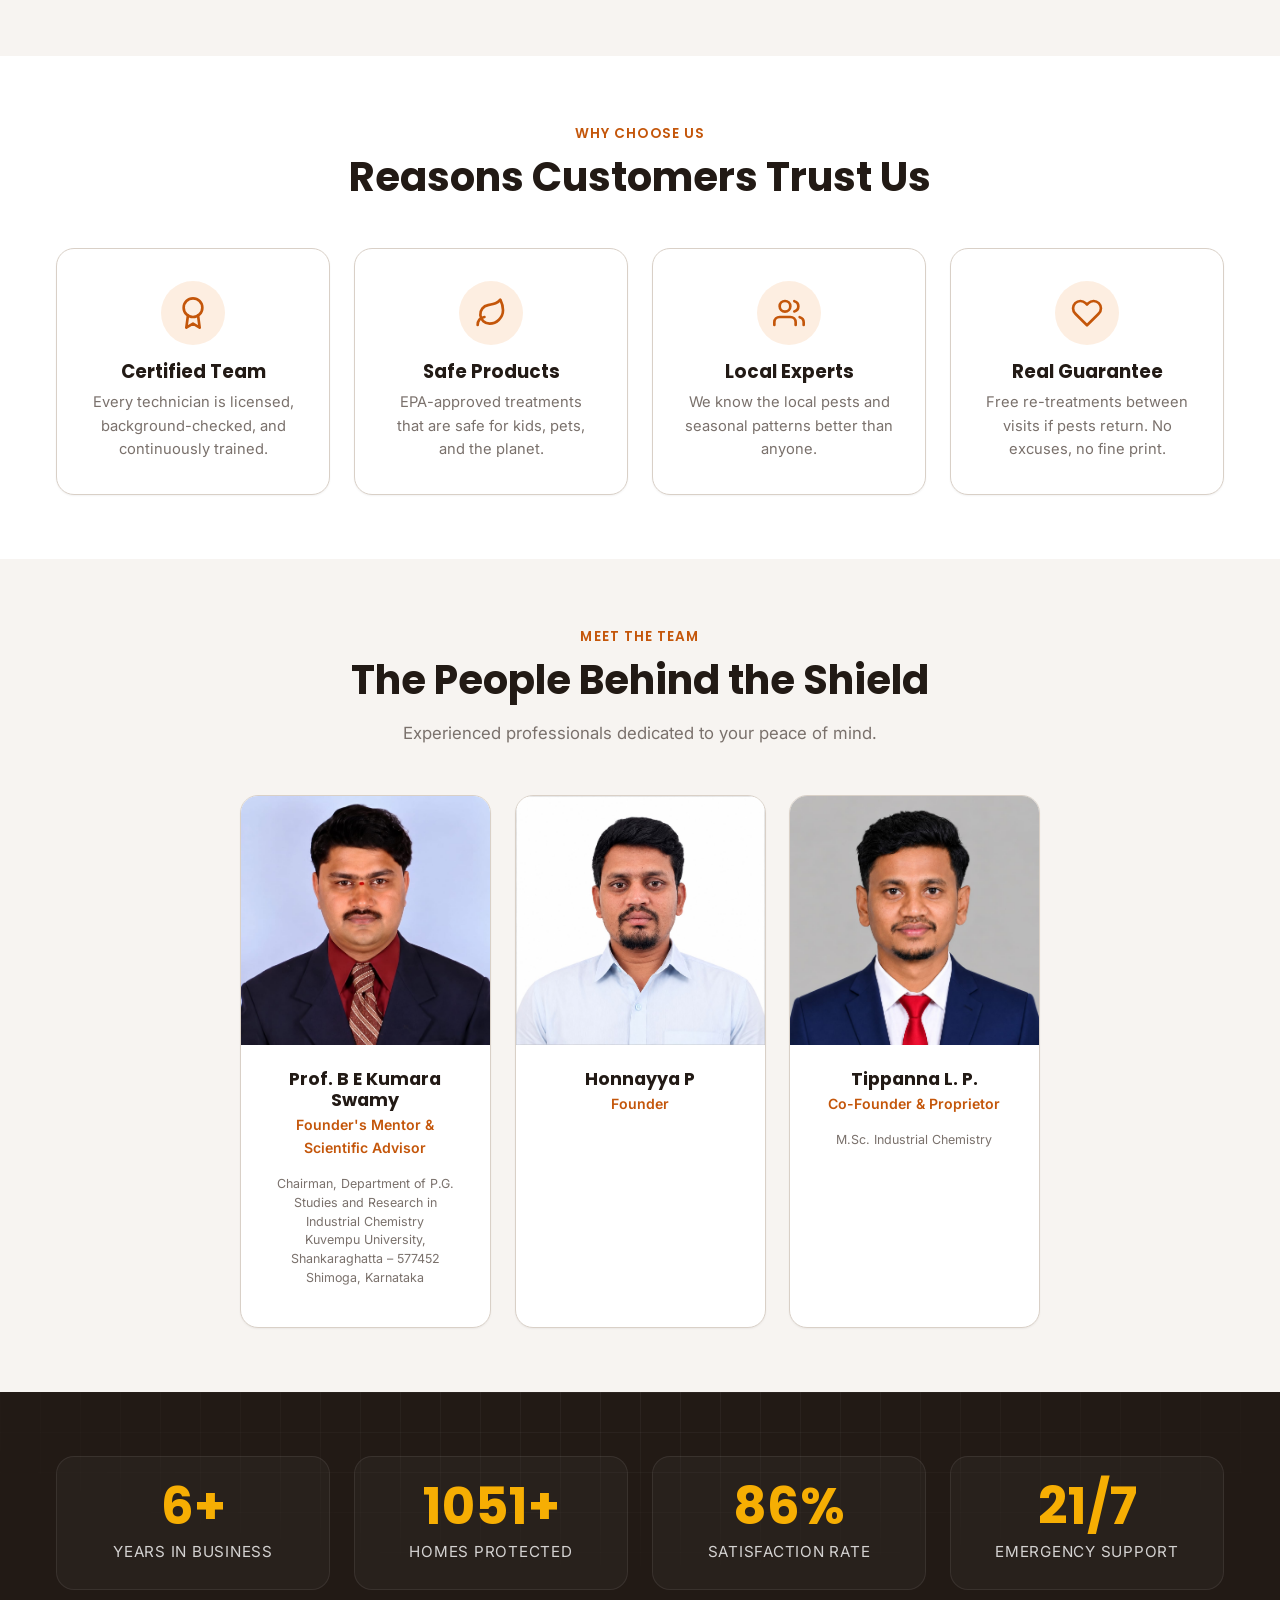
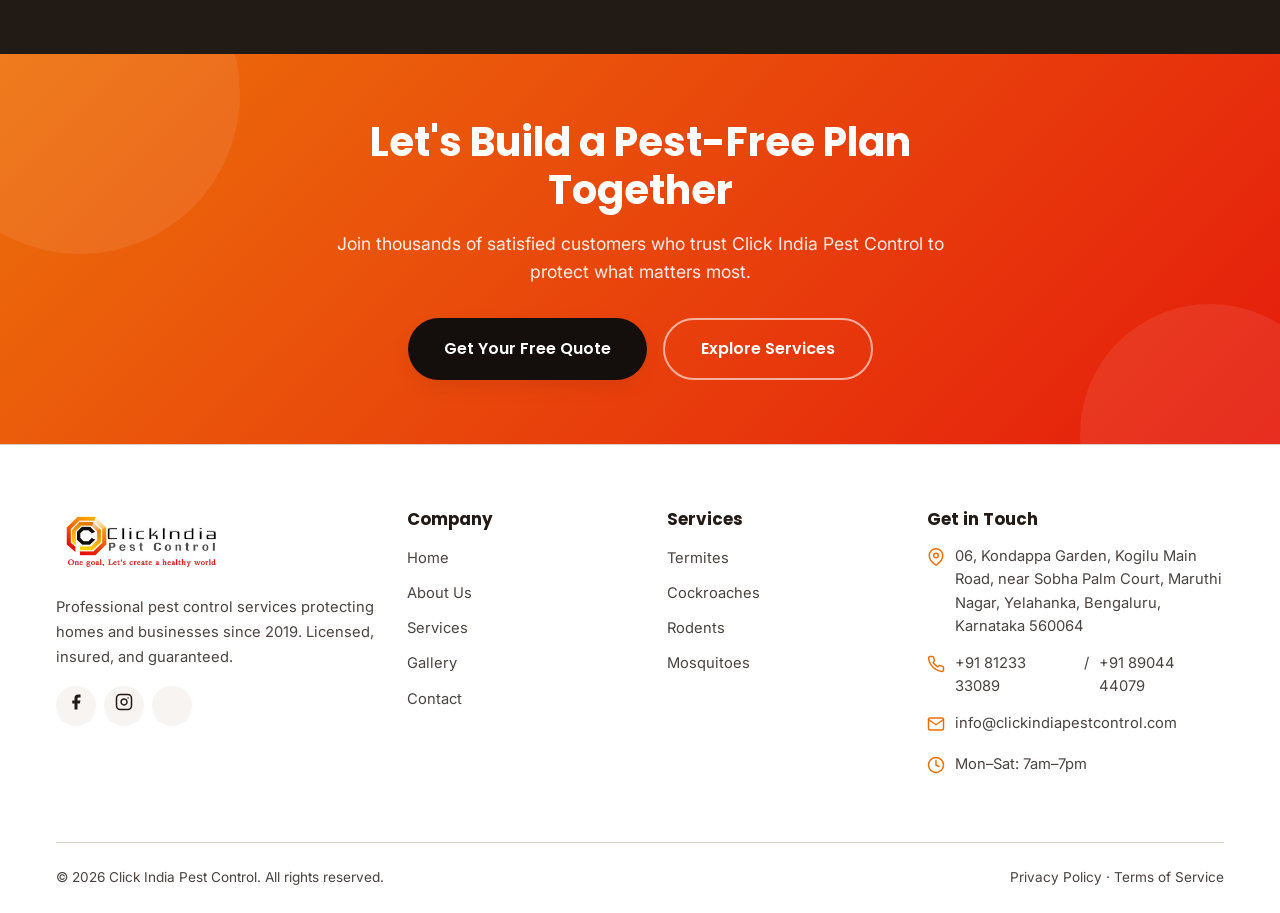
==== commit 52dee336: "commited all files" ====
--- a/about.html
+++ b/about.html
@@ -625,7 +625,7 @@
           </div>
         </div>
         <div class="footer__bottom">
-          <p>&copy; 2026 ClickIndia Pest Control. All rights reserved.</p>
+          <p>&copy; 2026 Click India Pest Control. All rights reserved.</p>
           <p>
             <a href="#">Privacy Policy</a> &middot;
             <a href="#">Terms of Service</a>
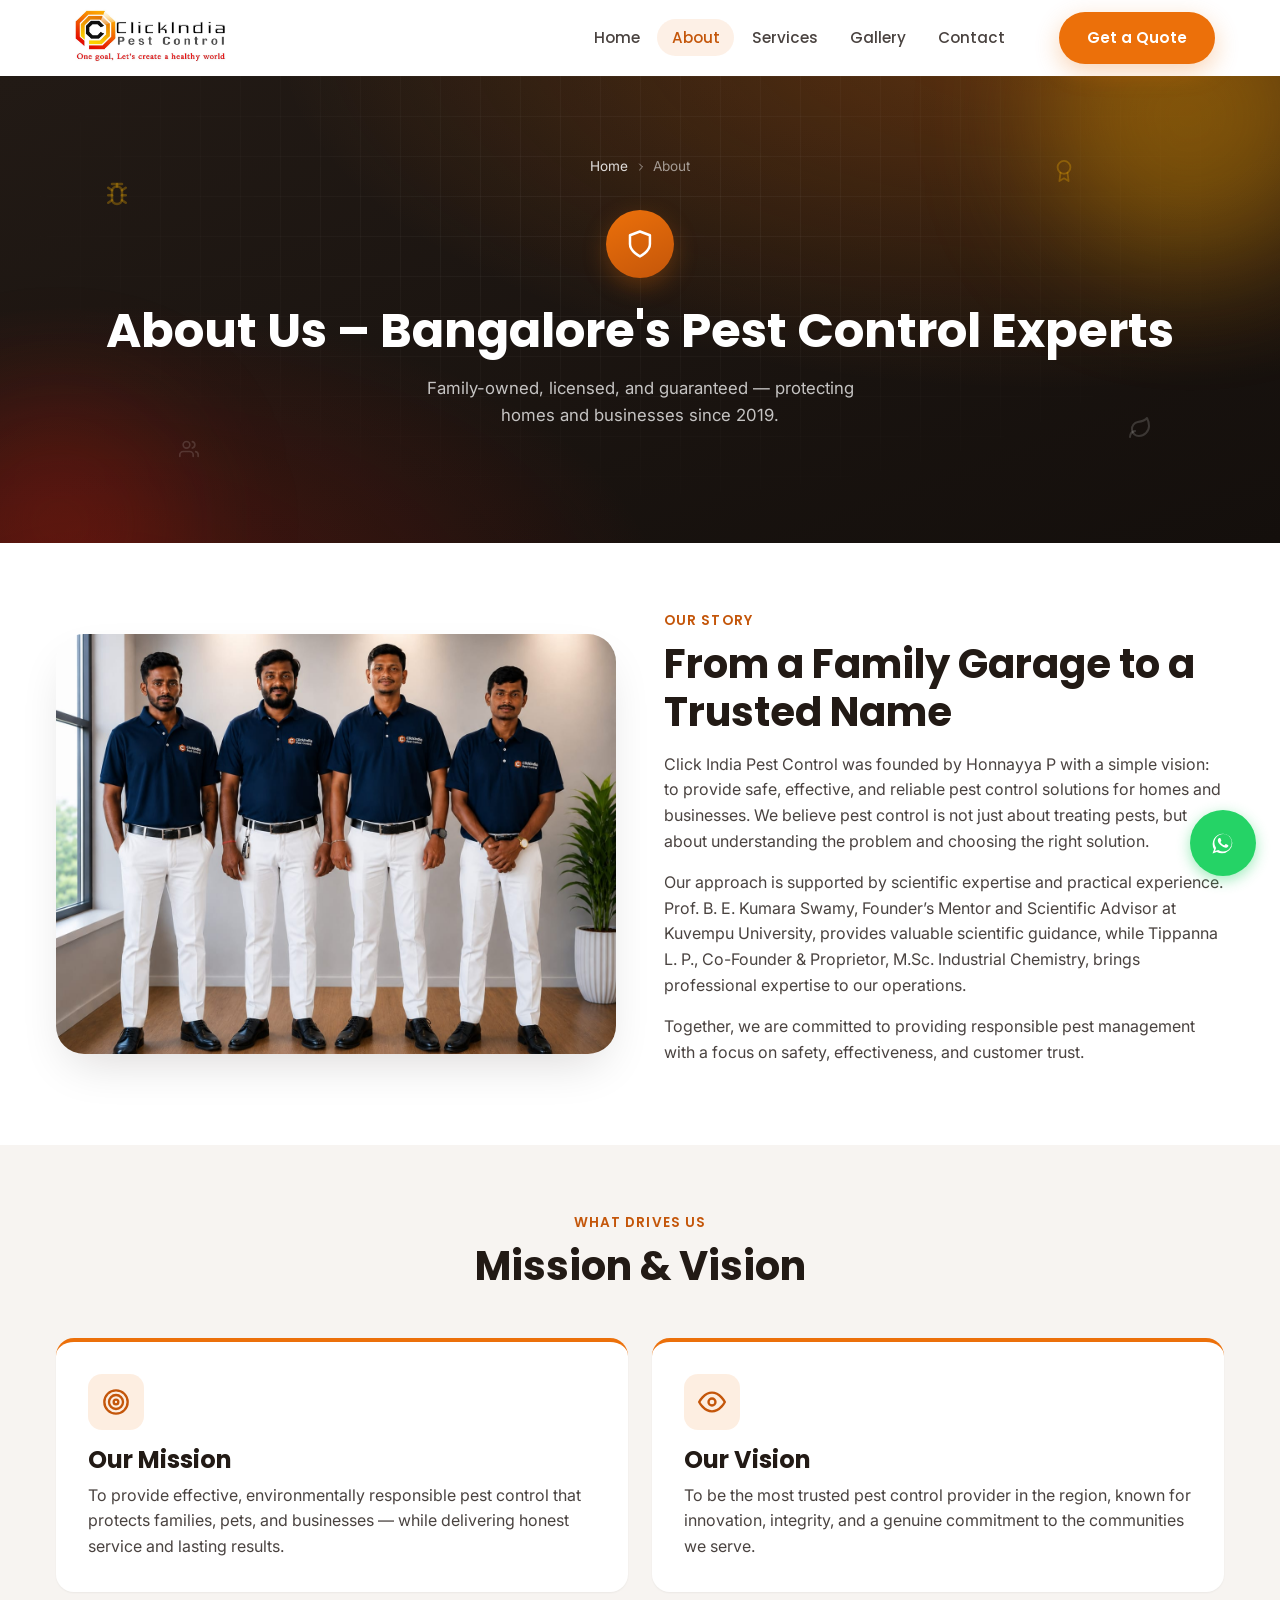
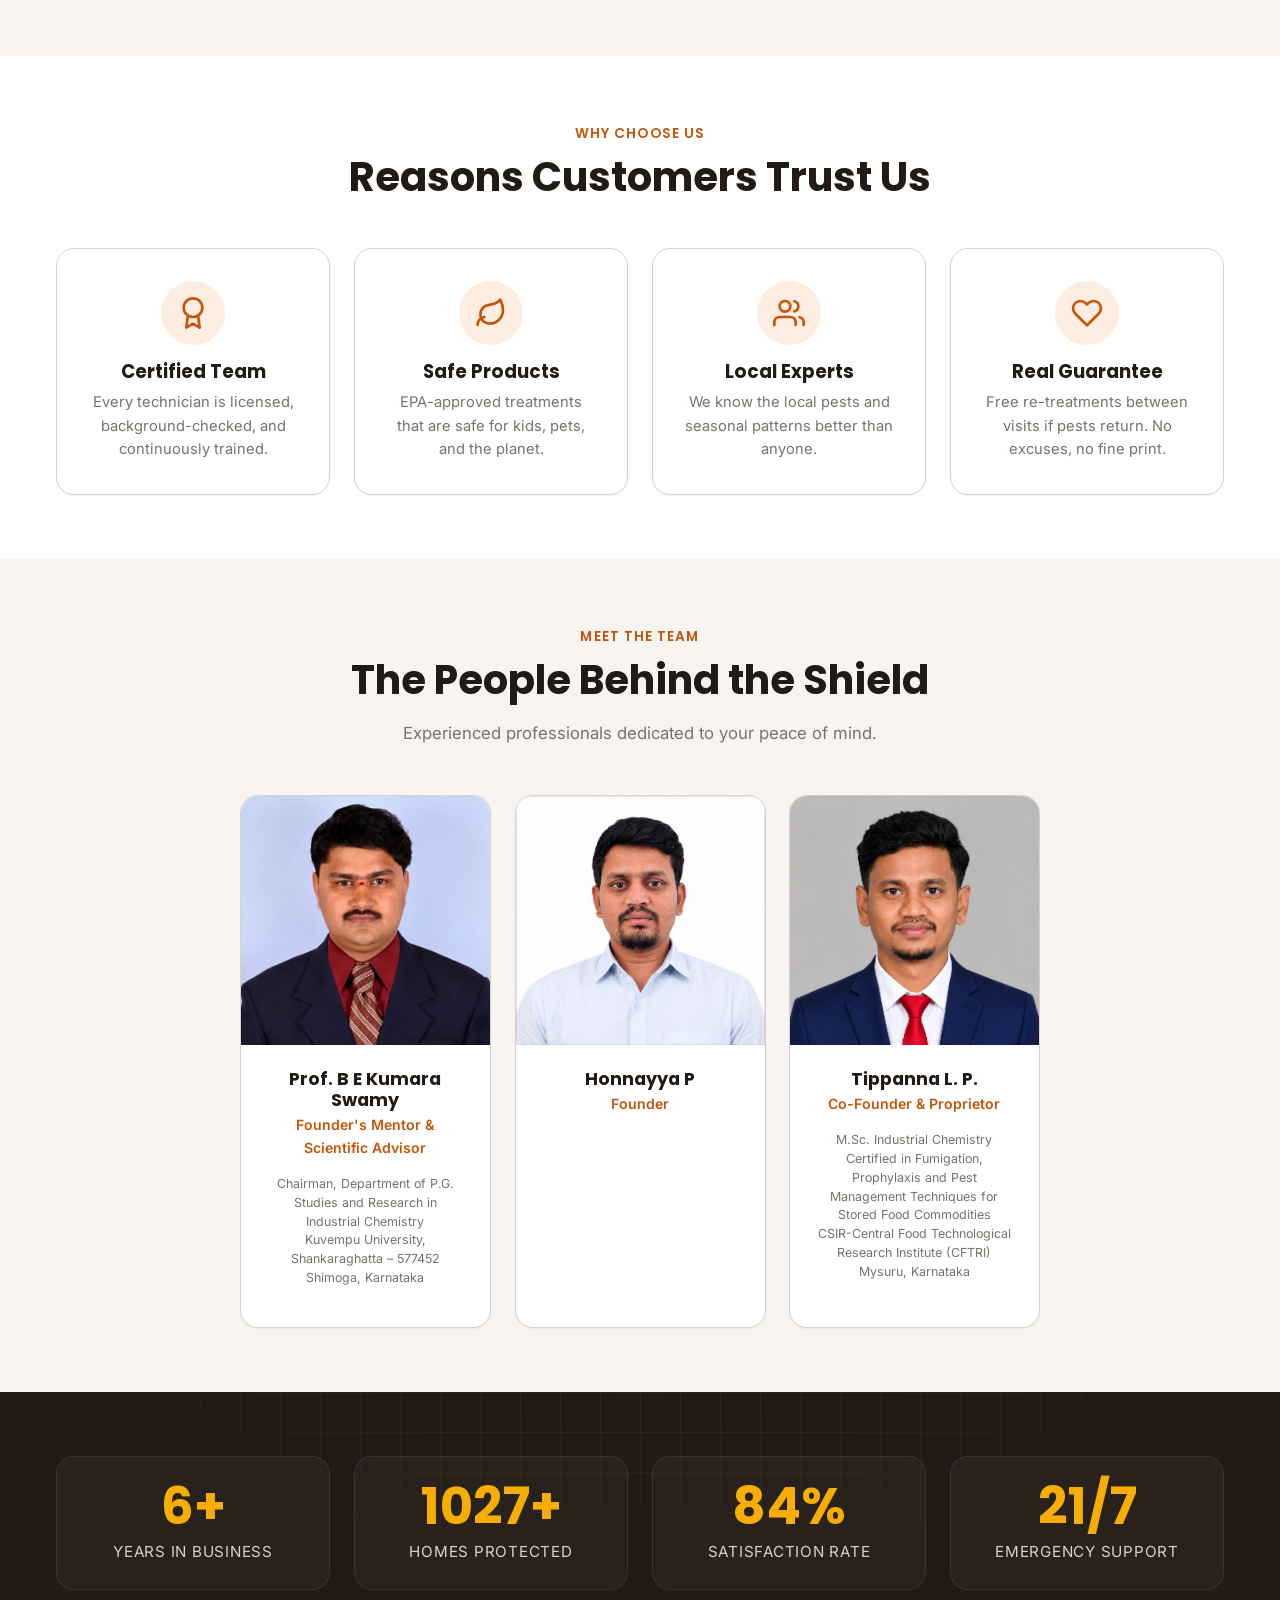
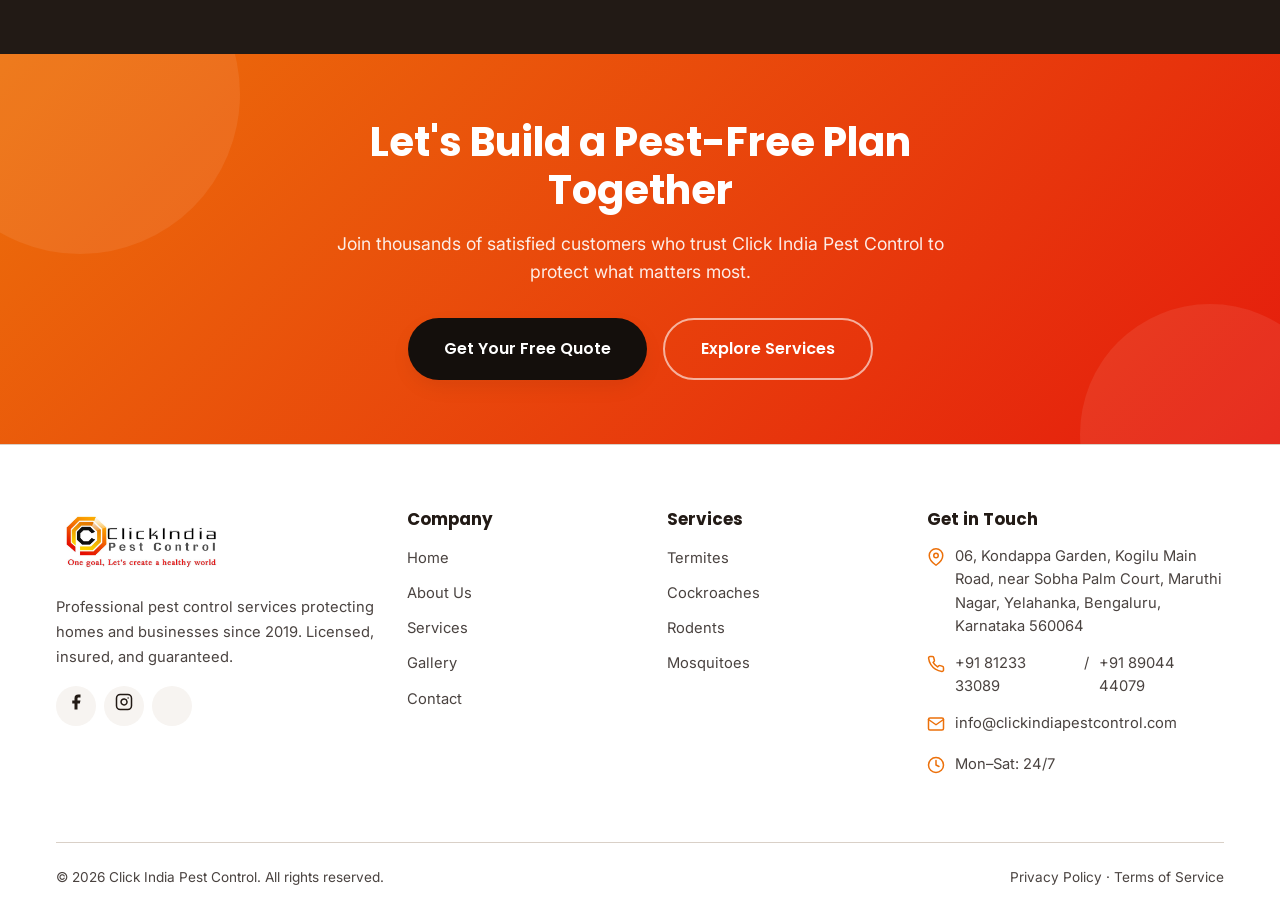
==== commit eab4119a: "commited all files" ====
--- a/about.html
+++ b/about.html
@@ -467,6 +467,10 @@
                 <div class="team-card__role">Co-Founder &amp; Proprietor</div>
                 <div class="team-card__meta">
                   M.Sc. Industrial Chemistry<br />
+                  Certified in Fumigation,<br />
+                  Prophylaxis and Pest Management Techniques for Stored Food
+                  Commodities <br />CSIR-Central Food Technological Research
+                  Institute (CFTRI) Mysuru, Karnataka
                 </div>
               </div>
             </div>
@@ -620,7 +624,7 @@
                   >info@clickindiapestcontrol.com</a
                 >
               </li>
-              <li><span data-icon="clock"></span> Mon–Sat: 7am–7pm</li>
+              <li><span data-icon="clock"></span> Mon–Sat: 24/7</li>
             </ul>
           </div>
         </div>
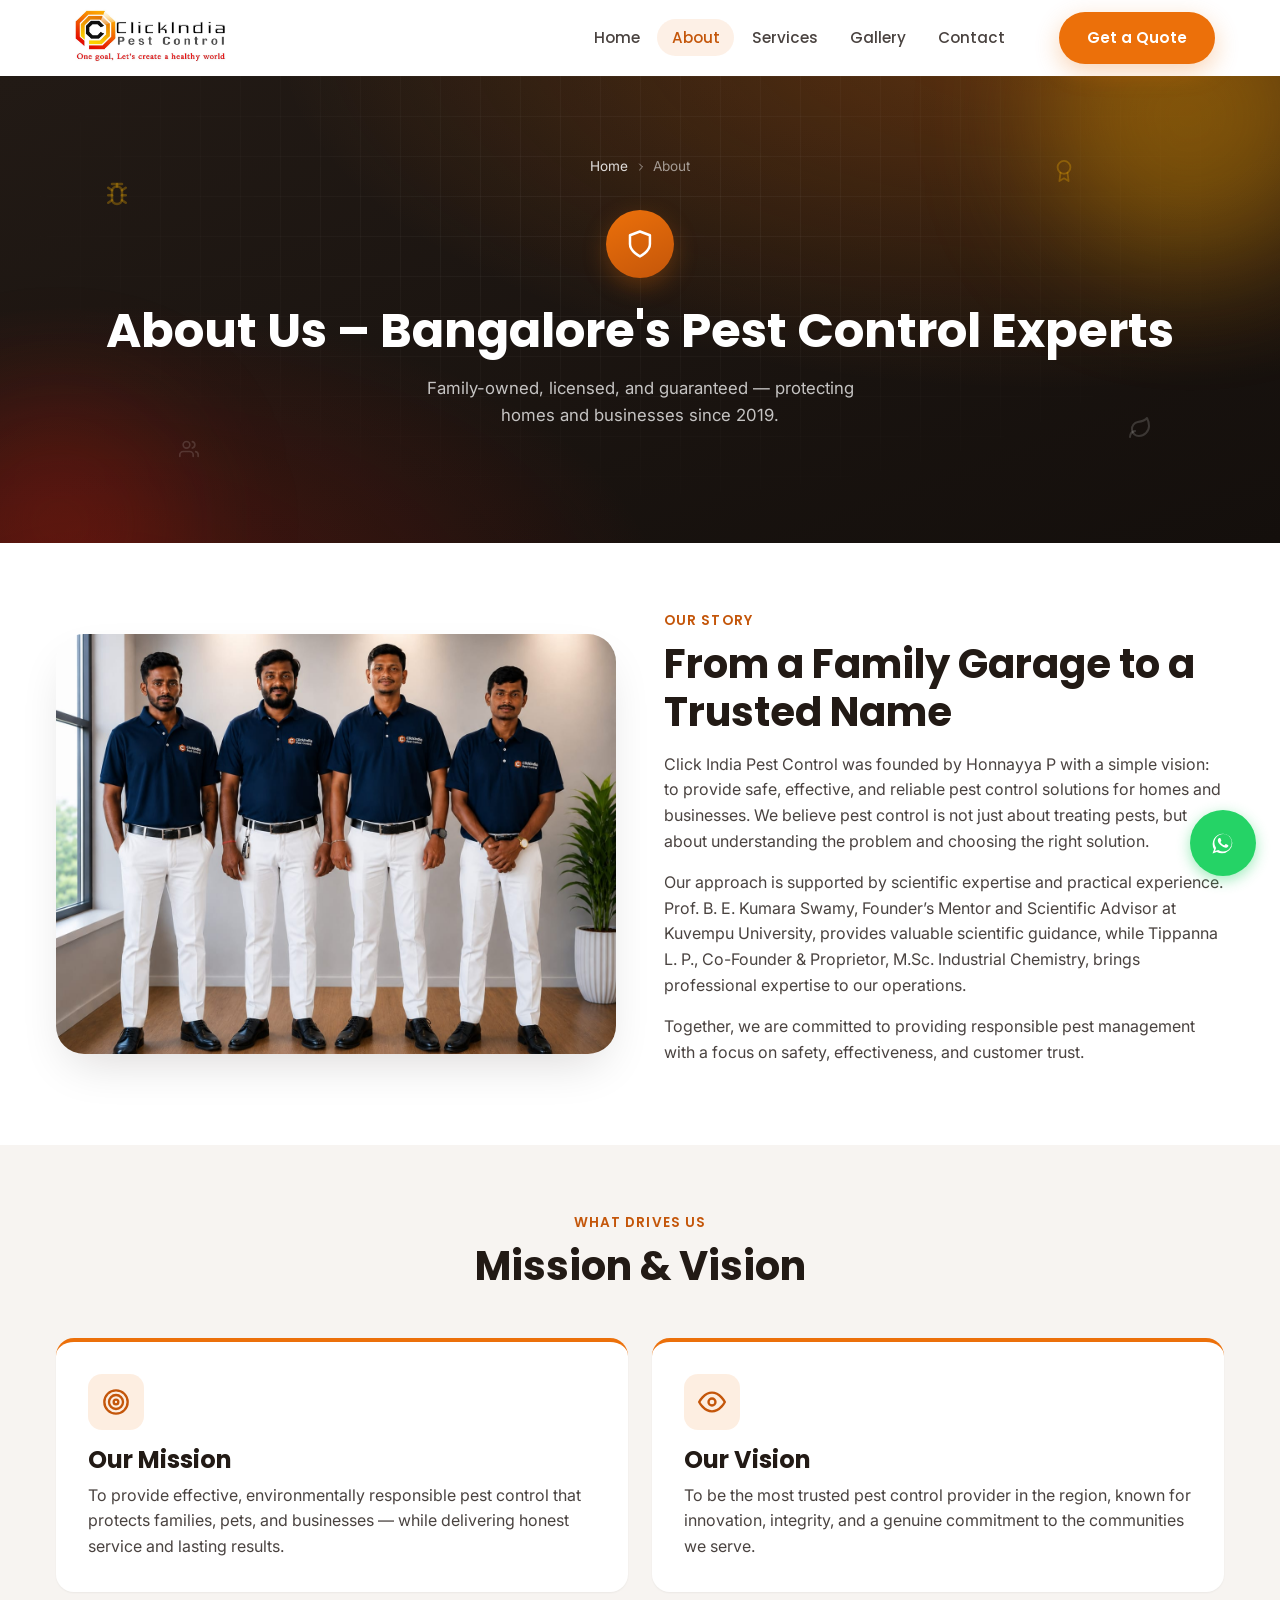
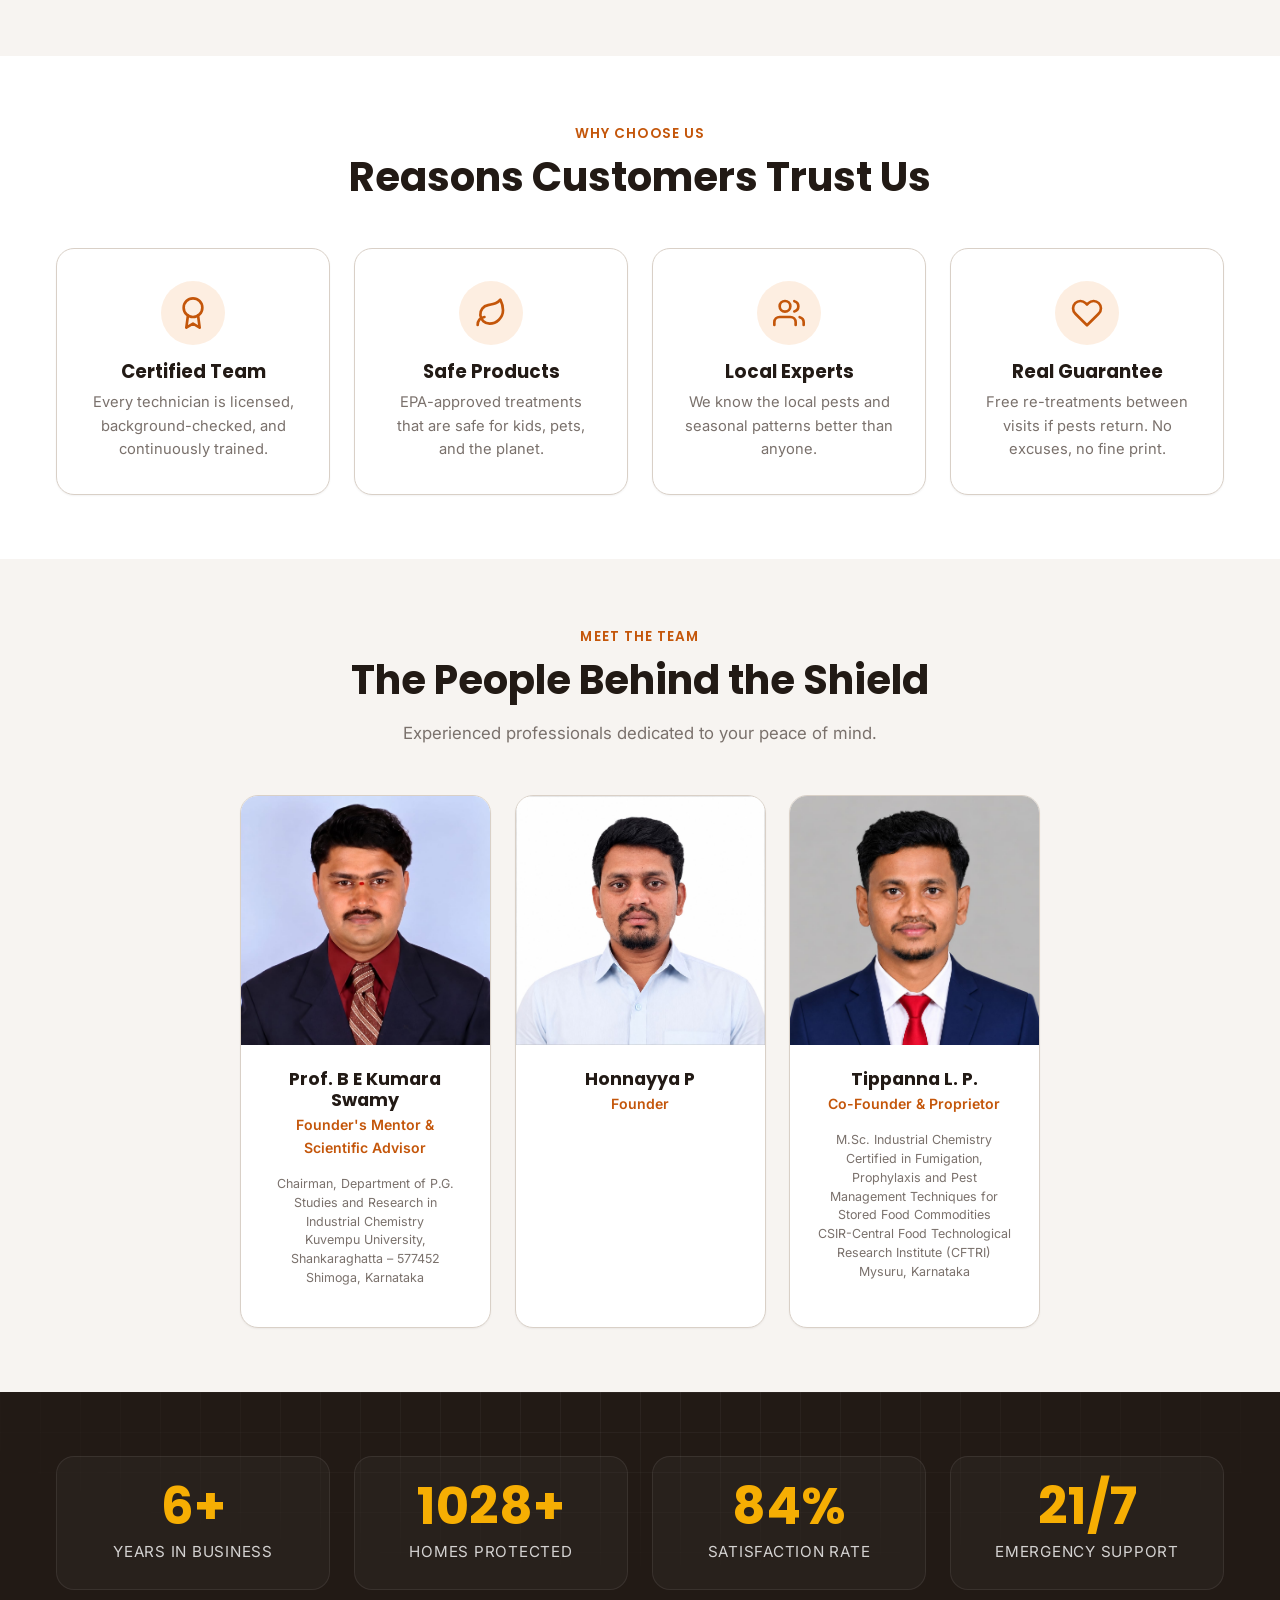
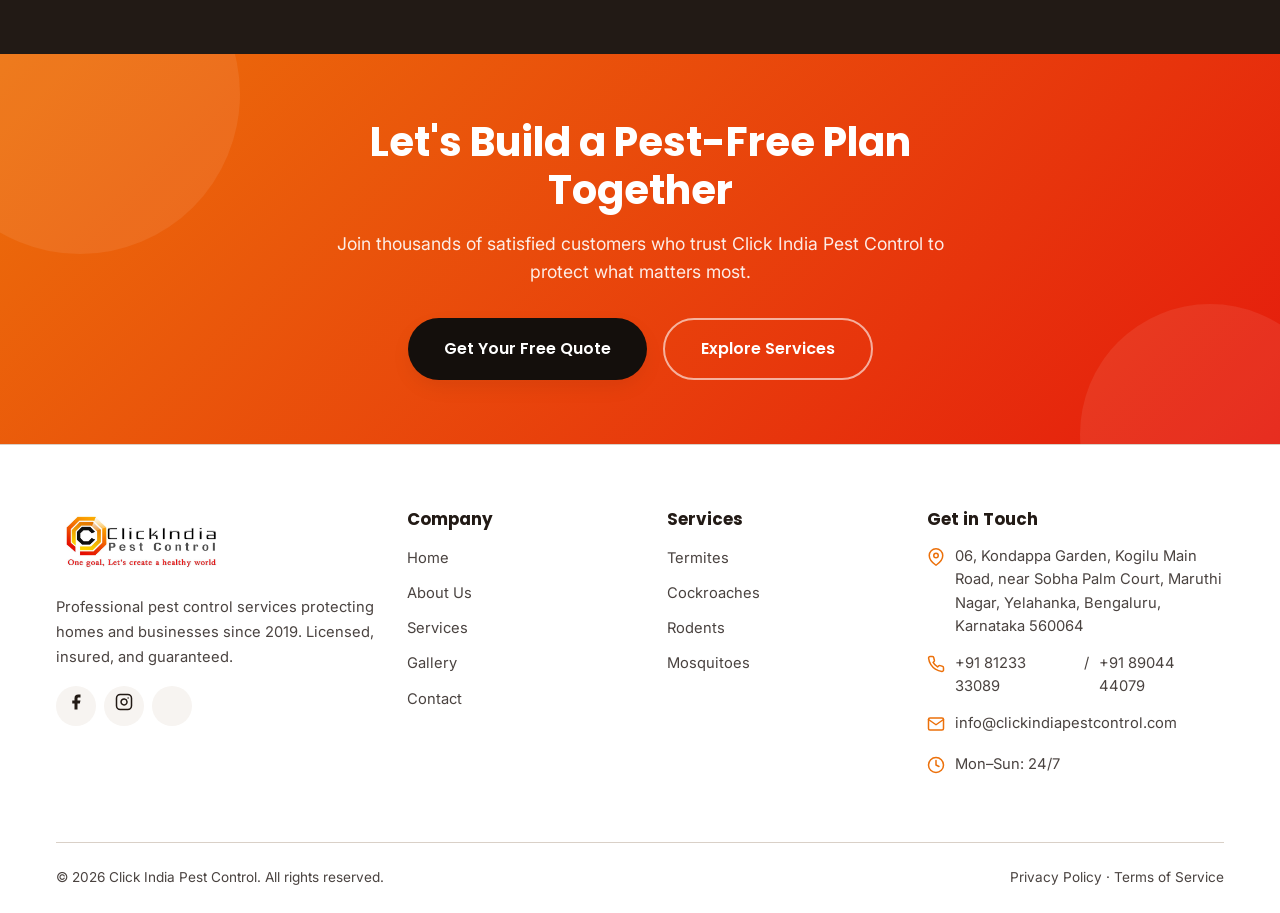
==== commit b70d5802: "commited all files" ====
--- a/about.html
+++ b/about.html
@@ -624,7 +624,7 @@
                   >info@clickindiapestcontrol.com</a
                 >
               </li>
-              <li><span data-icon="clock"></span> Mon–Sat: 24/7</li>
+              <li><span data-icon="clock"></span> Mon–Sun: 24/7</li>
             </ul>
           </div>
         </div>
